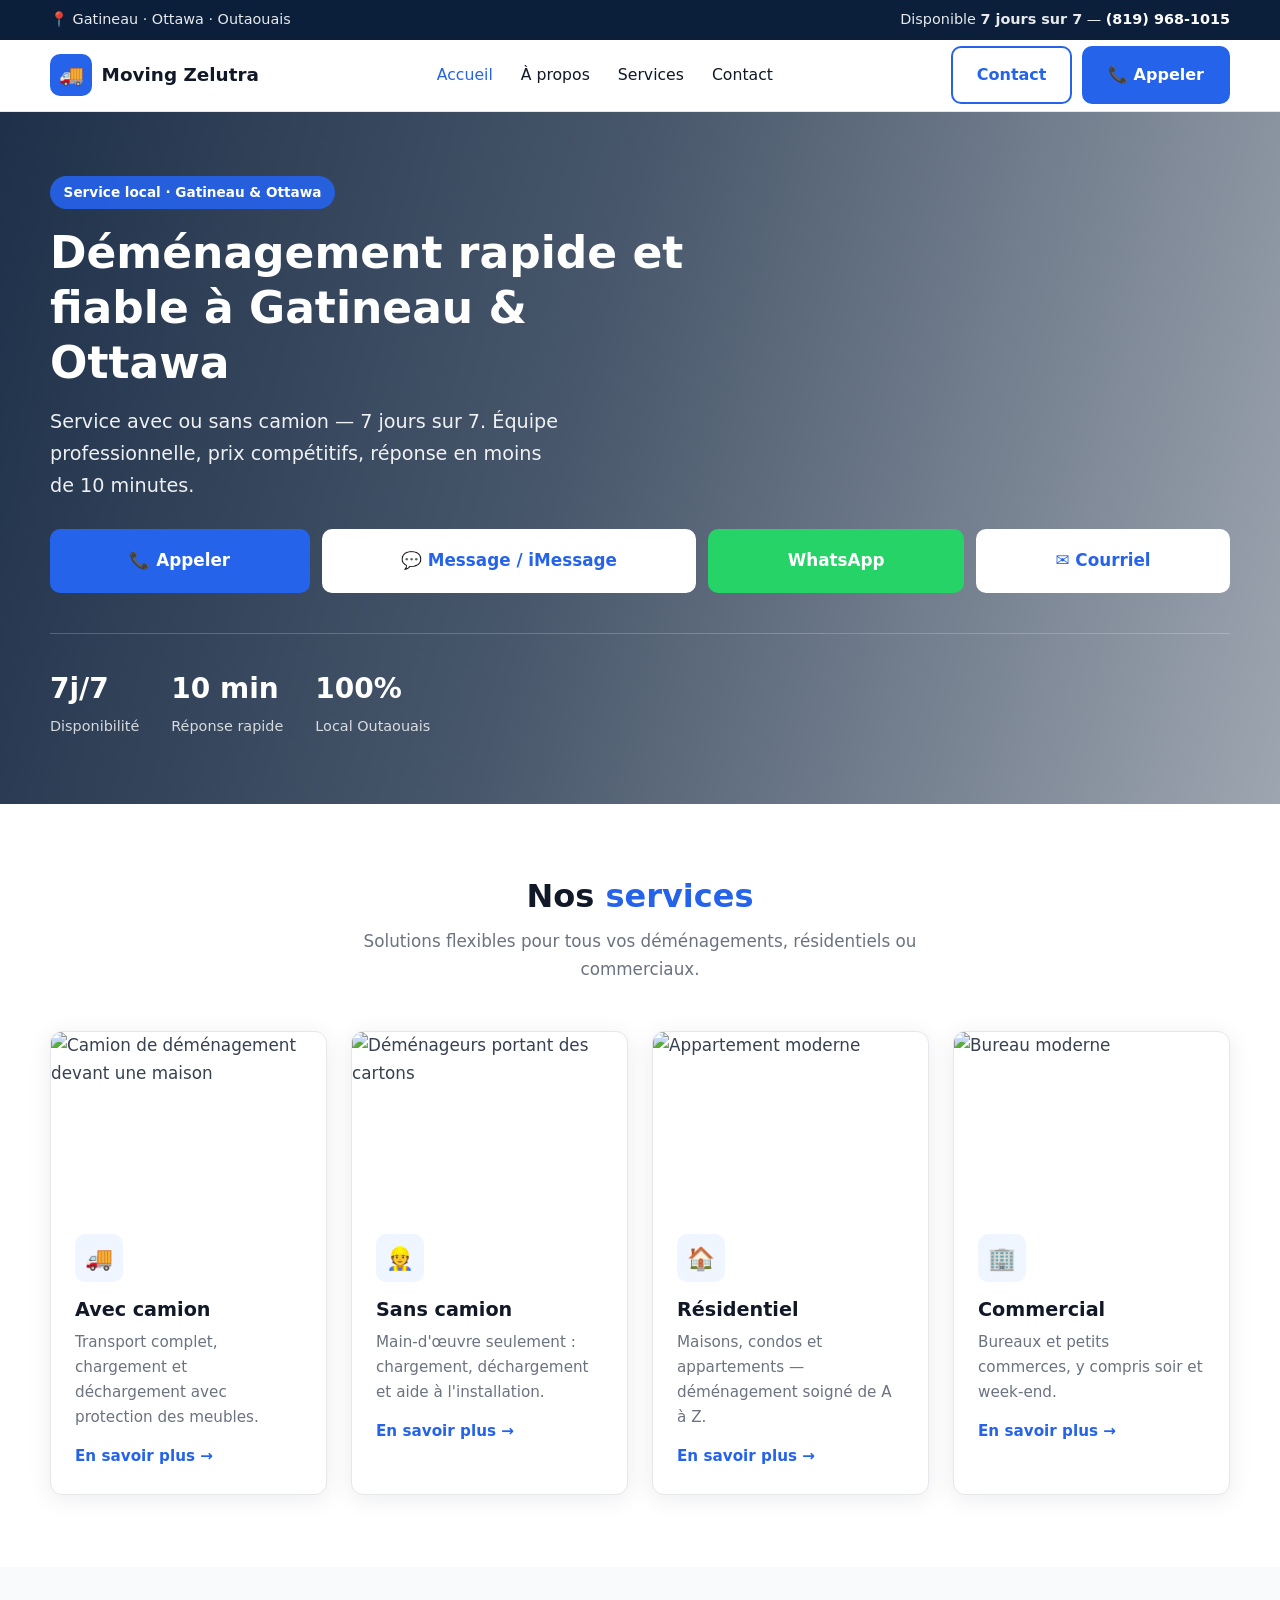
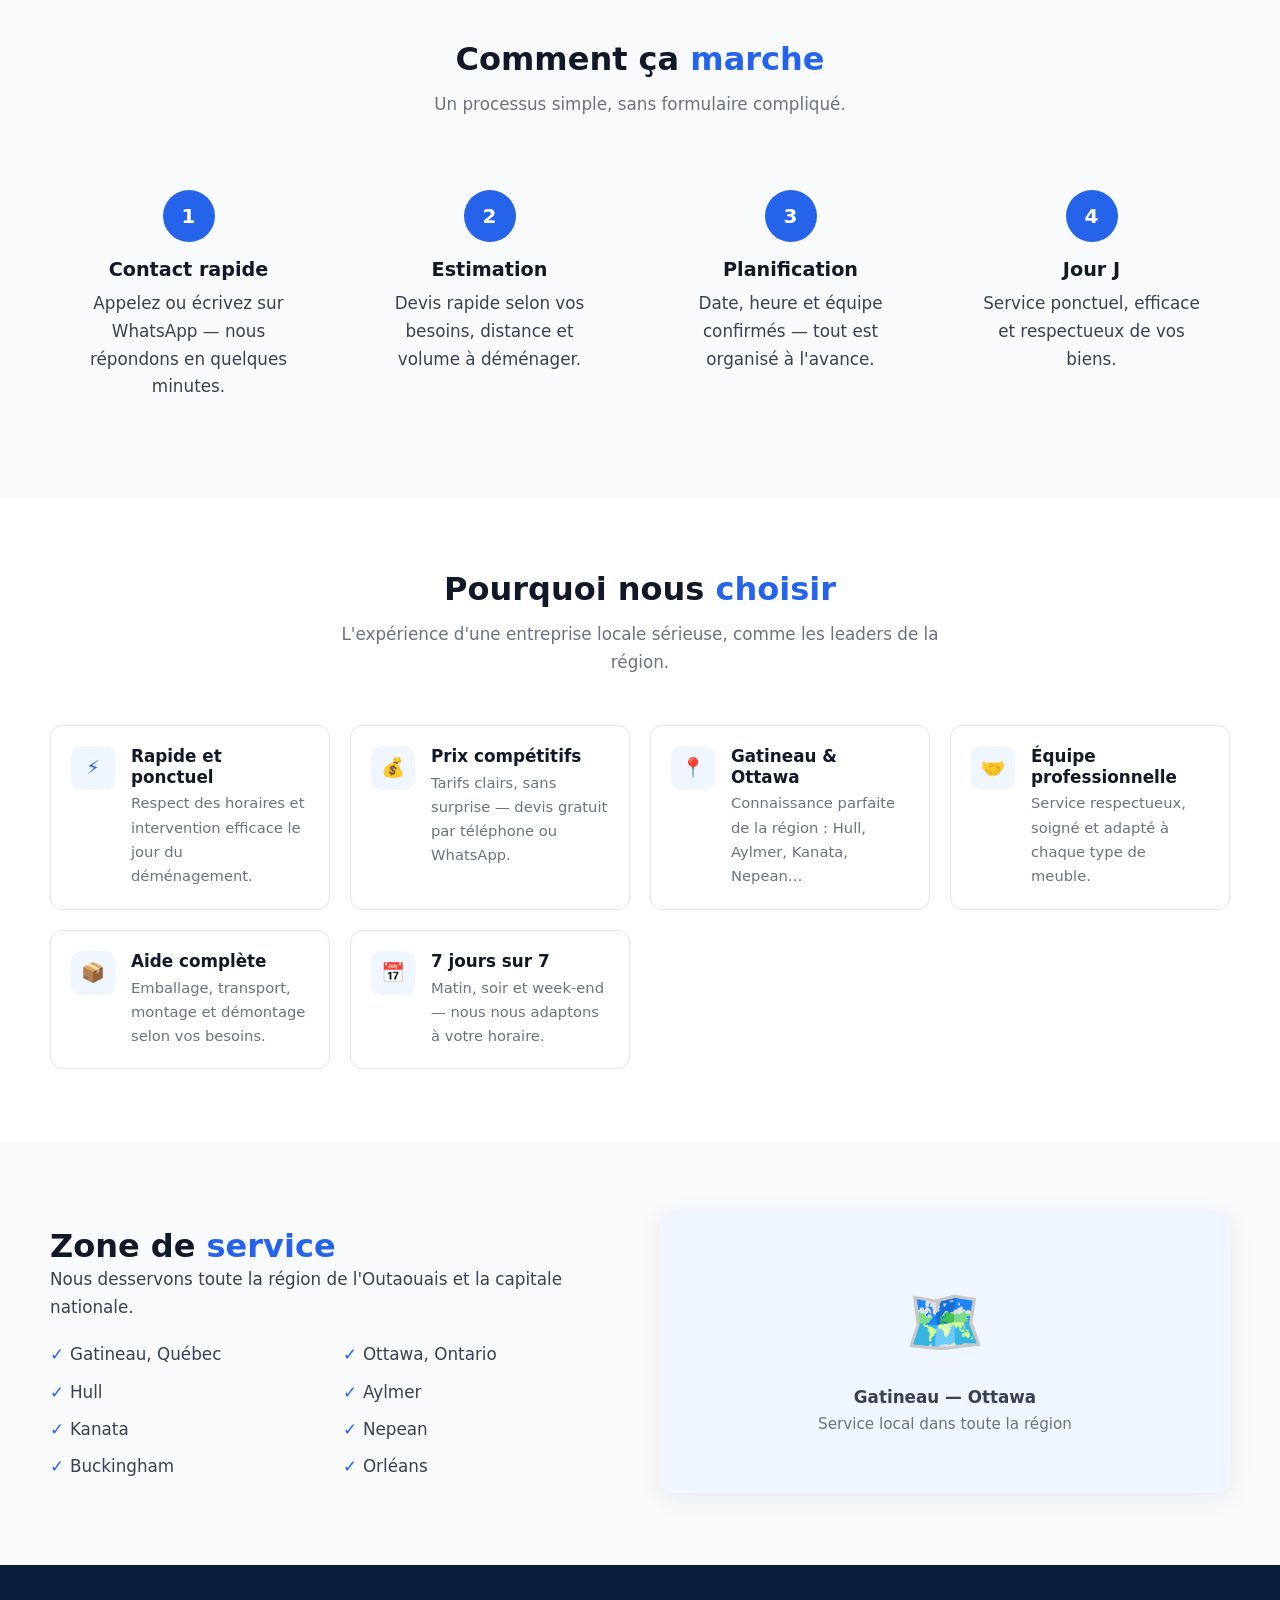
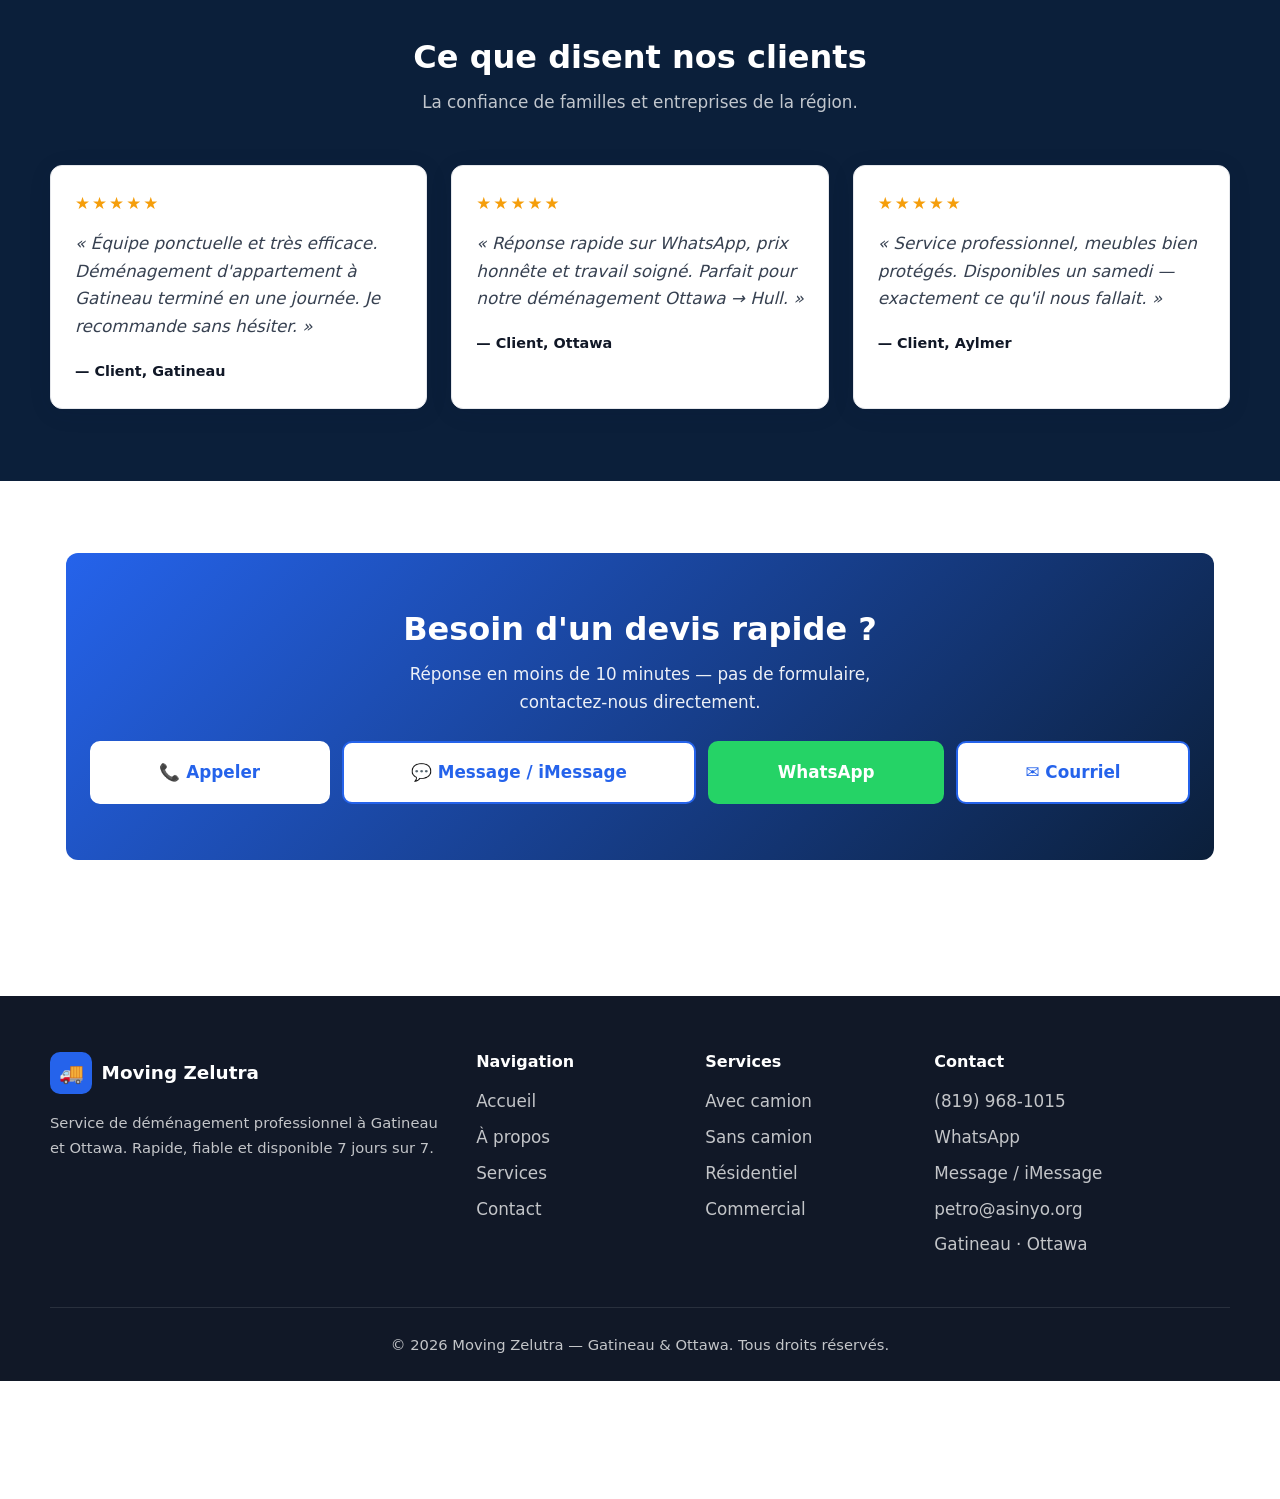
==== index.html @ 8a9fe86c "Add files via upload" ====
<!DOCTYPE html>
<html lang="fr">
<head>
  <meta charset="UTF-8">
  <meta name="viewport" content="width=device-width, initial-scale=1.0">
  <meta name="description" content="Déménagement rapide et fiable à Gatineau et Ottawa. Avec ou sans camion, 7 jours sur 7. Devis rapide par téléphone ou WhatsApp.">
  <title>Moving Zelutra | Déménagement Gatineau & Ottawa</title>
  <link rel="stylesheet" href="css/style.css">
</head>
<body>
  <div class="top-bar">
    <div class="container">
      <span>📍 Gatineau · Ottawa · Outaouais</span>
      <span>Disponible <strong>7 jours sur 7</strong> — <a data-phone href="tel:+18199681015">(819) 968-1015</a></span>
    </div>
  </div>

  <header class="header">
    <div class="container">
      <a href="index.html" class="logo">
        <span class="logo-icon">🚚</span>
        Moving Zelutra
      </a>
      <nav class="nav" aria-label="Navigation principale">
        <a href="index.html" class="active">Accueil</a>
        <a href="a-propos.html">À propos</a>
        <a href="services.html">Services</a>
        <a href="contact.html">Contact</a>
      </nav>
      <div class="header-cta">
        <a href="contact.html" class="btn btn-outline">Contact</a>
        <a data-phone class="btn btn-primary" href="tel:+18199681015">📞 Appeler</a>
      </div>
      <button class="nav-toggle" type="button" aria-label="Menu" aria-expanded="false">
        <span></span><span></span><span></span>
      </button>
    </div>
  </header>

  <section class="hero">
    <div class="hero-bg" style="background-image: url('https://images.unsplash.com/photo-1600518464441-9154a4dea21b?w=1600&q=80');"></div>
    <div class="container">
      <span class="hero-badge">Service local · Gatineau & Ottawa</span>
      <h1>Déménagement rapide et fiable à Gatineau & Ottawa</h1>
      <p class="hero-lead">Service avec ou sans camion — 7 jours sur 7. Équipe professionnelle, prix compétitifs, réponse en moins de 10 minutes.</p>
      <div class="contact-actions hero-actions">
        <a data-phone class="btn btn-primary btn-lg" href="tel:+18199681015">📞 Appeler</a>
        <a data-sms class="btn btn-white btn-lg" href="sms:+18199681015">💬 Message / iMessage</a>
        <a data-whatsapp class="btn btn-wa btn-lg" href="https://wa.me/18199681015">WhatsApp</a>
        <a data-mail class="btn btn-white btn-lg" href="mailto:petro@asinyo.org">✉️ Courriel</a>
      </div>
      <div class="hero-stats">
        <div class="hero-stat">
          <strong>7j/7</strong>
          <span>Disponibilité</span>
        </div>
        <div class="hero-stat">
          <strong>10 min</strong>
          <span>Réponse rapide</span>
        </div>
        <div class="hero-stat">
          <strong>100%</strong>
          <span>Local Outaouais</span>
        </div>
      </div>
    </div>
  </section>

  <section class="section" id="services">
    <div class="container">
      <div class="section-header">
        <h2>Nos <span>services</span></h2>
        <p>Solutions flexibles pour tous vos déménagements, résidentiels ou commerciaux.</p>
      </div>
      <div class="cards-grid">
        <article class="card">
          <img class="card-img" src="https://images.unsplash.com/photo-1600585154340-be6161a56a0c?w=600&q=80" alt="Camion de déménagement devant une maison" width="600" height="400" loading="lazy">
          <div class="card-body">
            <div class="card-icon">🚚</div>
            <h3>Avec camion</h3>
            <p>Transport complet, chargement et déchargement avec protection des meubles.</p>
            <a href="services.html#camion" class="card-link">En savoir plus →</a>
          </div>
        </article>
        <article class="card">
          <img class="card-img" src="https://images.unsplash.com/photo-1600861194942-f883de0dfe01?w=600&q=80" alt="Déménageurs portant des cartons" width="600" height="400" loading="lazy">
          <div class="card-body">
            <div class="card-icon">👷</div>
            <h3>Sans camion</h3>
            <p>Main-d'œuvre seulement : chargement, déchargement et aide à l'installation.</p>
            <a href="services.html#main-oeuvre" class="card-link">En savoir plus →</a>
          </div>
        </article>
        <article class="card">
          <img class="card-img" src="https://images.unsplash.com/photo-1560448204-e02f11c3d0e2?w=600&q=80" alt="Appartement moderne" width="600" height="400" loading="lazy">
          <div class="card-body">
            <div class="card-icon">🏠</div>
            <h3>Résidentiel</h3>
            <p>Maisons, condos et appartements — déménagement soigné de A à Z.</p>
            <a href="services.html#residentiel" class="card-link">En savoir plus →</a>
          </div>
        </article>
        <article class="card">
          <img class="card-img" src="https://images.unsplash.com/photo-1497366216548-37526070297c?w=600&q=80" alt="Bureau moderne" width="600" height="400" loading="lazy">
          <div class="card-body">
            <div class="card-icon">🏢</div>
            <h3>Commercial</h3>
            <p>Bureaux et petits commerces, y compris soir et week-end.</p>
            <a href="services.html#commercial" class="card-link">En savoir plus →</a>
          </div>
        </article>
      </div>
    </div>
  </section>

  <section class="section section-alt">
    <div class="container">
      <div class="section-header">
        <h2>Comment ça <span>marche</span></h2>
        <p>Un processus simple, sans formulaire compliqué.</p>
      </div>
      <div class="steps">
        <div class="step">
          <div class="step-num">1</div>
          <h3>Contact rapide</h3>
          <p>Appelez ou écrivez sur WhatsApp — nous répondons en quelques minutes.</p>
        </div>
        <div class="step">
          <div class="step-num">2</div>
          <h3>Estimation</h3>
          <p>Devis rapide selon vos besoins, distance et volume à déménager.</p>
        </div>
        <div class="step">
          <div class="step-num">3</div>
          <h3>Planification</h3>
          <p>Date, heure et équipe confirmés — tout est organisé à l'avance.</p>
        </div>
        <div class="step">
          <div class="step-num">4</div>
          <h3>Jour J</h3>
          <p>Service ponctuel, efficace et respectueux de vos biens.</p>
        </div>
      </div>
    </div>
  </section>

  <section class="section">
    <div class="container">
      <div class="section-header">
        <h2>Pourquoi nous <span>choisir</span></h2>
        <p>L'expérience d'une entreprise locale sérieuse, comme les leaders de la région.</p>
      </div>
      <div class="features-grid">
        <div class="feature">
          <span class="feature-icon">⚡</span>
          <div>
            <h3>Rapide et ponctuel</h3>
            <p>Respect des horaires et intervention efficace le jour du déménagement.</p>
          </div>
        </div>
        <div class="feature">
          <span class="feature-icon">💰</span>
          <div>
            <h3>Prix compétitifs</h3>
            <p>Tarifs clairs, sans surprise — devis gratuit par téléphone ou WhatsApp.</p>
          </div>
        </div>
        <div class="feature">
          <span class="feature-icon">📍</span>
          <div>
            <h3>Gatineau & Ottawa</h3>
            <p>Connaissance parfaite de la région : Hull, Aylmer, Kanata, Nepean…</p>
          </div>
        </div>
        <div class="feature">
          <span class="feature-icon">🤝</span>
          <div>
            <h3>Équipe professionnelle</h3>
            <p>Service respectueux, soigné et adapté à chaque type de meuble.</p>
          </div>
        </div>
        <div class="feature">
          <span class="feature-icon">📦</span>
          <div>
            <h3>Aide complète</h3>
            <p>Emballage, transport, montage et démontage selon vos besoins.</p>
          </div>
        </div>
        <div class="feature">
          <span class="feature-icon">📅</span>
          <div>
            <h3>7 jours sur 7</h3>
            <p>Matin, soir et week-end — nous nous adaptons à votre horaire.</p>
          </div>
        </div>
      </div>
    </div>
  </section>

  <section class="section section-alt">
    <div class="container zone-wrap">
      <div>
        <h2>Zone de <span style="color: var(--blue);">service</span></h2>
        <p>Nous desservons toute la région de l'Outaouais et la capitale nationale.</p>
        <ul class="zone-list">
          <li>Gatineau, Québec</li>
          <li>Ottawa, Ontario</li>
          <li>Hull</li>
          <li>Aylmer</li>
          <li>Kanata</li>
          <li>Nepean</li>
          <li>Buckingham</li>
          <li>Orléans</li>
        </ul>
      </div>
      <div class="zone-map">
        <div>
          <div class="zone-map-placeholder">🗺️</div>
          <p><strong>Gatineau — Ottawa</strong></p>
          <p style="color: var(--gray-light); font-size: 0.95rem;">Service local dans toute la région</p>
        </div>
      </div>
    </div>
  </section>

  <section class="section section-dark">
    <div class="container">
      <div class="section-header">
        <h2>Ce que disent nos clients</h2>
        <p>La confiance de familles et entreprises de la région.</p>
      </div>
      <div class="testimonials">
        <blockquote class="testimonial">
          <div class="testimonial-stars">★★★★★</div>
          <p>« Équipe ponctuelle et très efficace. Déménagement d'appartement à Gatineau terminé en une journée. Je recommande sans hésiter. »</p>
          <cite>— Client, Gatineau</cite>
        </blockquote>
        <blockquote class="testimonial">
          <div class="testimonial-stars">★★★★★</div>
          <p>« Réponse rapide sur WhatsApp, prix honnête et travail soigné. Parfait pour notre déménagement Ottawa → Hull. »</p>
          <cite>— Client, Ottawa</cite>
        </blockquote>
        <blockquote class="testimonial">
          <div class="testimonial-stars">★★★★★</div>
          <p>« Service professionnel, meubles bien protégés. Disponibles un samedi — exactement ce qu'il nous fallait. »</p>
          <cite>— Client, Aylmer</cite>
        </blockquote>
      </div>
    </div>
  </section>

  <section class="section">
    <div class="container">
      <div class="cta-band">
        <h2>Besoin d'un devis rapide ?</h2>
        <p>Réponse en moins de 10 minutes — pas de formulaire, contactez-nous directement.</p>
        <div class="contact-actions hero-actions">
          <a data-phone class="btn btn-white btn-lg" href="tel:+18199681015">📞 Appeler</a>
          <a data-sms class="btn btn-outline btn-lg" href="sms:+18199681015" style="background:#fff;">💬 Message / iMessage</a>
          <a data-whatsapp class="btn btn-wa btn-lg" href="https://wa.me/18199681015">WhatsApp</a>
          <a data-mail class="btn btn-outline btn-lg" href="mailto:petro@asinyo.org" style="background:#fff;">✉️ Courriel</a>
        </div>
      </div>
    </div>
  </section>

  <footer class="footer">
    <div class="container">
      <div class="footer-grid">
        <div>
          <a href="index.html" class="logo">
            <span class="logo-icon">🚚</span>
            Moving Zelutra
          </a>
          <p>Service de déménagement professionnel à Gatineau et Ottawa. Rapide, fiable et disponible 7 jours sur 7.</p>
        </div>
        <div>
          <h4>Navigation</h4>
          <ul>
            <li><a href="index.html">Accueil</a></li>
            <li><a href="a-propos.html">À propos</a></li>
            <li><a href="services.html">Services</a></li>
            <li><a href="contact.html">Contact</a></li>
          </ul>
        </div>
        <div>
          <h4>Services</h4>
          <ul>
            <li><a href="services.html#camion">Avec camion</a></li>
            <li><a href="services.html#main-oeuvre">Sans camion</a></li>
            <li><a href="services.html#residentiel">Résidentiel</a></li>
            <li><a href="services.html#commercial">Commercial</a></li>
          </ul>
        </div>
        <div>
          <h4>Contact</h4>
          <ul>
            <li><a data-phone href="tel:+18199681015">(819) 968-1015</a></li>
            <li><a data-whatsapp href="https://wa.me/18199681015">WhatsApp</a></li>
            <li><a data-sms href="sms:+18199681015">Message / iMessage</a></li>
            <li><a data-mail href="mailto:petro@asinyo.org">petro@asinyo.org</a></li>
            <li>Gatineau · Ottawa</li>
          </ul>
        </div>
      </div>
      <div class="footer-bottom">
        <p>© 2026 Moving Zelutra — Gatineau & Ottawa. Tous droits réservés.</p>
      </div>
    </div>
  </footer>

  <div class="sticky-contact" aria-label="Contact rapide">
    <a data-phone class="sticky-call" href="tel:+18199681015">📞 Appeler</a>
    <a data-sms class="sticky-sms" href="sms:+18199681015">💬 Message</a>
    <a data-whatsapp class="sticky-wa" href="https://wa.me/18199681015">WhatsApp</a>
    <a data-mail class="sticky-mail" href="mailto:petro@asinyo.org">✉️ Courriel</a>
  </div>

  <script src="js/main.js"></script>
</body>
</html>
---- css/style.css ----
/* ===== Variables ===== */
:root {
  --blue: #2563eb;
  --blue-dark: #1e5eff;
  --blue-section: #0b1f3a;
  --blue-light: #eff6ff;
  --blue-hover: #dbeafe;
  --white: #ffffff;
  --black: #111827;
  --gray: #374151;
  --gray-light: #6b7280;
  --gray-bg: #f9fafb;
  --border: #e5e7eb;
  --shadow: 0 4px 24px rgba(11, 31, 58, 0.08);
  --shadow-lg: 0 12px 40px rgba(11, 31, 58, 0.12);
  --radius: 12px;
  --radius-btn: 10px;
  --header-h: 72px;
  --sticky-bar-h: 118px;
  --font: "Segoe UI", system-ui, -apple-system, BlinkMacSystemFont, sans-serif;
  --max: 1180px;
  --transition: 0.2s ease;
}

*,
*::before,
*::after {
  box-sizing: border-box;
  margin: 0;
  padding: 0;
}

html {
  scroll-behavior: smooth;
}

body {
  font-family: var(--font);
  color: var(--gray);
  background: var(--white);
  line-height: 1.65;
  font-size: 1.05rem;
  padding-bottom: var(--sticky-bar-h);
}

body.no-sticky-bar {
  padding-bottom: 0;
}

img {
  max-width: 100%;
  height: auto;
  display: block;
}

a {
  color: var(--blue);
  text-decoration: none;
  transition: color var(--transition);
}

a:hover {
  color: var(--blue-dark);
}

h1, h2, h3, h4 {
  color: var(--black);
  line-height: 1.25;
  font-weight: 700;
}

h1 { font-size: clamp(2rem, 5vw, 2.75rem); }
h2 { font-size: clamp(1.6rem, 3.5vw, 2rem); }
h3 { font-size: 1.2rem; }

.container {
  width: min(100% - 2rem, var(--max));
  margin-inline: auto;
}

/* ===== Top bar ===== */
.top-bar {
  background: var(--blue-section);
  color: rgba(255, 255, 255, 0.9);
  font-size: 0.9rem;
  padding: 0.5rem 0;
}

.top-bar .container {
  display: flex;
  flex-wrap: wrap;
  justify-content: space-between;
  align-items: center;
  gap: 0.5rem 1rem;
}

.top-bar a {
  color: #fff;
  font-weight: 600;
}

.top-bar a:hover {
  color: #93c5fd;
}

/* ===== Header ===== */
.header {
  position: sticky;
  top: 0;
  z-index: 100;
  background: var(--white);
  border-bottom: 1px solid var(--border);
  height: var(--header-h);
  transition: box-shadow var(--transition);
}

.header.scrolled {
  box-shadow: 0 2px 16px rgba(11, 31, 58, 0.08);
}

.header .container {
  display: flex;
  align-items: center;
  justify-content: space-between;
  height: 100%;
  gap: 1rem;
}

.logo {
  display: flex;
  align-items: center;
  gap: 0.6rem;
  font-weight: 800;
  font-size: 1.15rem;
  color: var(--black);
}

.logo:hover {
  color: var(--blue);
}

.logo-icon {
  width: 42px;
  height: 42px;
  background: var(--blue);
  border-radius: 10px;
  display: grid;
  place-items: center;
  color: #fff;
  font-size: 1.25rem;
}

.nav {
  display: flex;
  align-items: center;
  gap: 1.75rem;
}

.nav a {
  color: var(--black);
  font-weight: 500;
  font-size: 0.98rem;
}

.nav a:hover,
.nav a.active {
  color: var(--blue);
}

.header-cta {
  display: flex;
  gap: 0.6rem;
}

.nav-toggle {
  display: none;
  flex-direction: column;
  gap: 5px;
  background: none;
  border: none;
  cursor: pointer;
  padding: 4px;
}

.nav-toggle span {
  width: 26px;
  height: 3px;
  background: var(--black);
  border-radius: 2px;
  transition: var(--transition);
}

/* ===== Buttons ===== */
.btn {
  display: inline-flex;
  align-items: center;
  justify-content: center;
  gap: 0.45rem;
  padding: 0.85rem 1.5rem;
  font-size: 1rem;
  font-weight: 600;
  border-radius: var(--radius-btn);
  border: 2px solid transparent;
  cursor: pointer;
  transition: all var(--transition);
  white-space: nowrap;
}

.btn-primary {
  background: var(--blue);
  color: #fff;
  border-color: var(--blue);
}

.btn-primary:hover {
  background: var(--blue-dark);
  border-color: var(--blue-dark);
  color: #fff;
  transform: translateY(-1px);
  box-shadow: 0 6px 20px rgba(37, 99, 235, 0.35);
}

.btn-outline {
  background: var(--white);
  color: var(--blue);
  border-color: var(--blue);
}

.btn-outline:hover {
  background: var(--blue-light);
  color: var(--blue-dark);
}

.btn-white {
  background: #fff;
  color: var(--blue);
  border-color: #fff;
}

.btn-white:hover {
  background: var(--blue-light);
  color: var(--blue-dark);
}

.btn-lg {
  padding: 1rem 1.75rem;
  font-size: 1.05rem;
}

/* ===== Hero ===== */
.hero {
  position: relative;
  min-height: 520px;
  display: flex;
  align-items: center;
  color: #fff;
  overflow: hidden;
}

.hero-bg {
  position: absolute;
  inset: 0;
  background: center / cover no-repeat;
  z-index: 0;
}

.hero-bg::after {
  content: "";
  position: absolute;
  inset: 0;
  background: linear-gradient(105deg, rgba(11, 31, 58, 0.92) 0%, rgba(11, 31, 58, 0.75) 45%, rgba(11, 31, 58, 0.4) 100%);
}

.hero .container {
  position: relative;
  z-index: 1;
  padding: 4rem 0;
}

.hero-badge {
  display: inline-block;
  background: rgba(37, 99, 235, 0.9);
  padding: 0.35rem 0.85rem;
  border-radius: 50px;
  font-size: 0.85rem;
  font-weight: 600;
  margin-bottom: 1rem;
}

.hero h1 {
  color: #fff;
  max-width: 640px;
  margin-bottom: 1rem;
}

.hero-lead {
  font-size: 1.2rem;
  max-width: 520px;
  margin-bottom: 1.75rem;
  color: rgba(255, 255, 255, 0.92);
}

.hero-actions {
  display: flex;
  flex-wrap: wrap;
  gap: 0.85rem;
}

.hero-stats {
  display: flex;
  flex-wrap: wrap;
  gap: 2rem;
  margin-top: 2.5rem;
  padding-top: 2rem;
  border-top: 1px solid rgba(255, 255, 255, 0.2);
}

.hero-stat strong {
  display: block;
  font-size: 1.75rem;
  color: #fff;
}

.hero-stat span {
  font-size: 0.9rem;
  color: rgba(255, 255, 255, 0.8);
}

/* ===== Sections ===== */
.section {
  padding: 4.5rem 0;
}

.section-alt {
  background: var(--gray-bg);
}

.section-dark {
  background: var(--blue-section);
  color: rgba(255, 255, 255, 0.88);
}

.section-dark h2,
.section-dark h3 {
  color: #fff;
}

.section-header {
  text-align: center;
  max-width: 640px;
  margin: 0 auto 3rem;
}

.section-header h2 {
  margin-bottom: 0.75rem;
}

.section-header h2 span {
  color: var(--blue);
}

.section-header p {
  color: var(--gray-light);
}

.section-dark .section-header p {
  color: rgba(255, 255, 255, 0.75);
}

/* ===== Cards ===== */
.cards-grid {
  display: grid;
  grid-template-columns: repeat(auto-fit, minmax(260px, 1fr));
  gap: 1.5rem;
}

.card {
  background: var(--white);
  border-radius: var(--radius);
  overflow: hidden;
  box-shadow: var(--shadow);
  border: 1px solid var(--border);
  transition: transform var(--transition), box-shadow var(--transition);
}

.card:hover {
  transform: translateY(-4px);
  box-shadow: var(--shadow-lg);
  border-color: var(--blue-hover);
}

.card-img {
  height: 180px;
  object-fit: cover;
  width: 100%;
}

.card-body {
  padding: 1.35rem 1.5rem 1.5rem;
}

.card-icon {
  width: 48px;
  height: 48px;
  background: var(--blue-light);
  color: var(--blue);
  border-radius: 10px;
  display: grid;
  place-items: center;
  font-size: 1.4rem;
  margin-bottom: 1rem;
}

.card h3 {
  margin-bottom: 0.5rem;
}

.card p {
  font-size: 0.95rem;
  color: var(--gray-light);
}

.card-link {
  display: inline-flex;
  align-items: center;
  gap: 0.3rem;
  margin-top: 0.85rem;
  font-weight: 600;
  font-size: 0.95rem;
}

/* ===== Steps ===== */
.steps {
  display: grid;
  grid-template-columns: repeat(auto-fit, minmax(220px, 1fr));
  gap: 1.5rem;
  counter-reset: step;
}

.step {
  text-align: center;
  padding: 1.5rem;
}

.step-num {
  width: 52px;
  height: 52px;
  background: var(--blue);
  color: #fff;
  border-radius: 50%;
  display: grid;
  place-items: center;
  font-weight: 800;
  font-size: 1.25rem;
  margin: 0 auto 1rem;
}

.step h3 {
  margin-bottom: 0.5rem;
}

/* ===== Features ===== */
.features-grid {
  display: grid;
  grid-template-columns: repeat(auto-fit, minmax(280px, 1fr));
  gap: 1.25rem;
}

.feature {
  display: flex;
  gap: 1rem;
  padding: 1.25rem;
  background: var(--white);
  border-radius: var(--radius);
  border: 1px solid var(--border);
}

.feature-icon {
  flex-shrink: 0;
  width: 44px;
  height: 44px;
  background: var(--blue-light);
  color: var(--blue);
  border-radius: 10px;
  display: grid;
  place-items: center;
  font-size: 1.2rem;
}

.feature h3 {
  font-size: 1.05rem;
  margin-bottom: 0.25rem;
}

.feature p {
  font-size: 0.92rem;
  color: var(--gray-light);
}

/* ===== Zone ===== */
.zone-wrap {
  display: grid;
  grid-template-columns: 1fr 1fr;
  gap: 2.5rem;
  align-items: center;
}

.zone-list {
  list-style: none;
  display: grid;
  grid-template-columns: 1fr 1fr;
  gap: 0.6rem 1rem;
  margin-top: 1.25rem;
}

.zone-list li::before {
  content: "✓ ";
  color: var(--blue);
  font-weight: 700;
}

.zone-map {
  border-radius: var(--radius);
  overflow: hidden;
  box-shadow: var(--shadow);
  min-height: 280px;
  background: var(--blue-light);
  display: grid;
  place-items: center;
  padding: 2rem;
  text-align: center;
}

.zone-map-placeholder {
  font-size: 4rem;
  margin-bottom: 0.5rem;
}

/* ===== Testimonials ===== */
.testimonials {
  display: grid;
  grid-template-columns: repeat(auto-fit, minmax(300px, 1fr));
  gap: 1.5rem;
}

.testimonial {
  background: var(--white);
  padding: 1.5rem;
  border-radius: var(--radius);
  border: 1px solid var(--border);
  box-shadow: var(--shadow);
}

.testimonial-stars {
  color: #f59e0b;
  margin-bottom: 0.75rem;
  letter-spacing: 2px;
}

.testimonial p {
  font-style: italic;
  margin-bottom: 1rem;
  color: var(--gray);
}

.testimonial cite {
  font-style: normal;
  font-weight: 600;
  color: var(--black);
  font-size: 0.9rem;
}

/* ===== CTA band ===== */
.cta-band {
  background: linear-gradient(135deg, var(--blue) 0%, var(--blue-section) 100%);
  color: #fff;
  text-align: center;
  padding: 3.5rem 1.5rem;
  border-radius: var(--radius);
  margin: 0 auto;
  max-width: var(--max);
  width: calc(100% - 2rem);
}

.cta-band h2 {
  color: #fff;
  margin-bottom: 0.75rem;
}

.cta-band p {
  margin-bottom: 1.5rem;
  opacity: 0.92;
  max-width: 520px;
  margin-inline: auto;
}

.cta-band .hero-actions,
.cta-band .contact-actions {
  justify-content: center;
}

/* ===== Contact actions (4 boutons) ===== */
.contact-actions {
  display: flex;
  flex-wrap: wrap;
  gap: 0.75rem;
}

.contact-actions .btn {
  flex: 1 1 auto;
  min-width: 140px;
}

.btn-wa {
  background: #25d366;
  color: #fff;
  border-color: #25d366;
}

.btn-wa:hover {
  background: #1da851;
  border-color: #1da851;
  color: #fff;
}

.btn-mail {
  background: var(--white);
  color: var(--blue-section);
  border-color: var(--blue-section);
}

.btn-mail:hover {
  background: var(--gray-bg);
  color: var(--black);
}

/* ===== Page hero (inner) ===== */
.page-hero {
  background: var(--blue-section);
  color: #fff;
  padding: 3rem 0;
  text-align: center;
}

.page-hero h1 {
  color: #fff;
  margin-bottom: 0.5rem;
}

.page-hero p {
  color: rgba(255, 255, 255, 0.85);
  max-width: 560px;
  margin: 0 auto;
}

/* ===== About / content blocks ===== */
.content-block {
  display: grid;
  grid-template-columns: 1fr 1fr;
  gap: 3rem;
  align-items: center;
  margin-bottom: 4rem;
}

.content-block.reverse {
  direction: rtl;
}

.content-block.reverse > * {
  direction: ltr;
}

.content-block h2 {
  margin-bottom: 1rem;
  color: var(--blue);
}

.content-block ul {
  margin-top: 1rem;
  padding-left: 1.25rem;
}

.content-block li {
  margin-bottom: 0.5rem;
}

.content-img {
  border-radius: var(--radius);
  overflow: hidden;
  box-shadow: var(--shadow-lg);
}

.values-grid {
  display: grid;
  grid-template-columns: repeat(auto-fit, minmax(200px, 1fr));
  gap: 1rem;
}

.value-card {
  text-align: center;
  padding: 1.5rem;
  background: var(--white);
  border-radius: var(--radius);
  border: 1px solid var(--border);
}

.value-card .card-icon {
  margin: 0 auto 0.75rem;
}

/* ===== Services detail ===== */
.service-detail {
  padding: 2rem;
  background: var(--white);
  border-radius: var(--radius);
  border: 1px solid var(--border);
  margin-bottom: 1.5rem;
  box-shadow: var(--shadow);
}

.service-detail h3 {
  color: var(--blue);
  margin-bottom: 0.75rem;
  display: flex;
  align-items: center;
  gap: 0.5rem;
}

.service-detail ul {
  padding-left: 1.25rem;
  color: var(--gray);
}

.service-detail li {
  margin-bottom: 0.35rem;
}

.options-tags {
  display: flex;
  flex-wrap: wrap;
  gap: 0.6rem;
  margin-top: 1rem;
}

.tag {
  background: var(--blue-light);
  color: var(--blue);
  padding: 0.4rem 0.9rem;
  border-radius: 50px;
  font-size: 0.88rem;
  font-weight: 600;
}

/* ===== Contact page ===== */
.contact-page {
  background: #f0f6ff;
  min-height: 60vh;
}

.contact-cards {
  display: grid;
  grid-template-columns: repeat(auto-fit, minmax(280px, 1fr));
  gap: 1.5rem;
  margin-bottom: 3rem;
}

.contact-card {
  background: var(--white);
  padding: 2rem;
  border-radius: var(--radius);
  text-align: center;
  box-shadow: var(--shadow);
  border: 1px solid var(--border);
  transition: border-color var(--transition);
}

.contact-card:hover {
  border-color: var(--blue);
}

.contact-card .card-icon {
  margin: 0 auto 1rem;
  width: 64px;
  height: 64px;
  font-size: 1.75rem;
}

.contact-card h3 {
  margin-bottom: 0.5rem;
}

.contact-card .btn {
  width: 100%;
  margin-top: 1rem;
}

.info-box {
  background: var(--white);
  padding: 2rem;
  border-radius: var(--radius);
  border-left: 4px solid var(--blue);
  box-shadow: var(--shadow);
  margin-bottom: 2rem;
}

.info-box h3 {
  margin-bottom: 0.75rem;
}

.availability {
  display: flex;
  flex-wrap: wrap;
  gap: 1rem;
  margin-top: 1rem;
}

.availability span {
  background: var(--blue-light);
  color: var(--blue);
  padding: 0.5rem 1rem;
  border-radius: 8px;
  font-weight: 600;
  font-size: 0.9rem;
}

/* ===== Footer ===== */
.footer {
  background: var(--black);
  color: rgba(255, 255, 255, 0.75);
  padding: 3.5rem 0 1.5rem;
  margin-top: 4rem;
}

body.has-sticky-only .footer {
  margin-bottom: var(--sticky-bar-h);
}

.footer-grid {
  display: grid;
  grid-template-columns: 2fr 1fr 1fr 1.5fr;
  gap: 2rem;
  margin-bottom: 2.5rem;
}

.footer .logo {
  color: #fff;
  margin-bottom: 1rem;
}

.footer p {
  font-size: 0.92rem;
  line-height: 1.7;
}

.footer h4 {
  color: #fff;
  font-size: 1rem;
  margin-bottom: 1rem;
}

.footer ul {
  list-style: none;
}

.footer li {
  margin-bottom: 0.5rem;
}

.footer a {
  color: rgba(255, 255, 255, 0.75);
}

.footer a:hover {
  color: #93c5fd;
}

.footer-bottom {
  border-top: 1px solid rgba(255, 255, 255, 0.1);
  padding-top: 1.5rem;
  text-align: center;
  font-size: 0.88rem;
}

/* ===== Sticky mobile bar ===== */
.sticky-contact {
  display: none;
  position: fixed;
  bottom: 0;
  left: 0;
  right: 0;
  z-index: 200;
  background: var(--white);
  border-top: 1px solid var(--border);
  box-shadow: 0 -4px 20px rgba(0, 0, 0, 0.08);
  padding: 0.45rem;
  gap: 0.4rem;
  grid-template-columns: 1fr 1fr;
}

.sticky-contact a {
  display: flex;
  align-items: center;
  justify-content: center;
  gap: 0.35rem;
  padding: 0.7rem 0.4rem;
  font-weight: 700;
  font-size: 0.8rem;
  border-radius: var(--radius-btn);
  color: #fff;
  text-align: center;
  line-height: 1.2;
}

.sticky-call {
  background: var(--blue);
}

.sticky-call:hover {
  background: var(--blue-dark);
  color: #fff;
}

.sticky-sms {
  background: var(--blue-section);
}

.sticky-sms:hover {
  background: #152a47;
  color: #fff;
}

.sticky-wa {
  background: #25d366;
}

.sticky-wa:hover {
  background: #1da851;
  color: #fff;
}

.sticky-mail {
  background: var(--gray);
}

.sticky-mail:hover {
  background: var(--black);
  color: #fff;
}

/* ===== Responsive ===== */
@media (max-width: 900px) {
  .footer-grid {
    grid-template-columns: 1fr 1fr;
  }

  .content-block,
  .zone-wrap {
    grid-template-columns: 1fr;
  }

  .content-block.reverse {
    direction: ltr;
  }
}

@media (max-width: 768px) {
  body {
    padding-bottom: calc(var(--sticky-bar-h) + 0.5rem);
    font-size: 1.08rem;
  }

  .nav {
    position: fixed;
    top: var(--header-h);
    left: 0;
    right: 0;
    background: var(--white);
    flex-direction: column;
    padding: 1.5rem;
    gap: 1rem;
    border-bottom: 1px solid var(--border);
    box-shadow: var(--shadow);
    transform: translateY(-120%);
    opacity: 0;
    visibility: hidden;
    transition: all 0.3s ease;
  }

  .nav.open {
    transform: translateY(0);
    opacity: 1;
    visibility: visible;
  }

  .nav-toggle {
    display: flex;
  }

  .header-cta {
    display: none;
  }

  .sticky-contact {
    display: grid;
  }

  .contact-actions .btn {
    width: 100%;
    min-width: 0;
  }

  .hero {
    min-height: auto;
  }

  .hero-actions .btn {
    width: 100%;
  }

  .zone-list {
    grid-template-columns: 1fr;
  }

  .footer-grid {
    grid-template-columns: 1fr;
  }
}

@media (min-width: 769px) {
  .sticky-contact {
    display: none !important;
  }
}
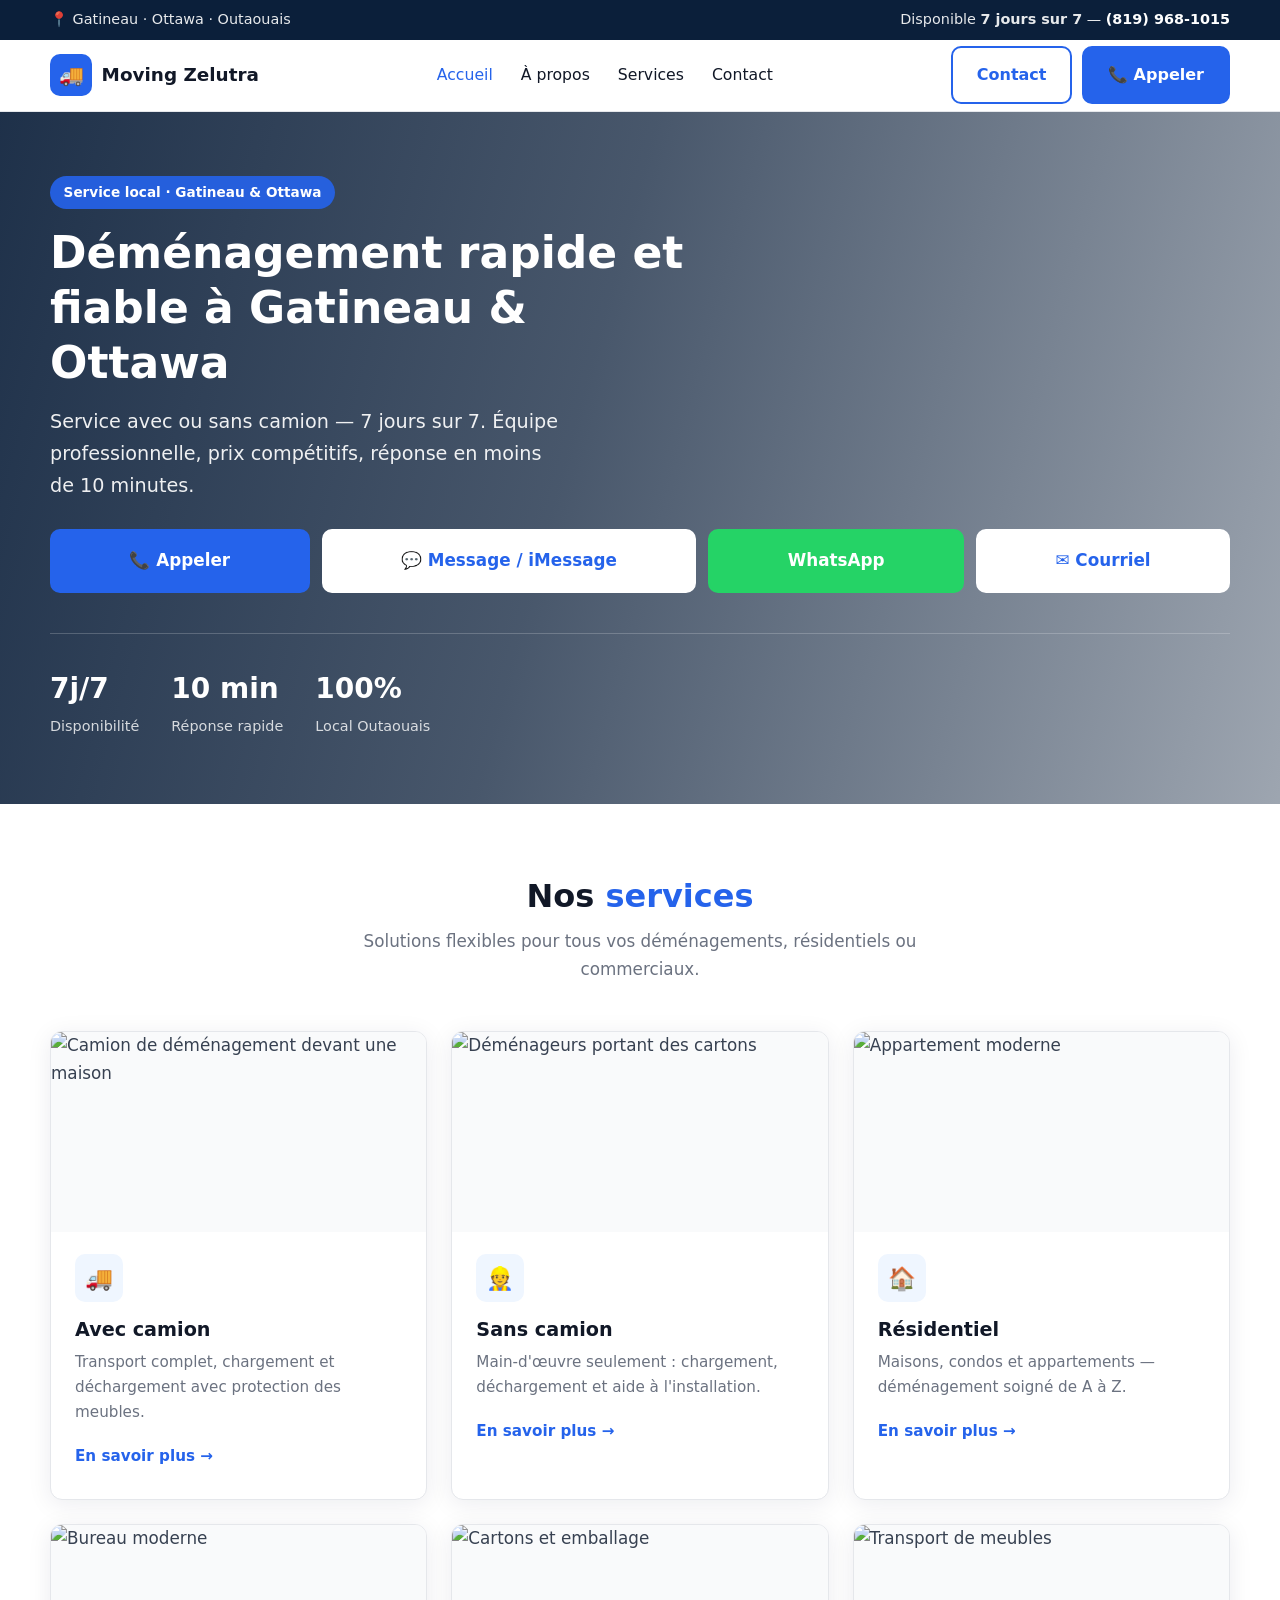
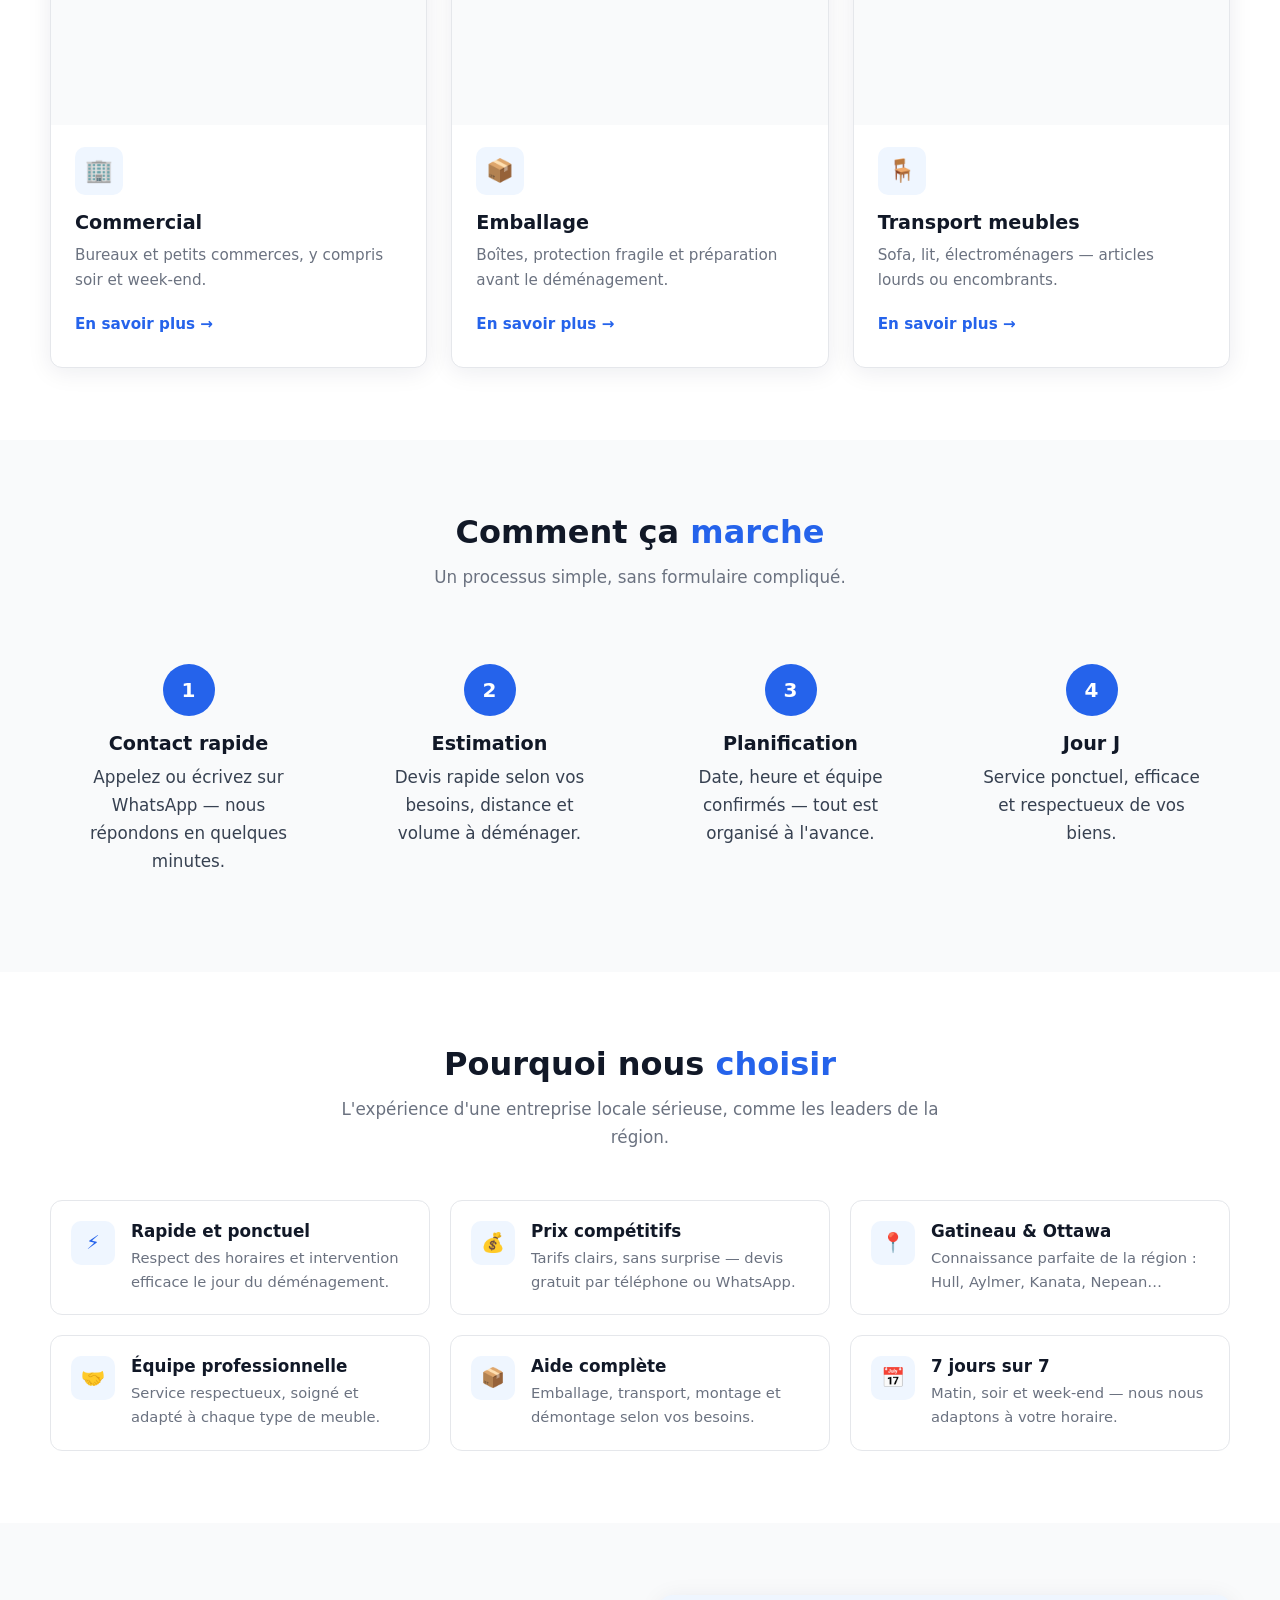
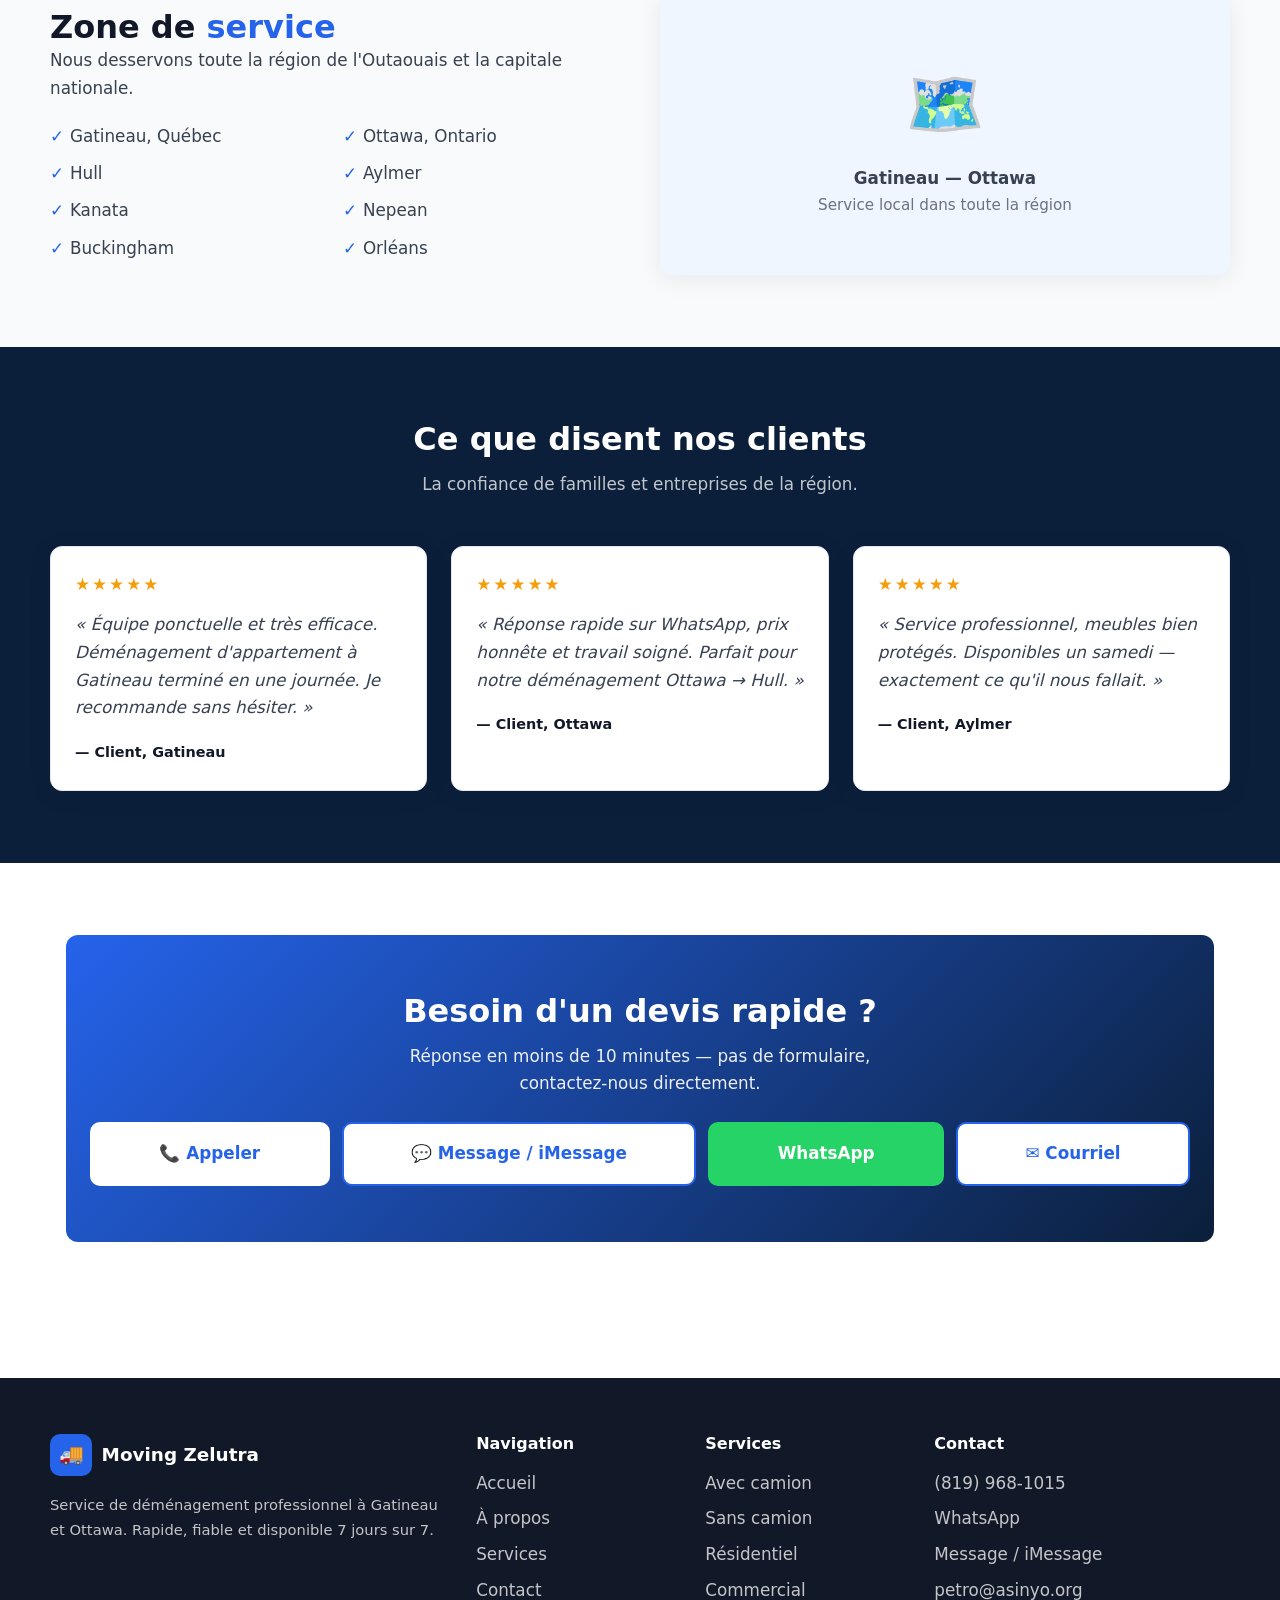
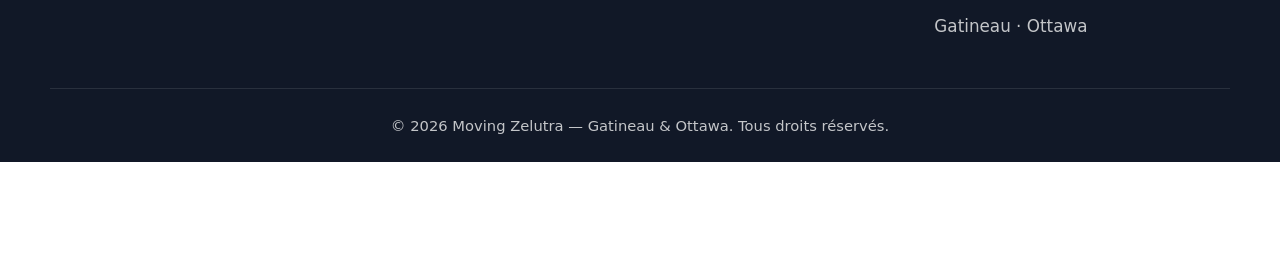
==== commit 9216d109: "Add files via upload" ====
--- a/index.html
+++ b/index.html
@@ -83,7 +83,7 @@
           </div>
         </article>
         <article class="card">
-          <img class="card-img" src="https://images.unsplash.com/photo-1600861194942-f883de0dfe01?w=600&q=80" alt="Déménageurs portant des cartons" width="600" height="400" loading="lazy">
+          <img class="card-img" src="https://images.unsplash.com/photo-1603796846099-562692e86e65?auto=format&fit=crop&w=800&q=80" alt="Déménageurs portant des cartons" width="600" height="400" loading="lazy">
           <div class="card-body">
             <div class="card-icon">👷</div>
             <h3>Sans camion</h3>
@@ -107,6 +107,24 @@
             <h3>Commercial</h3>
             <p>Bureaux et petits commerces, y compris soir et week-end.</p>
             <a href="services.html#commercial" class="card-link">En savoir plus →</a>
+          </div>
+        </article>
+        <article class="card">
+          <img class="card-img" src="https://images.unsplash.com/photo-1558618666-fcd25c85cd64?auto=format&fit=crop&w=800&q=80" alt="Cartons et emballage" width="600" height="400" loading="lazy">
+          <div class="card-body">
+            <div class="card-icon">📦</div>
+            <h3>Emballage</h3>
+            <p>Boîtes, protection fragile et préparation avant le déménagement.</p>
+            <a href="services.html" class="card-link">En savoir plus →</a>
+          </div>
+        </article>
+        <article class="card">
+          <img class="card-img" src="https://images.unsplash.com/photo-1600880292203-757bb62b4baf?auto=format&fit=crop&w=800&q=80" alt="Transport de meubles" width="600" height="400" loading="lazy">
+          <div class="card-body">
+            <div class="card-icon">🪑</div>
+            <h3>Transport meubles</h3>
+            <p>Sofa, lit, électroménagers — articles lourds ou encombrants.</p>
+            <a href="services.html" class="card-link">En savoir plus →</a>
           </div>
         </article>
       </div>
--- a/css/style.css
+++ b/css/style.css
@@ -19,7 +19,8 @@
   --sticky-bar-h: 118px;
   --font: "Segoe UI", system-ui, -apple-system, BlinkMacSystemFont, sans-serif;
   --max: 1180px;
-  --transition: 0.2s ease;
+  --transition: 0.25s ease;
+  --transition-slow: 0.45s cubic-bezier(0.22, 1, 0.36, 1);
 }
 
 *,
@@ -162,9 +163,18 @@
   font-size: 0.98rem;
 }
 
+.nav a {
+  transition: color 0.25s ease;
+}
+
 .nav a:hover,
 .nav a.active {
   color: var(--blue);
+}
+
+.footer a,
+.top-bar a {
+  transition: color 0.25s ease, opacity 0.25s ease;
 }
 
 .header-cta {
@@ -188,6 +198,112 @@
   background: var(--black);
   border-radius: 2px;
   transition: var(--transition);
+}
+
+/* ===== Animations ===== */
+@keyframes fadeInUp {
+  from {
+    opacity: 0;
+    transform: translateY(32px);
+  }
+  to {
+    opacity: 1;
+    transform: translateY(0);
+  }
+}
+
+@keyframes fadeIn {
+  from { opacity: 0; }
+  to { opacity: 1; }
+}
+
+@keyframes heroZoom {
+  from { transform: scale(1.06); }
+  to { transform: scale(1); }
+}
+
+.reveal {
+  opacity: 0;
+  transform: translateY(28px);
+  transition: opacity 0.65s var(--transition-slow), transform 0.65s var(--transition-slow);
+}
+
+.reveal.is-visible {
+  opacity: 1;
+  transform: translateY(0);
+}
+
+.hero .container > .reveal,
+.hero .container > .hero-badge,
+.hero .container > h1,
+.hero .container > .hero-lead,
+.hero .container > .contact-actions,
+.hero .container > .hero-stats {
+  animation: fadeInUp 0.85s var(--transition-slow) backwards;
+}
+
+.hero .hero-badge { animation-delay: 0.05s; }
+.hero h1 { animation-delay: 0.12s; }
+.hero .hero-lead { animation-delay: 0.2s; }
+.hero .contact-actions { animation-delay: 0.28s; }
+.hero .hero-stats { animation-delay: 0.38s; }
+
+.page-hero .container > * {
+  animation: fadeInUp 0.7s var(--transition-slow) backwards;
+}
+
+.page-hero h1 { animation-delay: 0.08s; }
+.page-hero p { animation-delay: 0.16s; }
+
+@media (prefers-reduced-motion: reduce) {
+  .reveal,
+  .hero .container > *,
+  .hero-bg,
+  .page-hero .container > * {
+    animation: none !important;
+    transition: none !important;
+    opacity: 1 !important;
+    transform: none !important;
+  }
+}
+
+/* ===== Grille 3 colonnes ===== */
+.grid-3 {
+  display: grid;
+  grid-template-columns: repeat(3, 1fr);
+  gap: 1.5rem;
+}
+
+.grid-3 > .card,
+.grid-3 > .feature,
+.grid-3 > .contact-card,
+.grid-3 > .value-card,
+.grid-3 > .content-img {
+  min-width: 0;
+}
+
+/* Centrer le dernier élément seul sur une ligne (ex. 4 cartes en grille 3) */
+@media (min-width: 901px) {
+  .cards-grid > :last-child:nth-child(3n + 1):not(:only-child),
+  .values-grid > :last-child:nth-child(3n + 1):not(:only-child),
+  .grid-3 > :last-child:nth-child(3n + 1):not(:only-child) {
+    grid-column: 2;
+  }
+}
+
+/* Contact : 2×2 puis 4 colonnes sur grand écran */
+.contact-cards {
+  grid-template-columns: repeat(2, 1fr);
+}
+
+@media (min-width: 1024px) {
+  .contact-cards {
+    grid-template-columns: repeat(4, 1fr);
+  }
+
+  .contact-cards > :last-child:nth-child(3n + 1) {
+    grid-column: auto;
+  }
 }
 
 /* ===== Buttons ===== */
@@ -202,8 +318,17 @@
   border-radius: var(--radius-btn);
   border: 2px solid transparent;
   cursor: pointer;
-  transition: all var(--transition);
+  transition:
+    background 0.3s ease,
+    color 0.3s ease,
+    border-color 0.3s ease,
+    transform 0.3s ease,
+    box-shadow 0.3s ease;
   white-space: nowrap;
+}
+
+.btn:active {
+  transform: scale(0.97);
 }
 
 .btn-primary {
@@ -213,11 +338,11 @@
 }
 
 .btn-primary:hover {
-  background: var(--blue-dark);
-  border-color: var(--blue-dark);
-  color: #fff;
-  transform: translateY(-1px);
-  box-shadow: 0 6px 20px rgba(37, 99, 235, 0.35);
+  background: var(--blue-section);
+  border-color: var(--blue-section);
+  color: #fff;
+  transform: translateY(-3px);
+  box-shadow: 0 10px 28px rgba(37, 99, 235, 0.4);
 }
 
 .btn-outline {
@@ -227,8 +352,11 @@
 }
 
 .btn-outline:hover {
-  background: var(--blue-light);
-  color: var(--blue-dark);
+  background: var(--blue);
+  color: #fff;
+  border-color: var(--blue);
+  transform: translateY(-3px);
+  box-shadow: 0 8px 24px rgba(37, 99, 235, 0.3);
 }
 
 .btn-white {
@@ -238,8 +366,11 @@
 }
 
 .btn-white:hover {
-  background: var(--blue-light);
-  color: var(--blue-dark);
+  background: var(--blue);
+  color: #fff;
+  border-color: var(--blue);
+  transform: translateY(-3px);
+  box-shadow: 0 8px 24px rgba(37, 99, 235, 0.25);
 }
 
 .btn-lg {
@@ -262,6 +393,7 @@
   inset: 0;
   background: center / cover no-repeat;
   z-index: 0;
+  animation: heroZoom 1.4s ease-out;
 }
 
 .hero-bg::after {
@@ -370,7 +502,7 @@
 /* ===== Cards ===== */
 .cards-grid {
   display: grid;
-  grid-template-columns: repeat(auto-fit, minmax(260px, 1fr));
+  grid-template-columns: repeat(3, 1fr);
   gap: 1.5rem;
 }
 
@@ -380,19 +512,28 @@
   overflow: hidden;
   box-shadow: var(--shadow);
   border: 1px solid var(--border);
-  transition: transform var(--transition), box-shadow var(--transition);
+  transition:
+    transform 0.35s var(--transition-slow),
+    box-shadow 0.35s ease,
+    border-color 0.35s ease;
 }
 
 .card:hover {
-  transform: translateY(-4px);
+  transform: translateY(-8px);
   box-shadow: var(--shadow-lg);
-  border-color: var(--blue-hover);
+  border-color: var(--blue);
+}
+
+.card:hover .card-img {
+  transform: scale(1.06);
 }
 
 .card-img {
-  height: 180px;
+  height: 200px;
   object-fit: cover;
   width: 100%;
+  transition: transform 0.5s ease;
+  background: var(--gray-bg);
 }
 
 .card-body {
@@ -427,6 +568,13 @@
   margin-top: 0.85rem;
   font-weight: 600;
   font-size: 0.95rem;
+  padding: 0.35rem 0;
+  transition: color 0.25s ease, gap 0.25s ease;
+}
+
+.card-link:hover {
+  color: var(--blue-section);
+  gap: 0.55rem;
 }
 
 /* ===== Steps ===== */
@@ -440,6 +588,23 @@
 .step {
   text-align: center;
   padding: 1.5rem;
+  border-radius: var(--radius);
+  border: 1px solid transparent;
+  transition:
+    transform 0.35s ease,
+    border-color 0.35s ease,
+    background 0.35s ease;
+}
+
+.step:hover {
+  transform: translateY(-4px);
+  border-color: var(--blue-hover);
+  background: var(--white);
+}
+
+.step:hover .step-num {
+  background: var(--blue-section);
+  transform: scale(1.08);
 }
 
 .step-num {
@@ -453,6 +618,7 @@
   font-weight: 800;
   font-size: 1.25rem;
   margin: 0 auto 1rem;
+  transition: background 0.3s ease, transform 0.3s ease;
 }
 
 .step h3 {
@@ -462,7 +628,7 @@
 /* ===== Features ===== */
 .features-grid {
   display: grid;
-  grid-template-columns: repeat(auto-fit, minmax(280px, 1fr));
+  grid-template-columns: repeat(3, 1fr);
   gap: 1.25rem;
 }
 
@@ -473,6 +639,22 @@
   background: var(--white);
   border-radius: var(--radius);
   border: 1px solid var(--border);
+  transition:
+    transform 0.35s var(--transition-slow),
+    box-shadow 0.35s ease,
+    border-color 0.35s ease;
+}
+
+.feature:hover {
+  transform: translateY(-6px);
+  border-color: var(--blue);
+  box-shadow: var(--shadow-lg);
+}
+
+.feature:hover .feature-icon {
+  background: var(--blue);
+  color: #fff;
+  transform: scale(1.08);
 }
 
 .feature-icon {
@@ -485,6 +667,7 @@
   display: grid;
   place-items: center;
   font-size: 1.2rem;
+  transition: background 0.3s ease, color 0.3s ease, transform 0.3s ease;
 }
 
 .feature h3 {
@@ -549,6 +732,13 @@
   border-radius: var(--radius);
   border: 1px solid var(--border);
   box-shadow: var(--shadow);
+  transition: transform 0.35s ease, border-color 0.35s ease, box-shadow 0.35s ease;
+}
+
+.testimonial:hover {
+  transform: translateY(-6px);
+  border-color: var(--blue);
+  box-shadow: var(--shadow-lg);
 }
 
 .testimonial-stars {
@@ -618,9 +808,11 @@
 }
 
 .btn-wa:hover {
-  background: #1da851;
-  border-color: #1da851;
-  color: #fff;
+  background: #128c7e;
+  border-color: #128c7e;
+  color: #fff;
+  transform: translateY(-3px);
+  box-shadow: 0 10px 28px rgba(37, 211, 102, 0.45);
 }
 
 .btn-mail {
@@ -630,8 +822,11 @@
 }
 
 .btn-mail:hover {
-  background: var(--gray-bg);
-  color: var(--black);
+  background: var(--blue-section);
+  color: #fff;
+  border-color: var(--blue-section);
+  transform: translateY(-3px);
+  box-shadow: 0 8px 24px rgba(11, 31, 58, 0.25);
 }
 
 /* ===== Page hero (inner) ===== */
@@ -688,12 +883,36 @@
   border-radius: var(--radius);
   overflow: hidden;
   box-shadow: var(--shadow-lg);
+  min-height: 280px;
+  background: var(--gray-bg);
+}
+
+.content-img img {
+  width: 100%;
+  height: 100%;
+  min-height: 280px;
+  object-fit: cover;
+  transition: transform 0.55s ease;
+}
+
+.content-img:hover img {
+  transform: scale(1.04);
 }
 
 .values-grid {
   display: grid;
-  grid-template-columns: repeat(auto-fit, minmax(200px, 1fr));
+  grid-template-columns: repeat(2, 1fr);
   gap: 1rem;
+}
+
+@media (min-width: 901px) {
+  .values-grid {
+    grid-template-columns: repeat(4, 1fr);
+  }
+
+  .values-grid > :last-child:nth-child(3n + 1) {
+    grid-column: auto;
+  }
 }
 
 .value-card {
@@ -702,6 +921,16 @@
   background: var(--white);
   border-radius: var(--radius);
   border: 1px solid var(--border);
+  transition:
+    transform 0.35s ease,
+    border-color 0.35s ease,
+    box-shadow 0.35s ease;
+}
+
+.value-card:hover {
+  transform: translateY(-6px);
+  border-color: var(--blue);
+  box-shadow: var(--shadow);
 }
 
 .value-card .card-icon {
@@ -716,6 +945,13 @@
   border: 1px solid var(--border);
   margin-bottom: 1.5rem;
   box-shadow: var(--shadow);
+  transition: transform 0.35s ease, border-color 0.35s ease, box-shadow 0.35s ease;
+}
+
+.service-detail:hover {
+  transform: translateX(6px);
+  border-color: var(--blue);
+  box-shadow: var(--shadow-lg);
 }
 
 .service-detail h3 {
@@ -749,6 +985,14 @@
   border-radius: 50px;
   font-size: 0.88rem;
   font-weight: 600;
+  transition: background 0.3s ease, color 0.3s ease, transform 0.3s ease;
+  cursor: default;
+}
+
+.tag:hover {
+  background: var(--blue);
+  color: #fff;
+  transform: translateY(-2px);
 }
 
 /* ===== Contact page ===== */
@@ -759,7 +1003,6 @@
 
 .contact-cards {
   display: grid;
-  grid-template-columns: repeat(auto-fit, minmax(280px, 1fr));
   gap: 1.5rem;
   margin-bottom: 3rem;
 }
@@ -771,11 +1014,20 @@
   text-align: center;
   box-shadow: var(--shadow);
   border: 1px solid var(--border);
-  transition: border-color var(--transition);
+  transition:
+    border-color 0.3s ease,
+    transform 0.35s ease,
+    box-shadow 0.35s ease;
 }
 
 .contact-card:hover {
   border-color: var(--blue);
+  transform: translateY(-8px);
+  box-shadow: var(--shadow-lg);
+}
+
+.contact-card .btn {
+  width: 100%;
 }
 
 .contact-card .card-icon {
@@ -916,8 +1168,9 @@
 }
 
 .sticky-call:hover {
-  background: var(--blue-dark);
-  color: #fff;
+  background: var(--blue-section);
+  color: #fff;
+  transform: scale(1.03);
 }
 
 .sticky-sms {
@@ -925,8 +1178,9 @@
 }
 
 .sticky-sms:hover {
-  background: #152a47;
-  color: #fff;
+  background: var(--blue);
+  color: #fff;
+  transform: scale(1.03);
 }
 
 .sticky-wa {
@@ -934,8 +1188,9 @@
 }
 
 .sticky-wa:hover {
-  background: #1da851;
-  color: #fff;
+  background: #128c7e;
+  color: #fff;
+  transform: scale(1.03);
 }
 
 .sticky-mail {
@@ -943,8 +1198,13 @@
 }
 
 .sticky-mail:hover {
-  background: var(--black);
-  color: #fff;
+  background: var(--blue-section);
+  color: #fff;
+  transform: scale(1.03);
+}
+
+.sticky-contact a {
+  transition: background 0.3s ease, transform 0.3s ease, color 0.3s ease;
 }
 
 /* ===== Responsive ===== */
@@ -960,6 +1220,29 @@
 
   .content-block.reverse {
     direction: ltr;
+  }
+
+  .cards-grid,
+  .features-grid,
+  .contact-cards,
+  .values-grid,
+  .grid-3 {
+    grid-template-columns: repeat(2, 1fr);
+  }
+
+  .grid-3 > :last-child:nth-child(3n + 1):not(:only-child),
+  .cards-grid > :last-child:nth-child(3n + 1):not(:only-child),
+  .contact-cards > :last-child:nth-child(3n + 1):not(:only-child) {
+    grid-column: auto;
+  }
+
+  .values-grid {
+    grid-template-columns: repeat(2, 1fr);
+  }
+
+  .grid-3 > :last-child:nth-child(3n + 2):not(:only-child) {
+    grid-column: auto;
+    display: block;
   }
 }
 
@@ -1024,6 +1307,14 @@
   .footer-grid {
     grid-template-columns: 1fr;
   }
+
+  .cards-grid,
+  .features-grid,
+  .contact-cards,
+  .values-grid,
+  .grid-3 {
+    grid-template-columns: 1fr;
+  }
 }
 
 @media (min-width: 769px) {
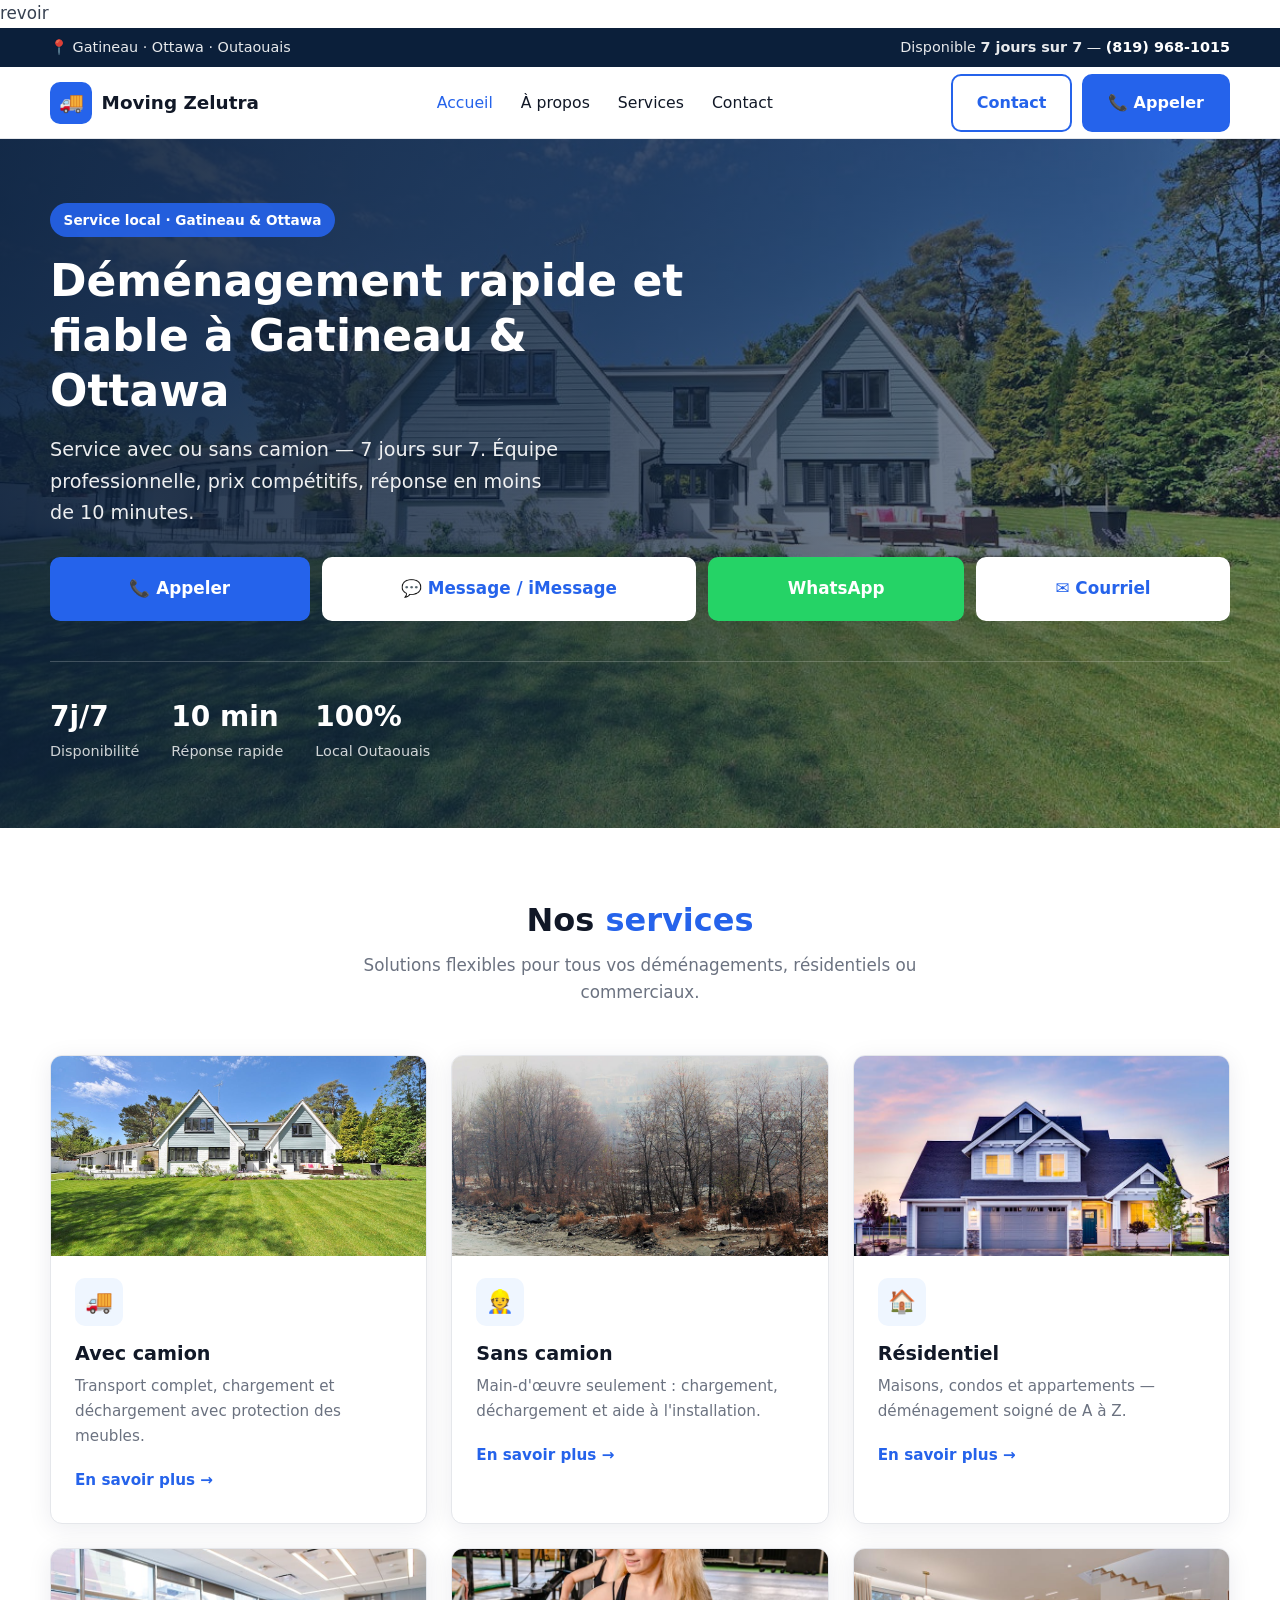
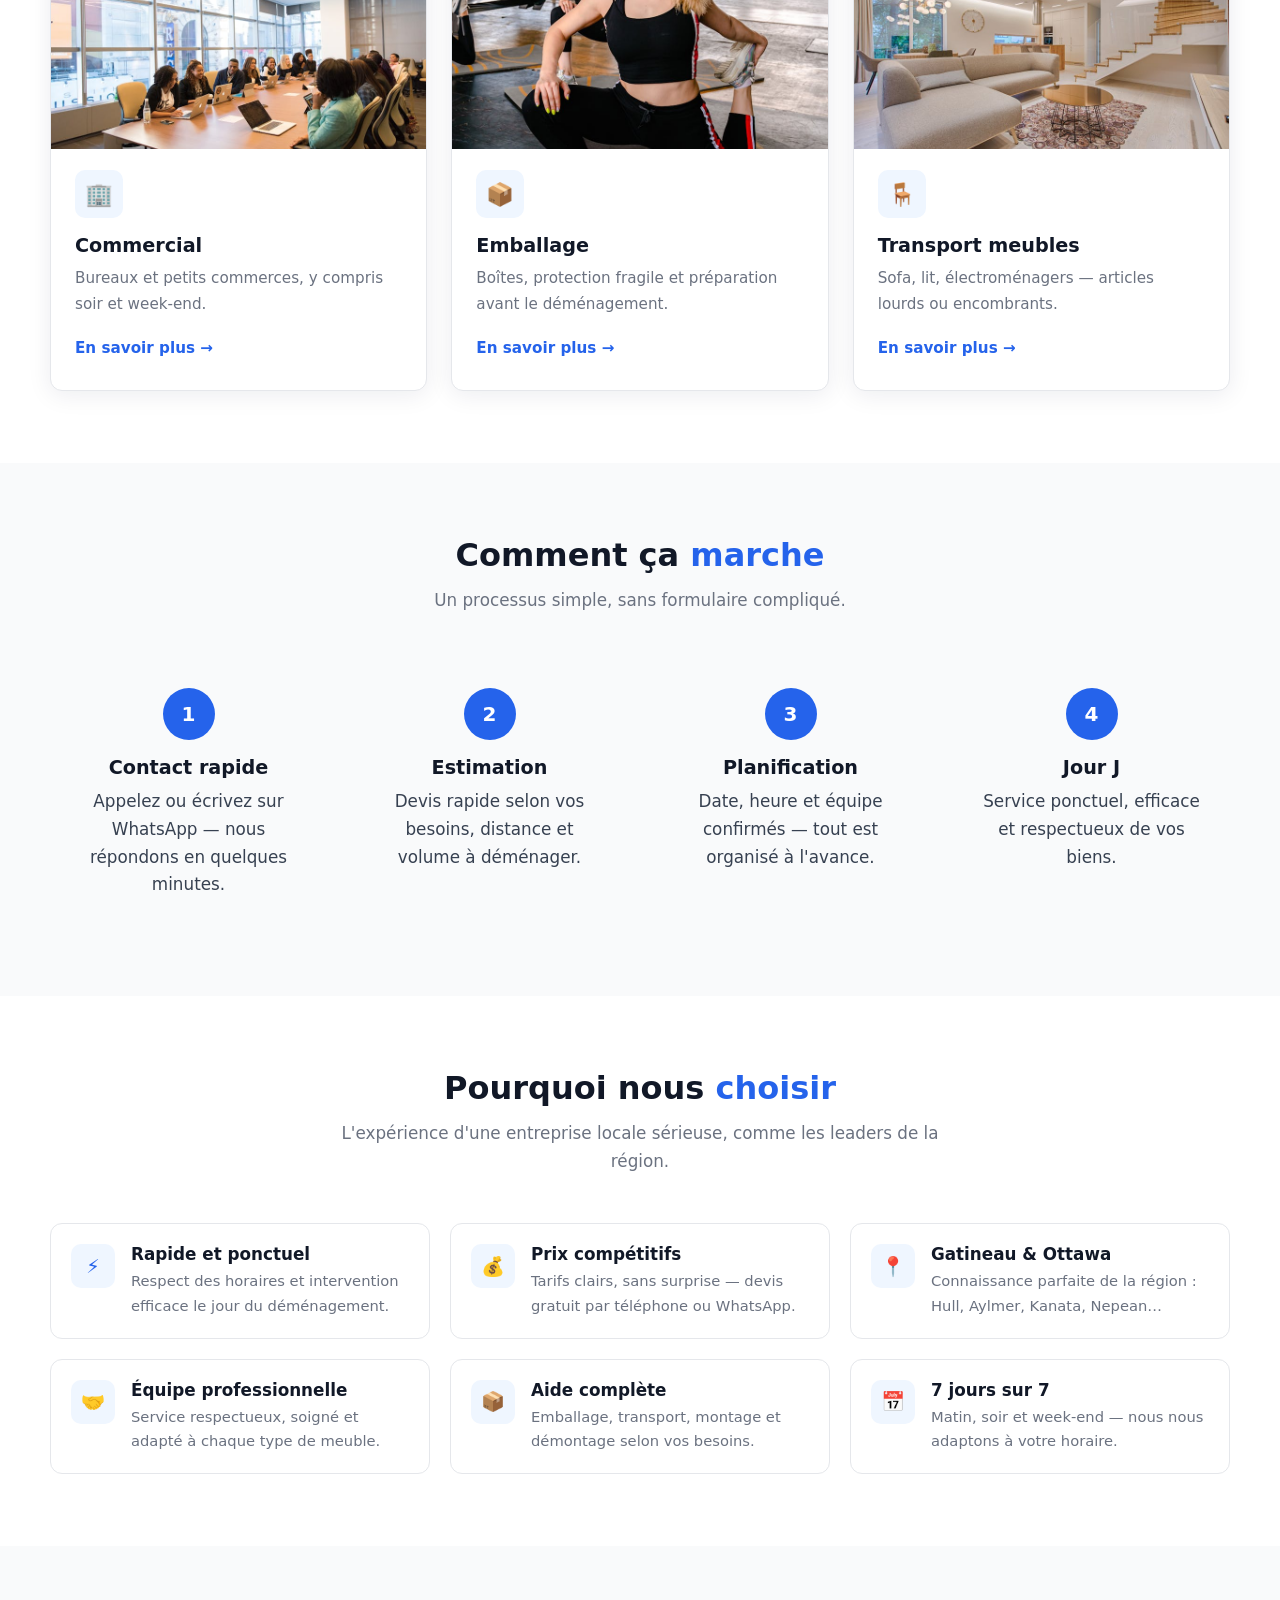
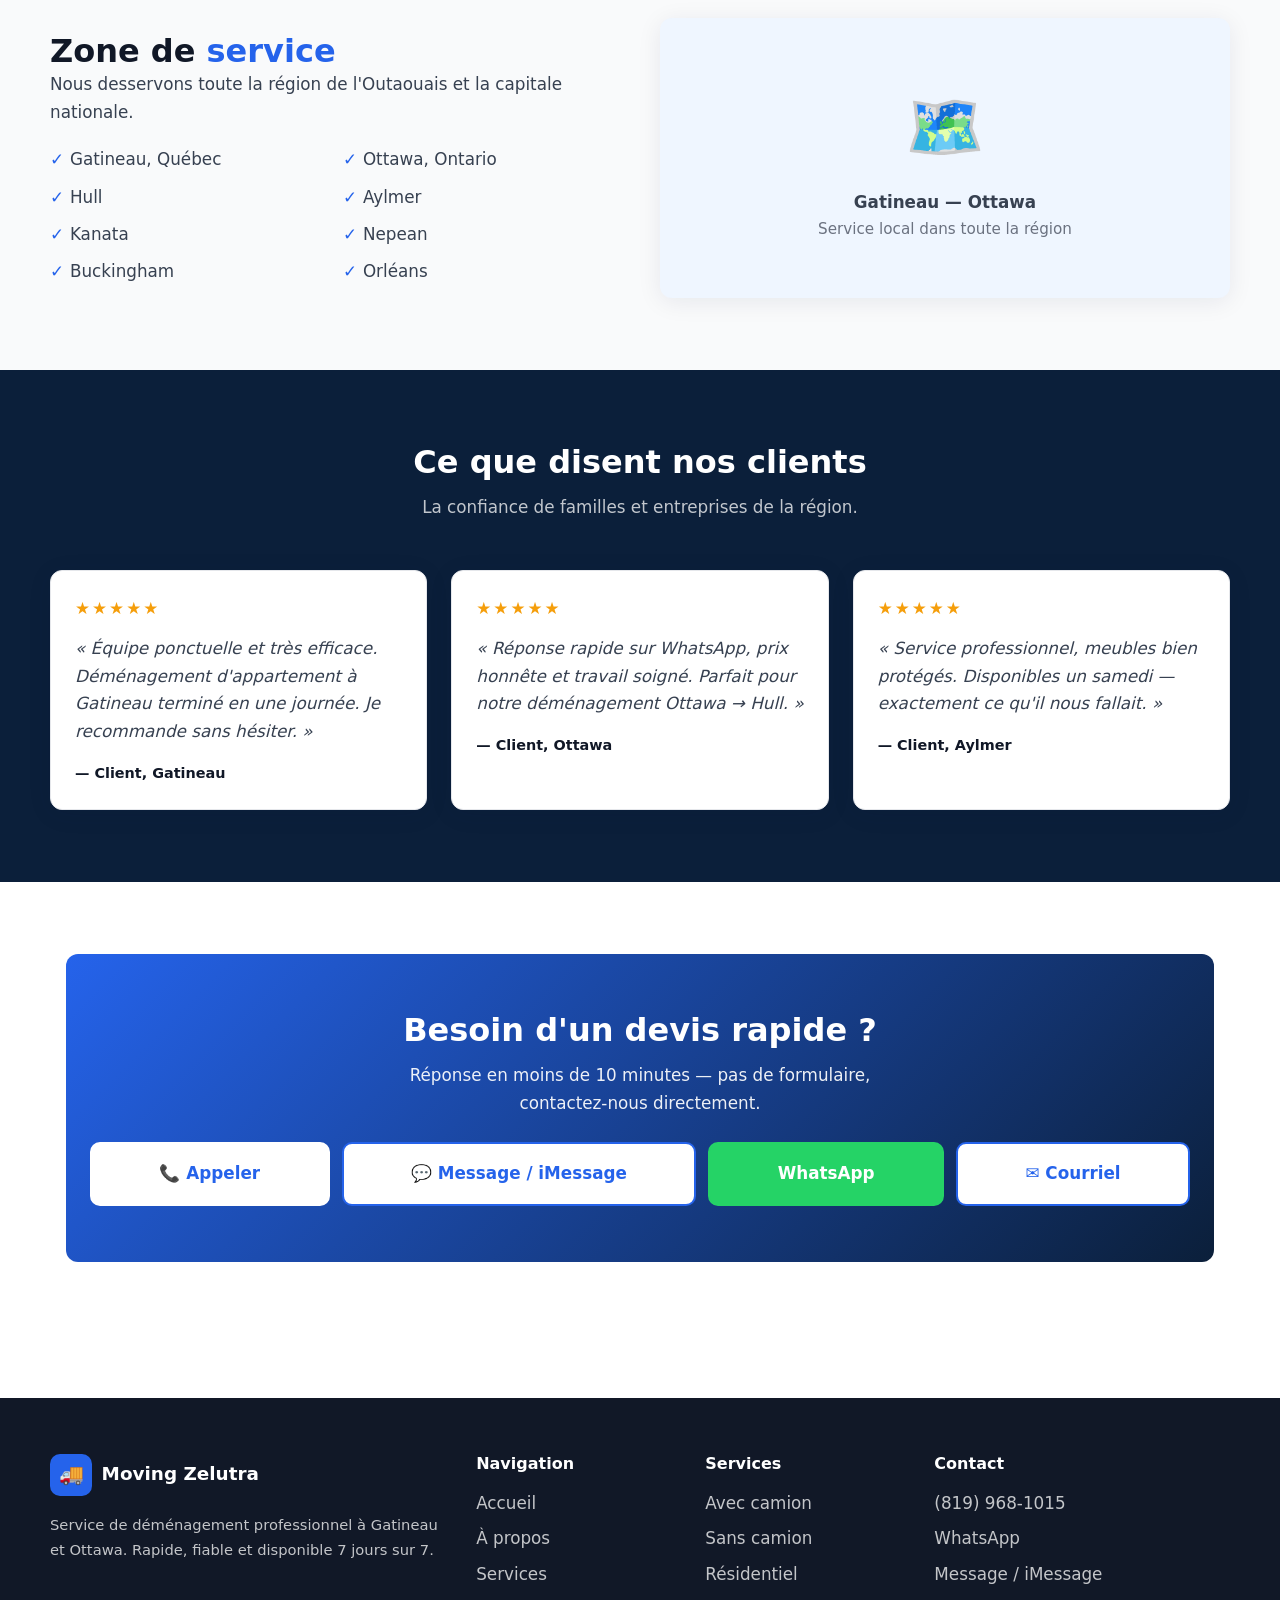
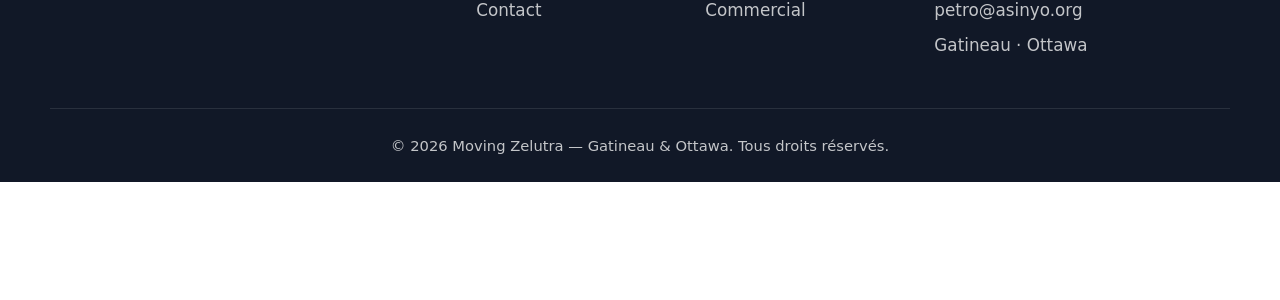
==== commit 659f6a8f: "Add files via upload" ====
--- a/index.html
+++ b/index.html
@@ -1,4 +1,4 @@
-<!DOCTYPE html>
+revoir <!DOCTYPE html>
 <html lang="fr">
 <head>
   <meta charset="UTF-8">
@@ -38,7 +38,7 @@
   </header>
 
   <section class="hero">
-    <div class="hero-bg" style="background-image: url('https://images.unsplash.com/photo-1600518464441-9154a4dea21b?w=1600&q=80');"></div>
+    <div class="hero-bg" style="background-image: url('images/camion.jpg');"></div>
     <div class="container">
       <span class="hero-badge">Service local · Gatineau & Ottawa</span>
       <h1>Déménagement rapide et fiable à Gatineau & Ottawa</h1>
@@ -72,9 +72,9 @@
         <h2>Nos <span>services</span></h2>
         <p>Solutions flexibles pour tous vos déménagements, résidentiels ou commerciaux.</p>
       </div>
-      <div class="cards-grid">
-        <article class="card">
-          <img class="card-img" src="https://images.unsplash.com/photo-1600585154340-be6161a56a0c?w=600&q=80" alt="Camion de déménagement devant une maison" width="600" height="400" loading="lazy">
+      <div class="cards-grid services-grid">
+        <article class="card">
+          <div class="card-img-wrap"><img class="card-img" src="images/camion.jpg" alt="Camion de déménagement devant une maison" width="800" height="500" loading="lazy" decoding="async"></div>
           <div class="card-body">
             <div class="card-icon">🚚</div>
             <h3>Avec camion</h3>
@@ -83,7 +83,7 @@
           </div>
         </article>
         <article class="card">
-          <img class="card-img" src="https://images.unsplash.com/photo-1603796846099-562692e86e65?auto=format&fit=crop&w=800&q=80" alt="Déménageurs portant des cartons" width="600" height="400" loading="lazy">
+          <div class="card-img-wrap"><img class="card-img" src="images/demenageurs.jpg" alt="Déménageurs portant des cartons" width="800" height="500" loading="lazy" decoding="async"></div>
           <div class="card-body">
             <div class="card-icon">👷</div>
             <h3>Sans camion</h3>
@@ -92,7 +92,7 @@
           </div>
         </article>
         <article class="card">
-          <img class="card-img" src="https://images.unsplash.com/photo-1560448204-e02f11c3d0e2?w=600&q=80" alt="Appartement moderne" width="600" height="400" loading="lazy">
+          <div class="card-img-wrap"><img class="card-img" src="images/residentiel.jpg" alt="Maison et appartement" width="800" height="500" loading="lazy" decoding="async"></div>
           <div class="card-body">
             <div class="card-icon">🏠</div>
             <h3>Résidentiel</h3>
@@ -101,7 +101,7 @@
           </div>
         </article>
         <article class="card">
-          <img class="card-img" src="https://images.unsplash.com/photo-1497366216548-37526070297c?w=600&q=80" alt="Bureau moderne" width="600" height="400" loading="lazy">
+          <div class="card-img-wrap"><img class="card-img" src="images/commercial.jpg" alt="Bureau moderne" width="800" height="500" loading="lazy" decoding="async"></div>
           <div class="card-body">
             <div class="card-icon">🏢</div>
             <h3>Commercial</h3>
@@ -110,7 +110,7 @@
           </div>
         </article>
         <article class="card">
-          <img class="card-img" src="https://images.unsplash.com/photo-1558618666-fcd25c85cd64?auto=format&fit=crop&w=800&q=80" alt="Cartons et emballage" width="600" height="400" loading="lazy">
+          <div class="card-img-wrap"><img class="card-img" src="images/emballage.jpg" alt="Cartons et emballage" width="800" height="500" loading="lazy" decoding="async"></div>
           <div class="card-body">
             <div class="card-icon">📦</div>
             <h3>Emballage</h3>
@@ -119,7 +119,7 @@
           </div>
         </article>
         <article class="card">
-          <img class="card-img" src="https://images.unsplash.com/photo-1600880292203-757bb62b4baf?auto=format&fit=crop&w=800&q=80" alt="Transport de meubles" width="600" height="400" loading="lazy">
+          <div class="card-img-wrap"><img class="card-img" src="images/meubles.jpg" alt="Transport de meubles" width="800" height="500" loading="lazy" decoding="async"></div>
           <div class="card-body">
             <div class="card-icon">🪑</div>
             <h3>Transport meubles</h3>
--- a/css/style.css
+++ b/css/style.css
@@ -282,9 +282,9 @@
   min-width: 0;
 }
 
-/* Centrer le dernier élément seul sur une ligne (ex. 4 cartes en grille 3) */
+/* Centrer le dernier élément seul (4 cartes seulement — pas la grille services) */
 @media (min-width: 901px) {
-  .cards-grid > :last-child:nth-child(3n + 1):not(:only-child),
+  .cards-grid:not(.services-grid) > :last-child:nth-child(3n + 1):not(:only-child),
   .values-grid > :last-child:nth-child(3n + 1):not(:only-child),
   .grid-3 > :last-child:nth-child(3n + 1):not(:only-child) {
     grid-column: 2;
@@ -506,6 +506,29 @@
   gap: 1.5rem;
 }
 
+/* Grille services : toujours 3 colonnes × 2 lignes (6 cartes) */
+.services-grid {
+  grid-template-columns: repeat(3, minmax(0, 1fr));
+}
+
+.services-grid .card {
+  grid-column: auto !important;
+  display: flex;
+  flex-direction: column;
+}
+
+.card-img-wrap {
+  overflow: hidden;
+  height: 200px;
+  background: linear-gradient(135deg, var(--blue-light) 0%, #e5e7eb 100%);
+  flex-shrink: 0;
+}
+
+.services-grid .card-img {
+  height: 100%;
+  min-height: 200px;
+}
+
 .card {
   background: var(--white);
   border-radius: var(--radius);
@@ -879,6 +902,31 @@
   margin-bottom: 0.5rem;
 }
 
+.content-block__text p {
+  color: var(--gray);
+  line-height: 1.7;
+  margin-bottom: 1rem;
+}
+
+.content-block__text ul {
+  color: var(--gray);
+}
+
+.zigzag-blocks {
+  margin-top: 2.5rem;
+}
+
+.zigzag-blocks .content-block {
+  margin-bottom: 0;
+  padding-bottom: 4rem;
+  border-bottom: 1px solid var(--border);
+}
+
+.zigzag-blocks .content-block:last-child {
+  padding-bottom: 0;
+  border-bottom: none;
+}
+
 .content-img {
   border-radius: var(--radius);
   overflow: hidden;
@@ -1005,11 +1053,17 @@
   display: grid;
   gap: 1.5rem;
   margin-bottom: 3rem;
+  align-items: stretch;
 }
 
 .contact-card {
+  display: flex;
+  flex-direction: column;
+  align-items: center;
+  height: 100%;
+  min-height: 100%;
   background: var(--white);
-  padding: 2rem;
+  padding: 2rem 1.5rem;
   border-radius: var(--radius);
   text-align: center;
   box-shadow: var(--shadow);
@@ -1026,24 +1080,61 @@
   box-shadow: var(--shadow-lg);
 }
 
-.contact-card .btn {
-  width: 100%;
-}
-
 .contact-card .card-icon {
   margin: 0 auto 1rem;
   width: 64px;
   height: 64px;
+  min-width: 64px;
+  min-height: 64px;
   font-size: 1.75rem;
+  flex-shrink: 0;
 }
 
 .contact-card h3 {
-  margin-bottom: 0.5rem;
-}
-
-.contact-card .btn {
+  margin-bottom: 0.75rem;
+  font-size: 1.15rem;
+  line-height: 1.3;
+  min-height: 2.6rem;
+  display: flex;
+  align-items: center;
+  justify-content: center;
+}
+
+.contact-card__body {
+  flex: 1 1 auto;
+  display: flex;
+  flex-direction: column;
   width: 100%;
-  margin-top: 1rem;
+  margin-bottom: 1.25rem;
+}
+
+.contact-card__desc {
+  color: var(--gray-light);
+  font-size: 0.95rem;
+  line-height: 1.55;
+  min-height: 4.65rem;
+  margin: 0;
+  display: flex;
+  align-items: flex-start;
+  justify-content: center;
+}
+
+.contact-card__meta {
+  margin: 0.75rem 0 0;
+  min-height: 1.75rem;
+  display: flex;
+  align-items: center;
+  justify-content: center;
+  color: var(--black);
+  font-size: 0.95rem;
+  word-break: break-word;
+}
+
+.contact-card__btn {
+  width: 100%;
+  min-height: 3rem;
+  margin-top: auto;
+  flex-shrink: 0;
 }
 
 .info-box {
@@ -1222,12 +1313,29 @@
     direction: ltr;
   }
 
+  .content-block.reverse .content-img {
+    order: 2;
+  }
+
+  .content-block.reverse .content-block__text {
+    order: 1;
+  }
+
+  .zigzag-blocks .content-block {
+    padding-bottom: 3rem;
+    gap: 2rem;
+  }
+
   .cards-grid,
   .features-grid,
   .contact-cards,
   .values-grid,
   .grid-3 {
     grid-template-columns: repeat(2, 1fr);
+  }
+
+  .services-grid {
+    grid-template-columns: repeat(2, minmax(0, 1fr));
   }
 
   .grid-3 > :last-child:nth-child(3n + 1):not(:only-child),
@@ -1315,6 +1423,16 @@
   .grid-3 {
     grid-template-columns: 1fr;
   }
+
+  .services-grid {
+    grid-template-columns: 1fr;
+  }
+}
+
+@media (min-width: 901px) {
+  .services-grid {
+    grid-template-columns: repeat(3, minmax(0, 1fr));
+  }
 }
 
 @media (min-width: 769px) {
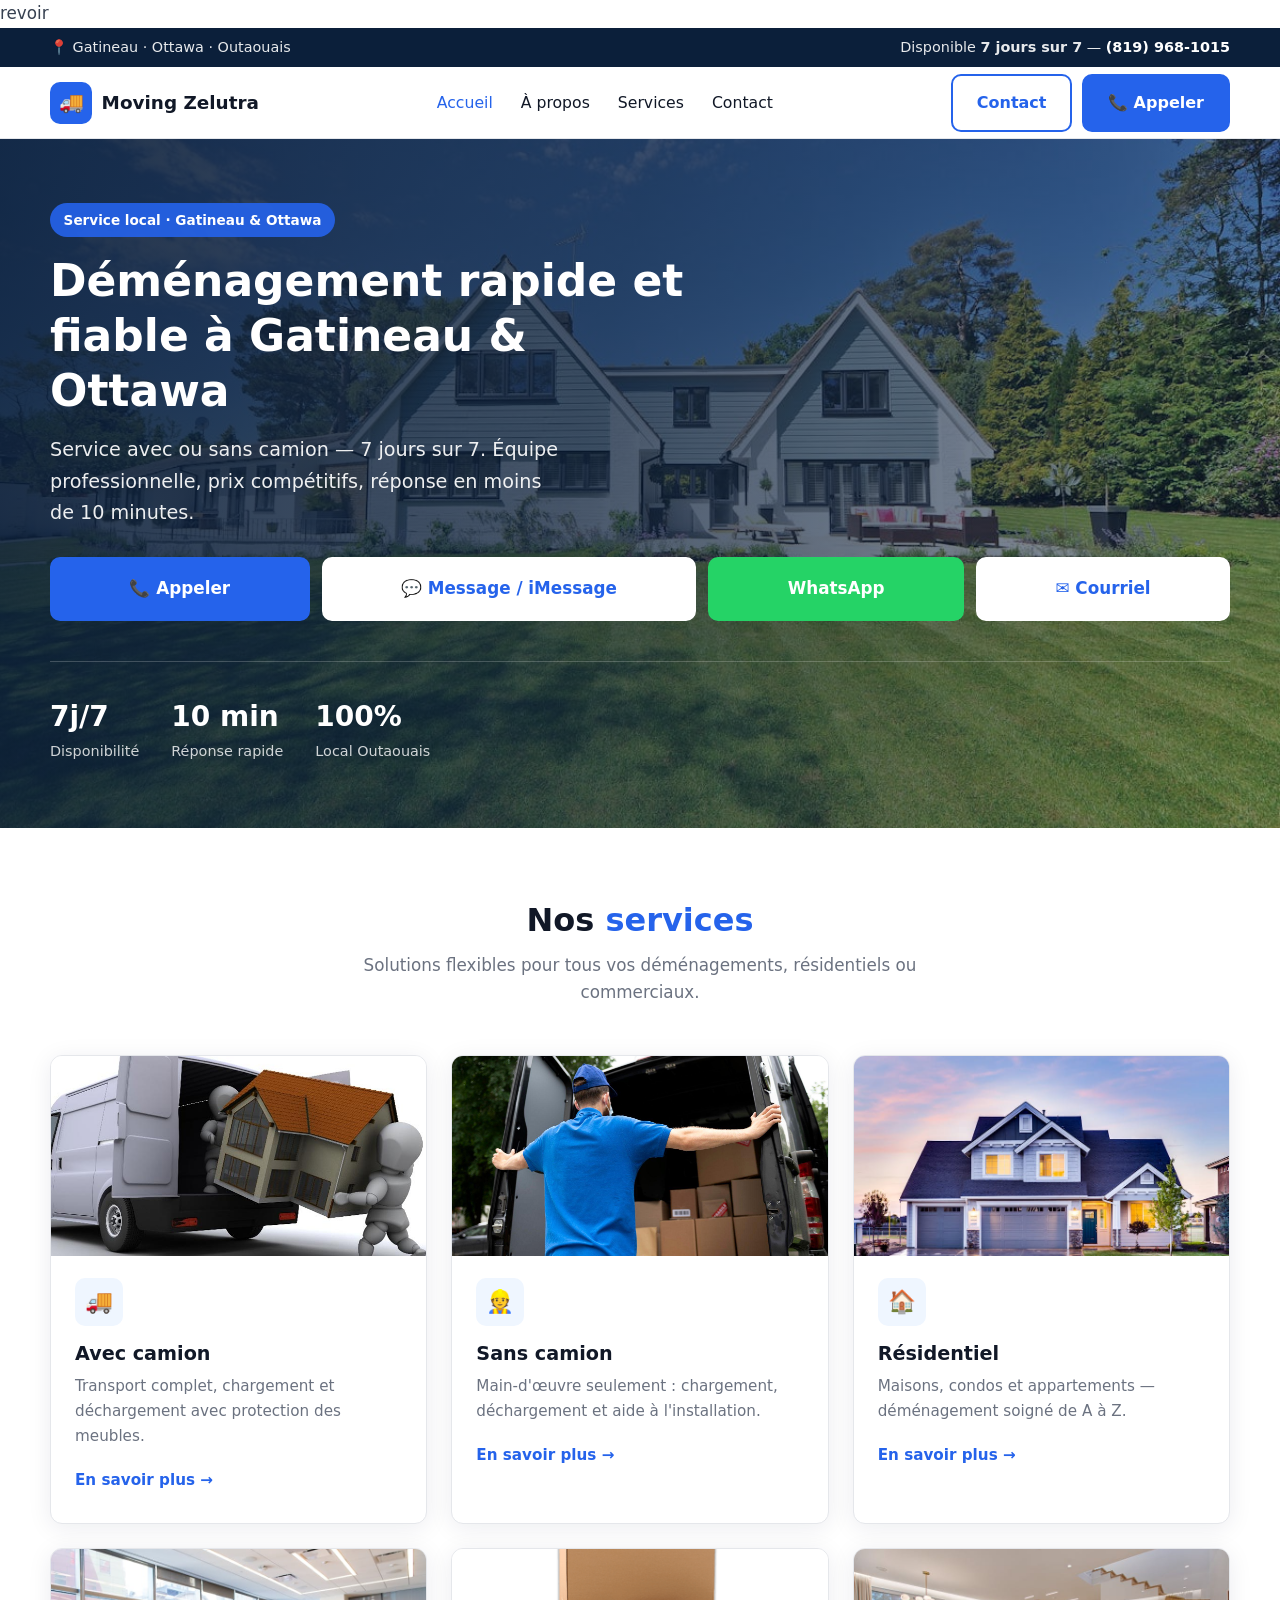
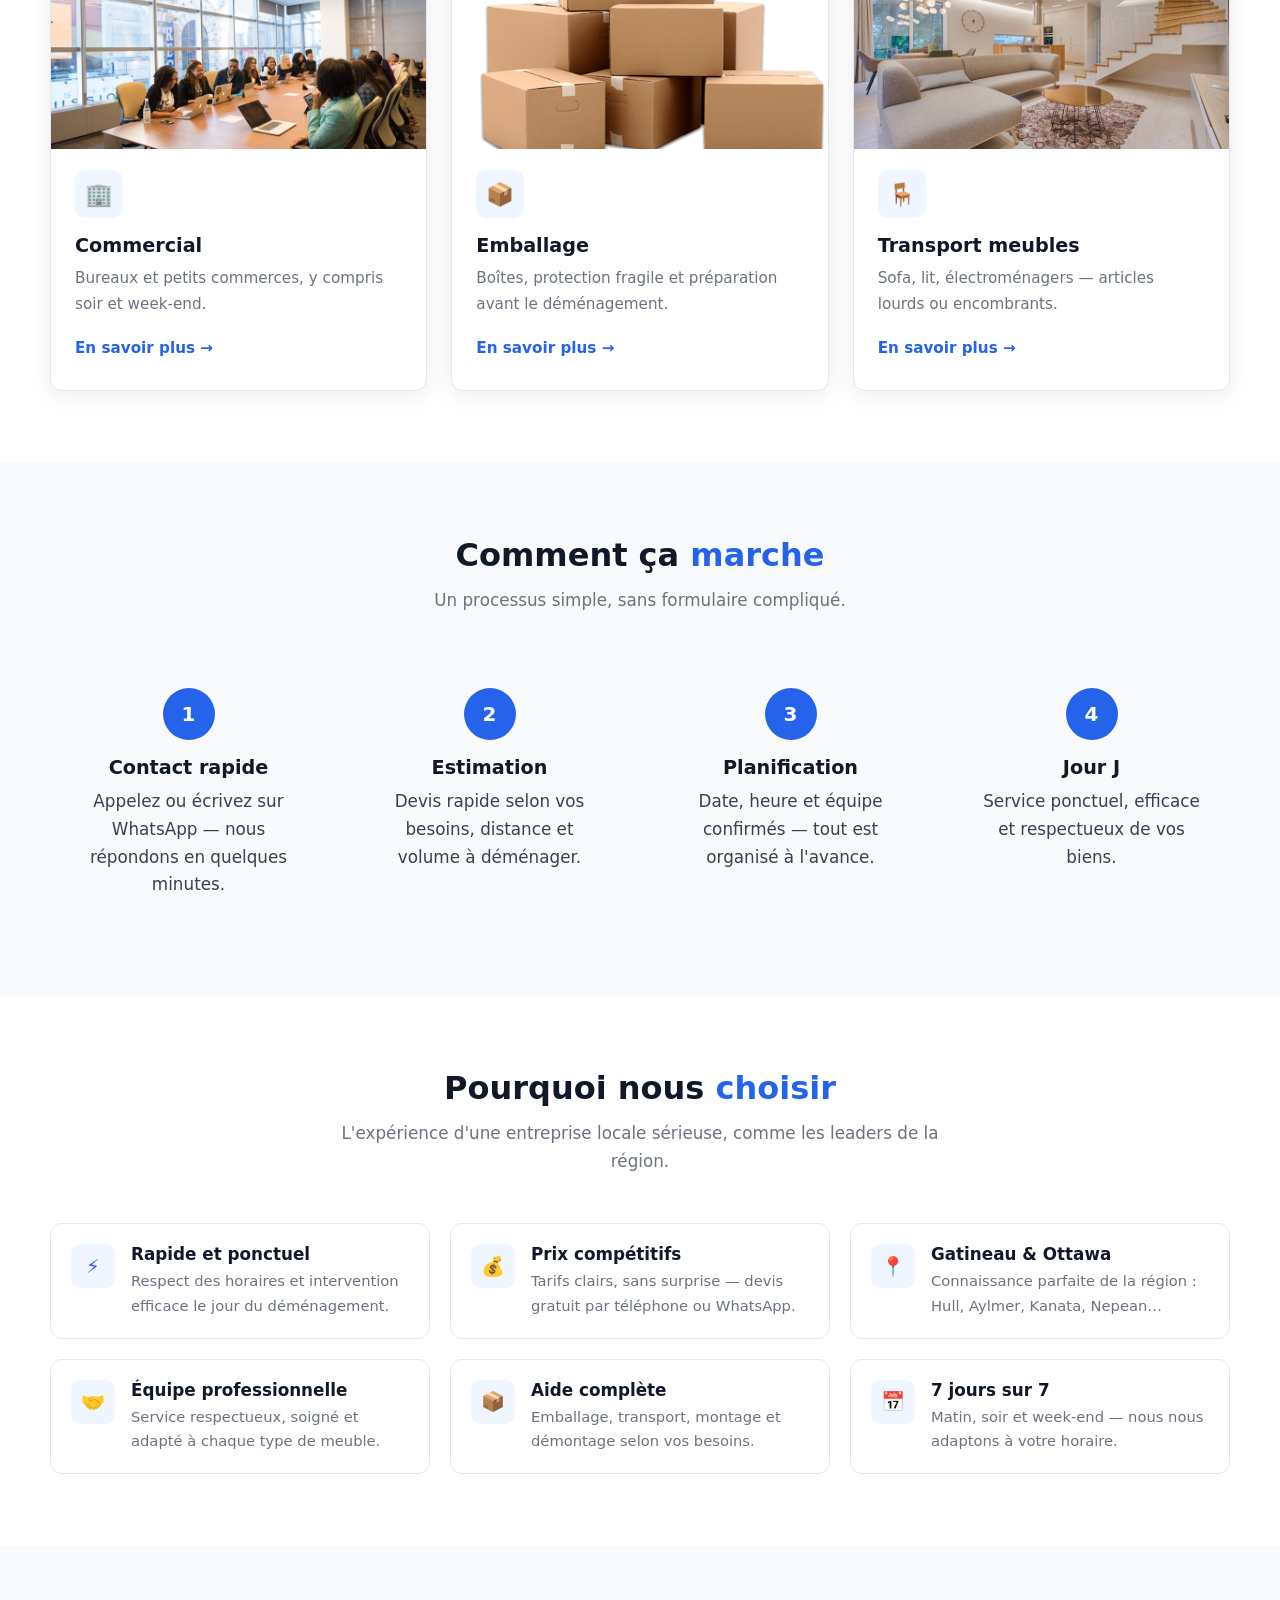
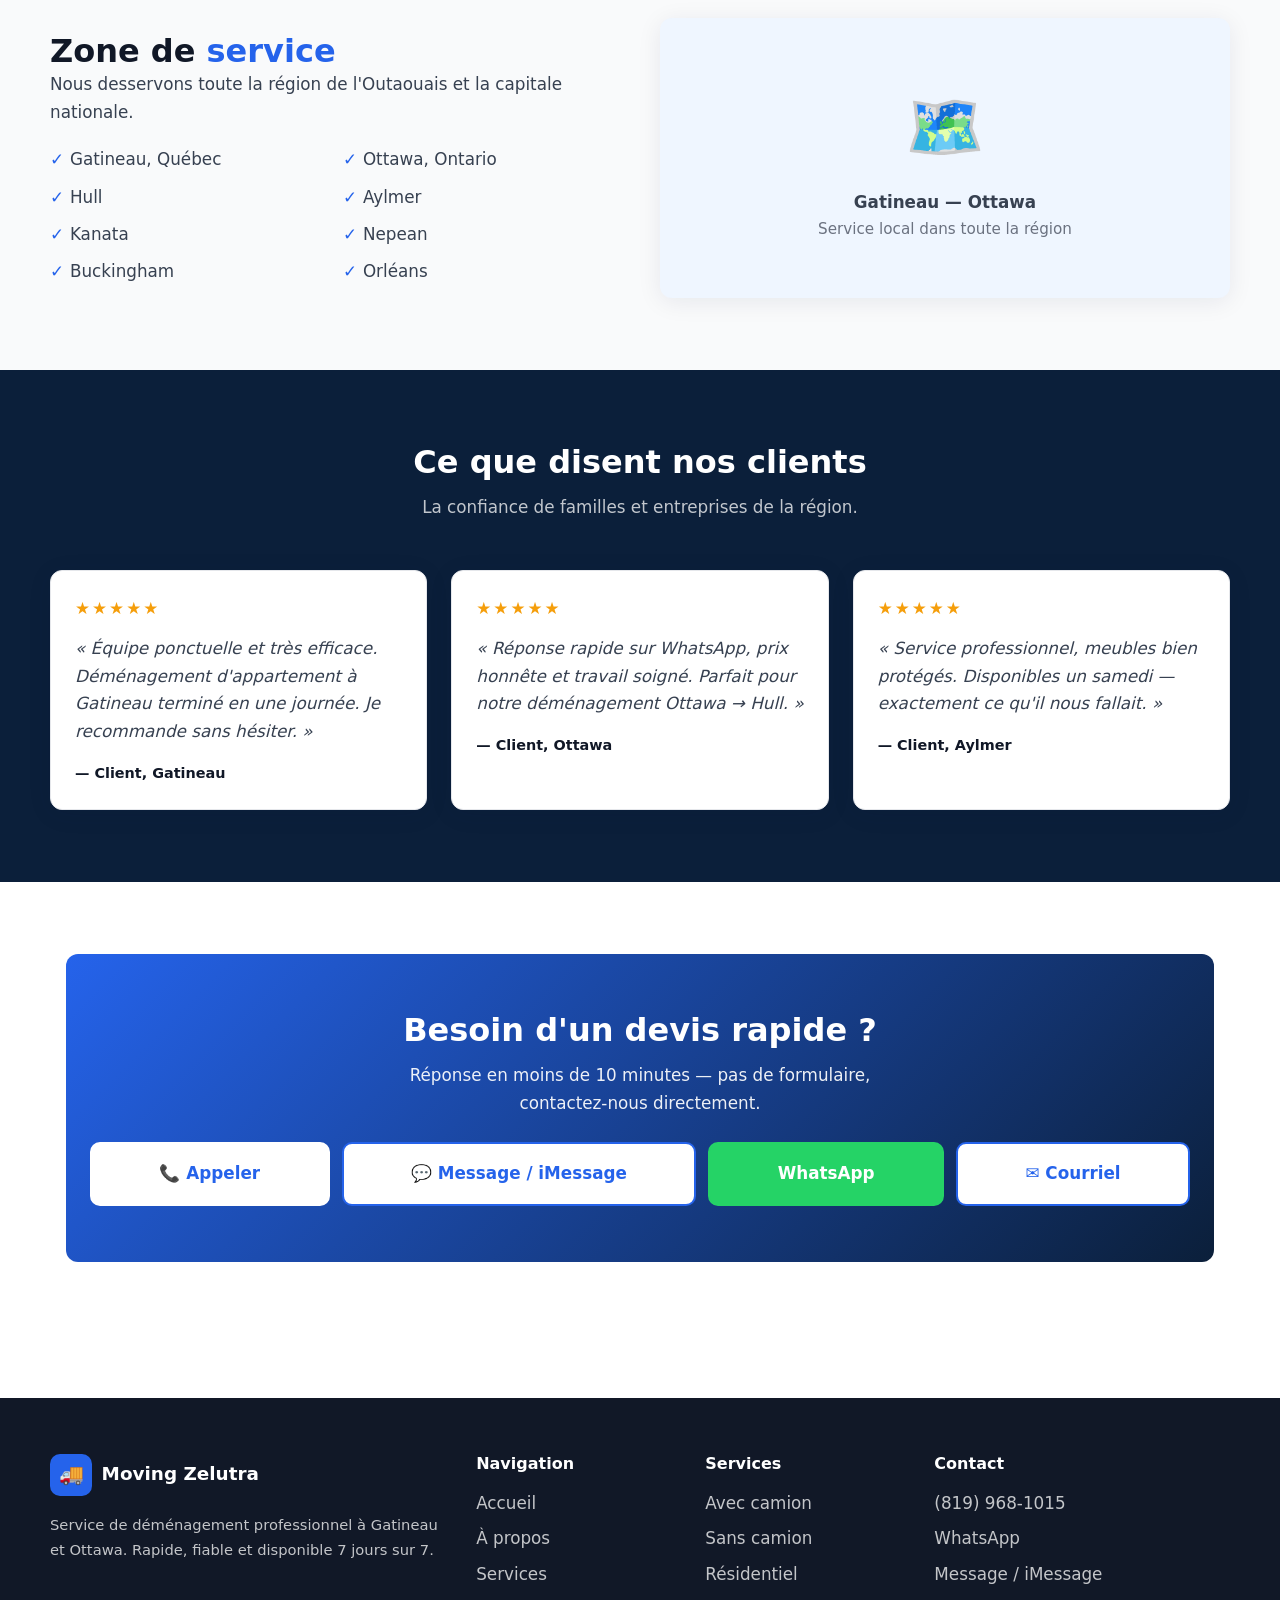
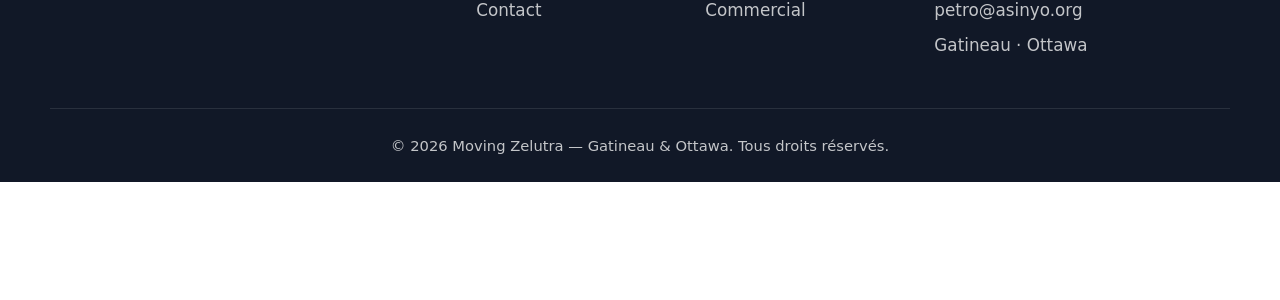
==== commit 84480947: "Add files via upload" ====
--- a/index.html
+++ b/index.html
@@ -74,7 +74,7 @@
       </div>
       <div class="cards-grid services-grid">
         <article class="card">
-          <div class="card-img-wrap"><img class="card-img" src="images/camion.jpg" alt="Camion de déménagement devant une maison" width="800" height="500" loading="lazy" decoding="async"></div>
+          <div class="card-img-wrap"><img class="card-img" src="images/chargement-camion-demenagement.jpg" alt="Camion de déménagement devant une maison" width="800" height="500" loading="lazy" decoding="async"></div>
           <div class="card-body">
             <div class="card-icon">🚚</div>
             <h3>Avec camion</h3>
@@ -83,7 +83,7 @@
           </div>
         </article>
         <article class="card">
-          <div class="card-img-wrap"><img class="card-img" src="images/demenageurs.jpg" alt="Déménageurs portant des cartons" width="800" height="500" loading="lazy" decoding="async"></div>
+          <div class="card-img-wrap"><img class="card-img" src="images/sans-camion-demenagement.png" alt="Déménageurs portant des cartons" width="800" height="500" loading="lazy" decoding="async"></div>
           <div class="card-body">
             <div class="card-icon">👷</div>
             <h3>Sans camion</h3>
@@ -110,7 +110,7 @@
           </div>
         </article>
         <article class="card">
-          <div class="card-img-wrap"><img class="card-img" src="images/emballage.jpg" alt="Cartons et emballage" width="800" height="500" loading="lazy" decoding="async"></div>
+          <div class="card-img-wrap"><img class="card-img" src="images/boite.png" alt="Cartons et emballage" width="800" height="500" loading="lazy" decoding="async"></div>
           <div class="card-body">
             <div class="card-icon">📦</div>
             <h3>Emballage</h3>
--- a/css/style.css
+++ b/css/style.css
@@ -284,8 +284,7 @@
 
 /* Centrer le dernier élément seul (4 cartes seulement — pas la grille services) */
 @media (min-width: 901px) {
-  .cards-grid:not(.services-grid) > :last-child:nth-child(3n + 1):not(:only-child),
-  .values-grid > :last-child:nth-child(3n + 1):not(:only-child),
+  .cards-grid:not(.services-grid):not(.cards-grid-4) > :last-child:nth-child(3n + 1):not(:only-child),
   .grid-3 > :last-child:nth-child(3n + 1):not(:only-child) {
     grid-column: 2;
   }
@@ -506,6 +505,28 @@
   gap: 1.5rem;
 }
 
+/* Grille 4 cartes sur une ligne (page À propos) */
+.cards-grid-4 {
+  grid-template-columns: repeat(4, minmax(0, 1fr));
+}
+
+.cards-grid-4 > .card {
+  grid-column: auto !important;
+  display: flex;
+  flex-direction: column;
+  height: 100%;
+}
+
+.cards-grid-4 .card-body {
+  flex: 1;
+  display: flex;
+  flex-direction: column;
+}
+
+.cards-grid-4 .card-body p {
+  flex: 1;
+}
+
 /* Grille services : toujours 3 colonnes × 2 lignes (6 cartes) */
 .services-grid {
   grid-template-columns: repeat(3, minmax(0, 1fr));
@@ -949,30 +970,47 @@
 
 .values-grid {
   display: grid;
-  grid-template-columns: repeat(2, 1fr);
-  gap: 1rem;
-}
-
-@media (min-width: 901px) {
-  .values-grid {
-    grid-template-columns: repeat(4, 1fr);
-  }
-
-  .values-grid > :last-child:nth-child(3n + 1) {
-    grid-column: auto;
-  }
+  gap: 1.25rem;
+  margin: 0 auto;
+}
+
+/* 4 valeurs : une ligne, centrée */
+.values-grid-4 {
+  grid-template-columns: repeat(4, minmax(0, 1fr));
+  max-width: 1100px;
+  width: 100%;
+}
+
+.values-grid-4 > .value-card {
+  grid-column: auto !important;
+  height: 100%;
+  min-height: 100%;
 }
 
 .value-card {
   text-align: center;
-  padding: 1.5rem;
+  padding: 1.5rem 1rem;
   background: var(--white);
   border-radius: var(--radius);
   border: 1px solid var(--border);
+  display: flex;
+  flex-direction: column;
+  align-items: center;
   transition:
     transform 0.35s ease,
     border-color 0.35s ease,
     box-shadow 0.35s ease;
+}
+
+.value-card h3 {
+  font-size: 1.05rem;
+  margin-bottom: 0.35rem;
+}
+
+.value-card p {
+  font-size: 0.92rem;
+  color: var(--gray-light);
+  margin: 0;
 }
 
 .value-card:hover {
@@ -1338,14 +1376,19 @@
     grid-template-columns: repeat(2, minmax(0, 1fr));
   }
 
+  .cards-grid-4 {
+    grid-template-columns: repeat(2, minmax(0, 1fr));
+  }
+
+  .values-grid-4 {
+    grid-template-columns: repeat(2, minmax(0, 1fr));
+    max-width: 640px;
+  }
+
   .grid-3 > :last-child:nth-child(3n + 1):not(:only-child),
   .cards-grid > :last-child:nth-child(3n + 1):not(:only-child),
   .contact-cards > :last-child:nth-child(3n + 1):not(:only-child) {
     grid-column: auto;
-  }
-
-  .values-grid {
-    grid-template-columns: repeat(2, 1fr);
   }
 
   .grid-3 > :last-child:nth-child(3n + 2):not(:only-child) {
@@ -1427,6 +1470,15 @@
   .services-grid {
     grid-template-columns: 1fr;
   }
+
+  .cards-grid-4 {
+    grid-template-columns: 1fr;
+  }
+
+  .values-grid-4 {
+    grid-template-columns: 1fr;
+    max-width: 360px;
+  }
 }
 
 @media (min-width: 901px) {
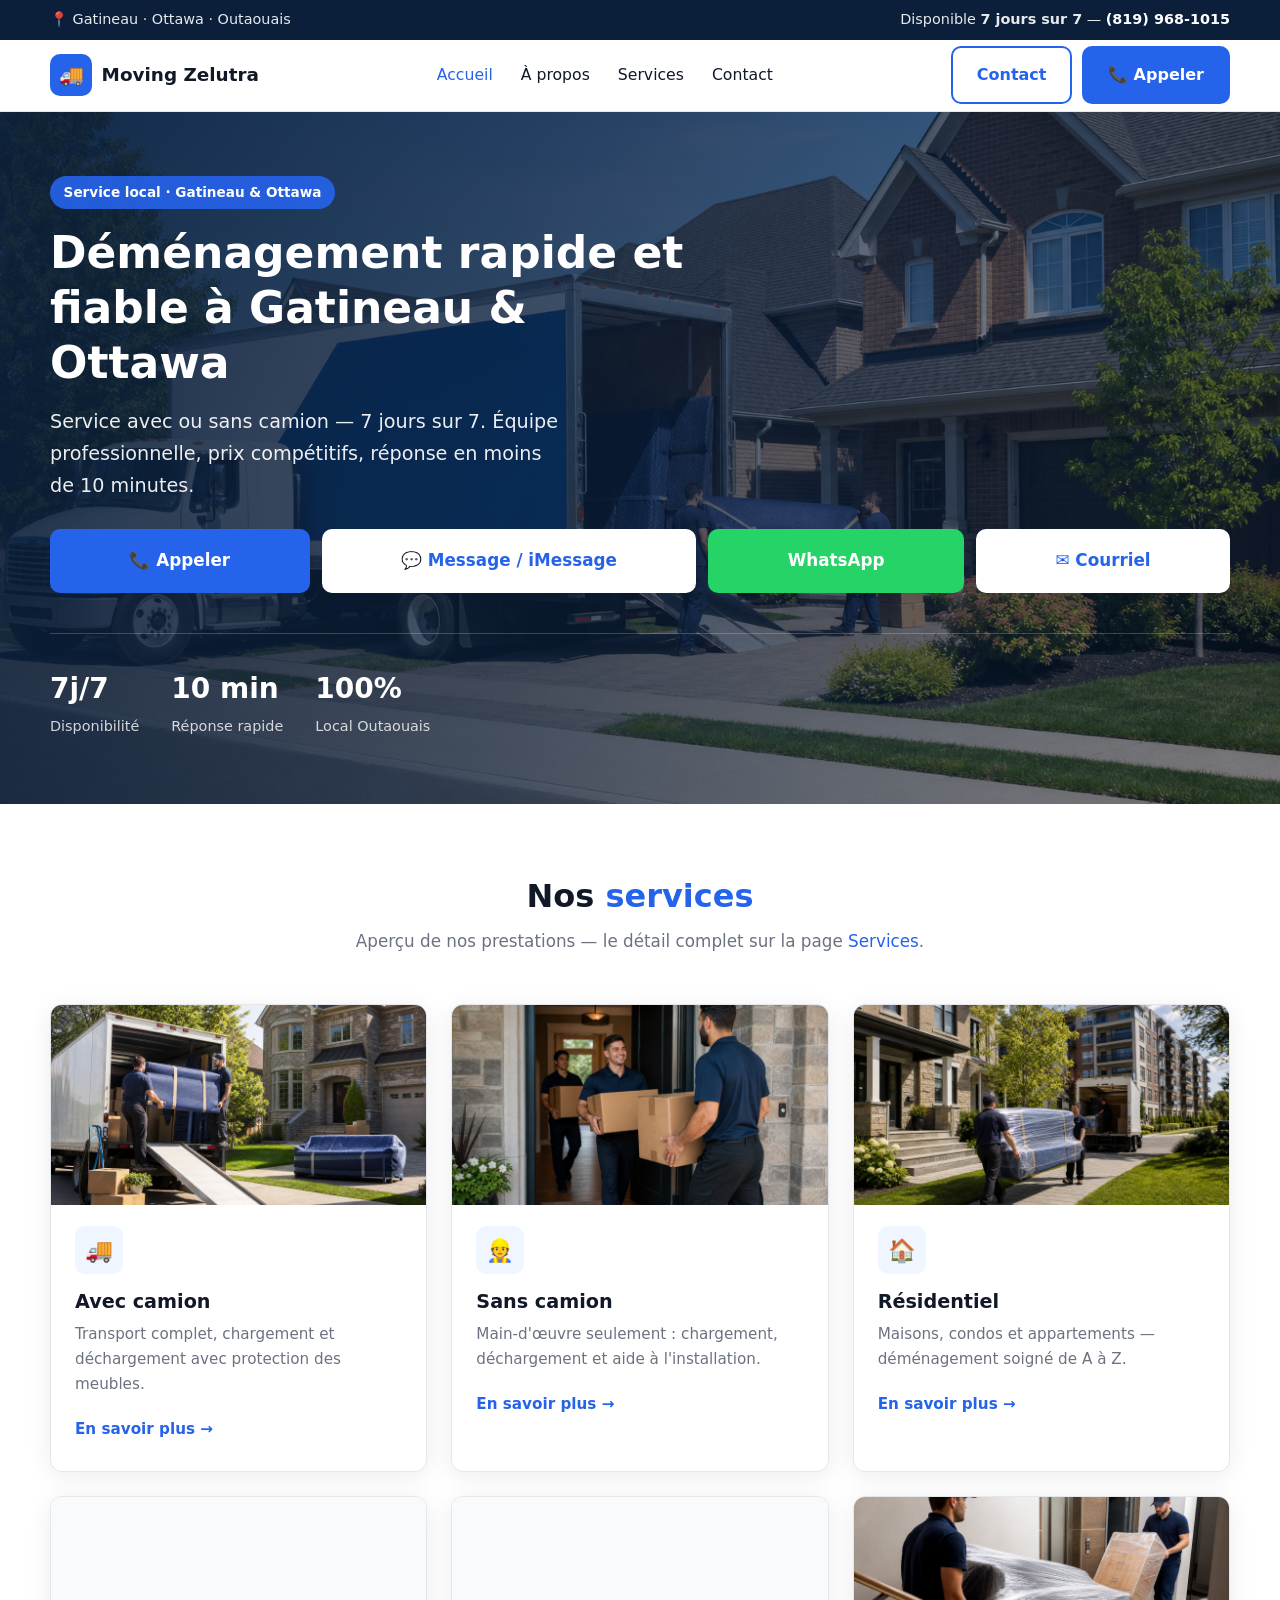
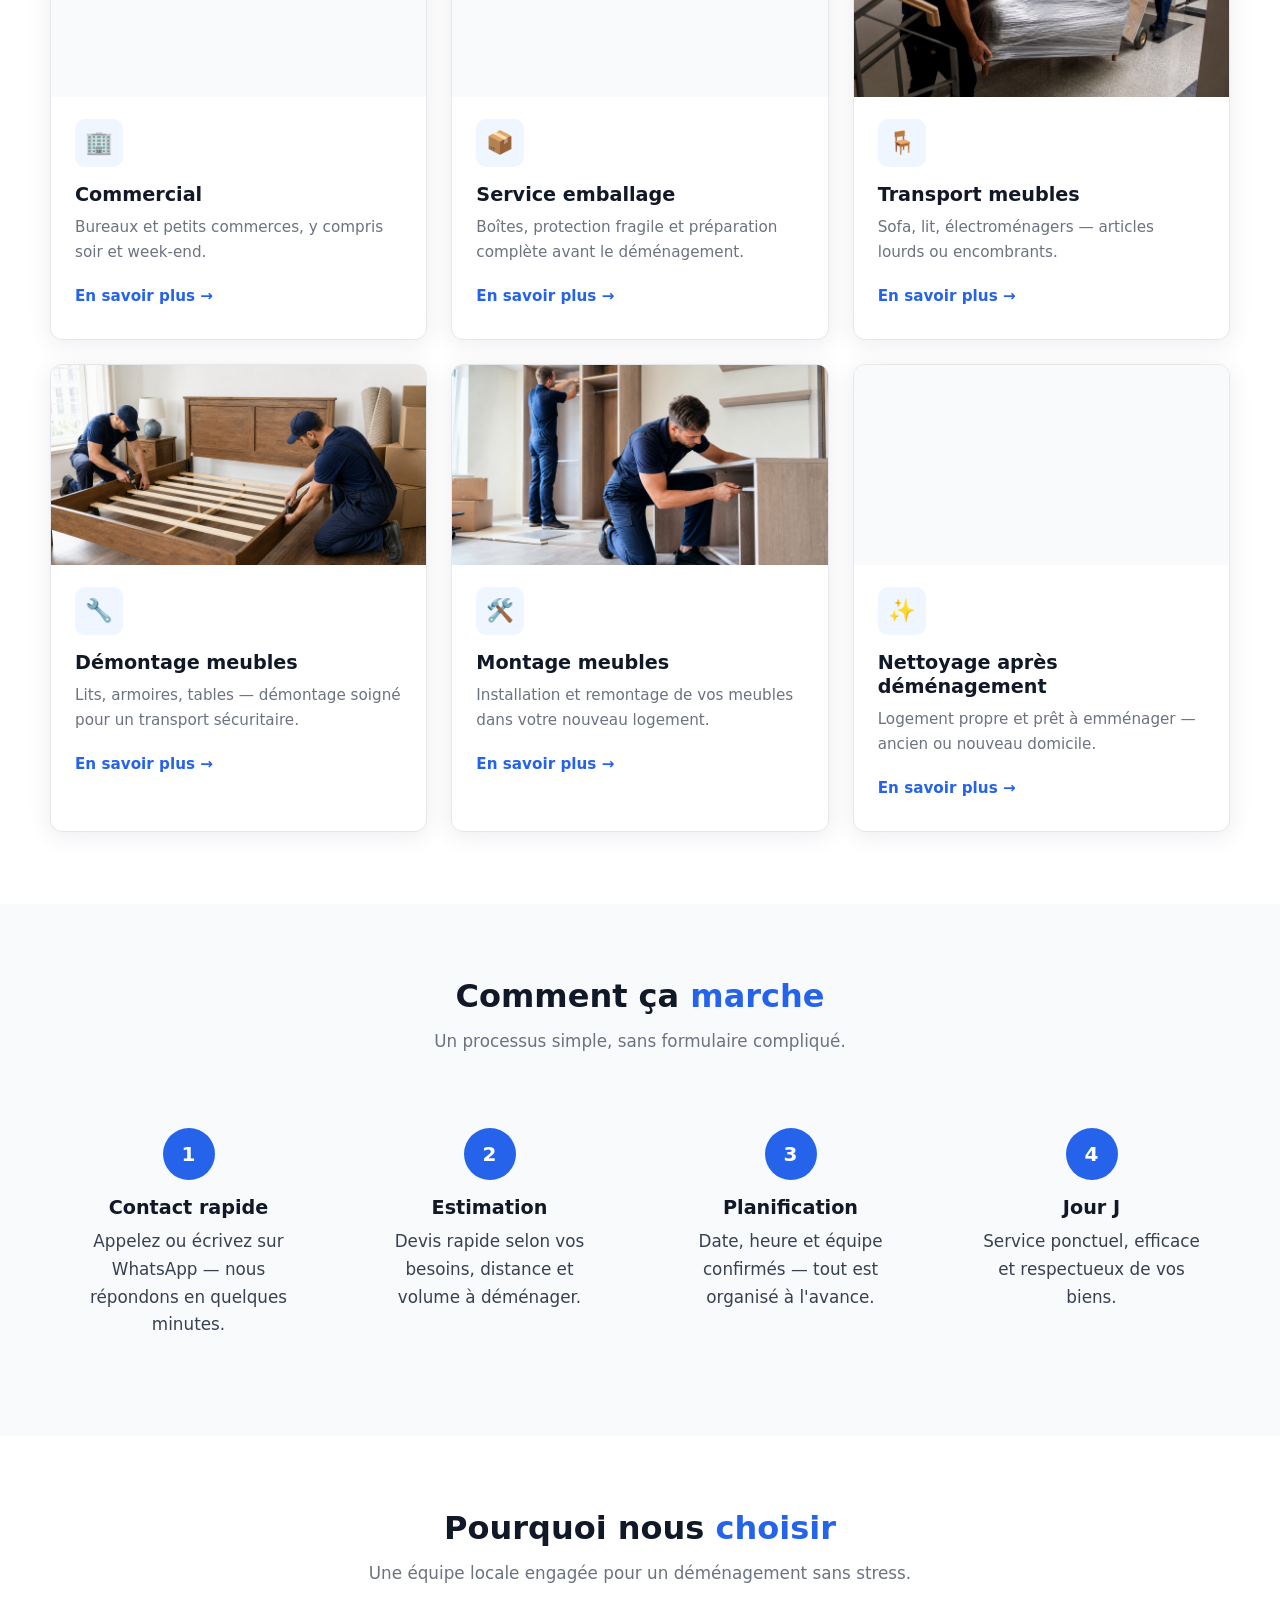
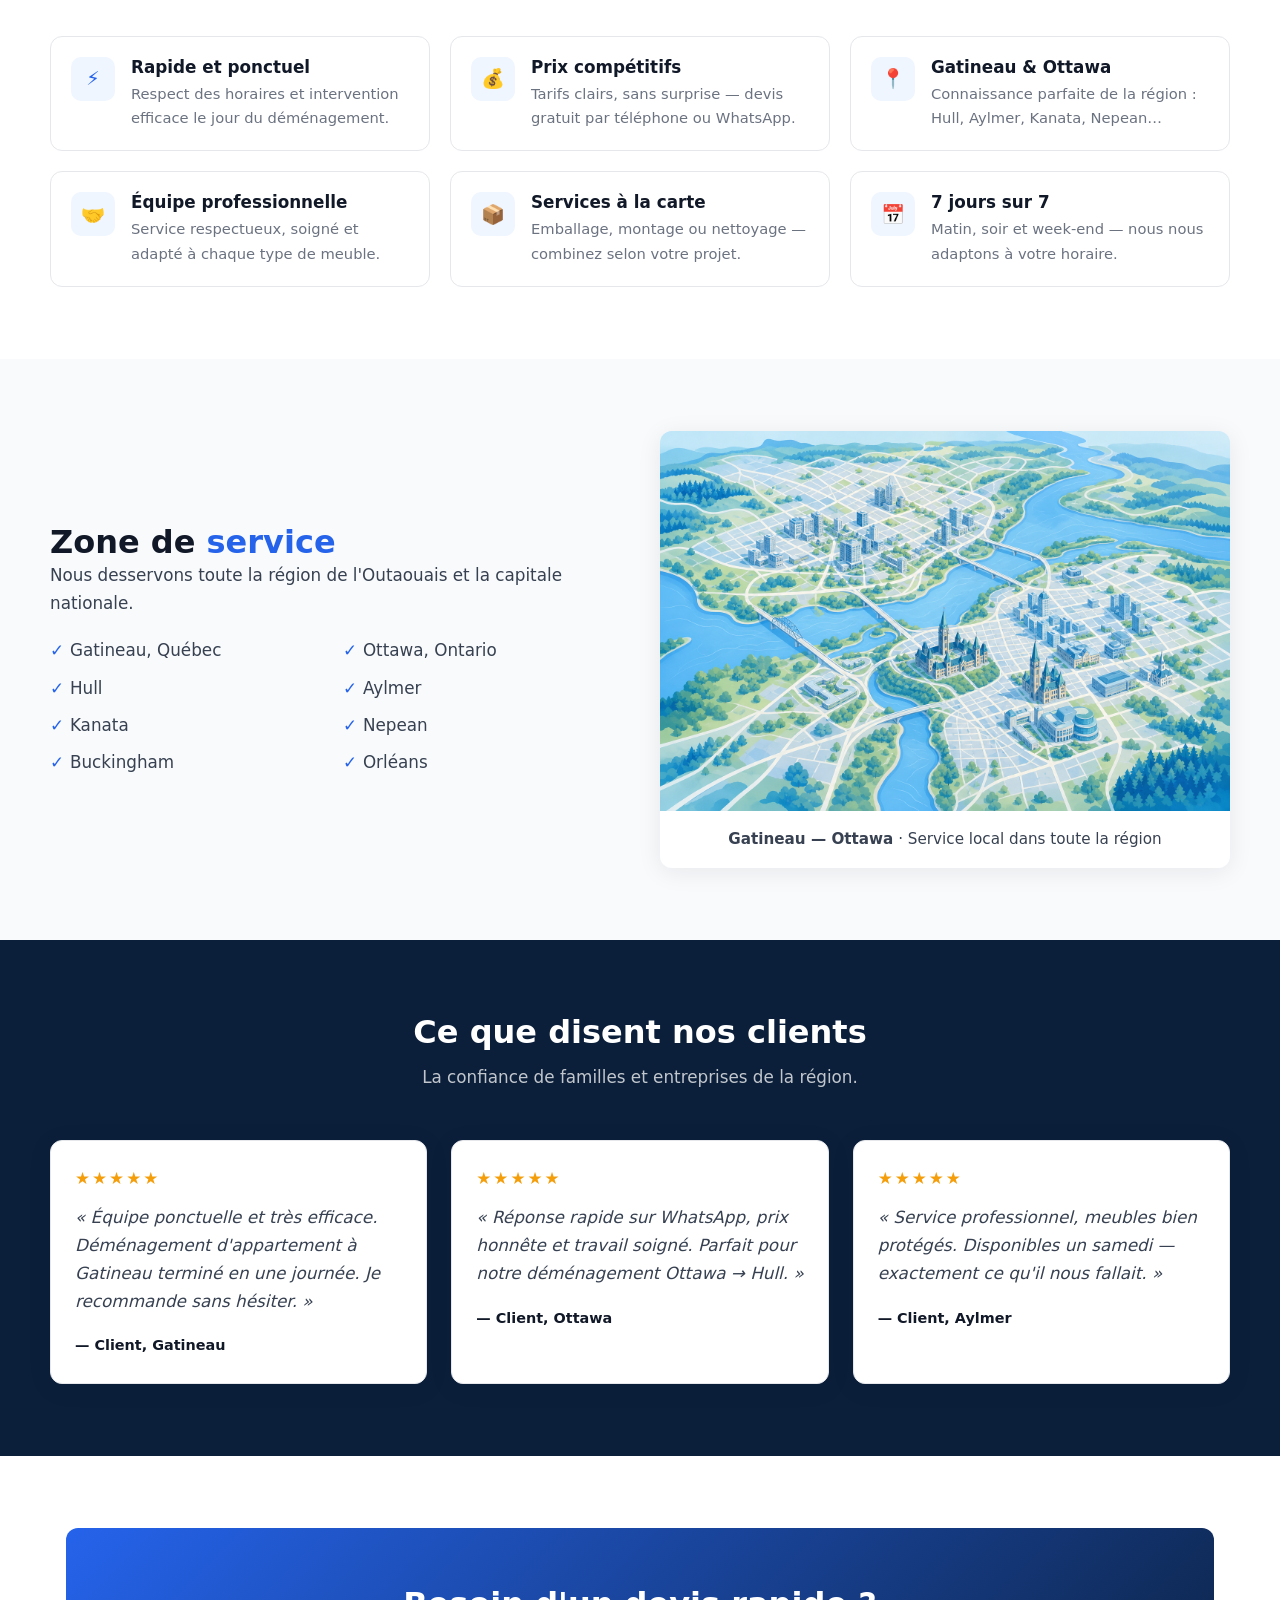
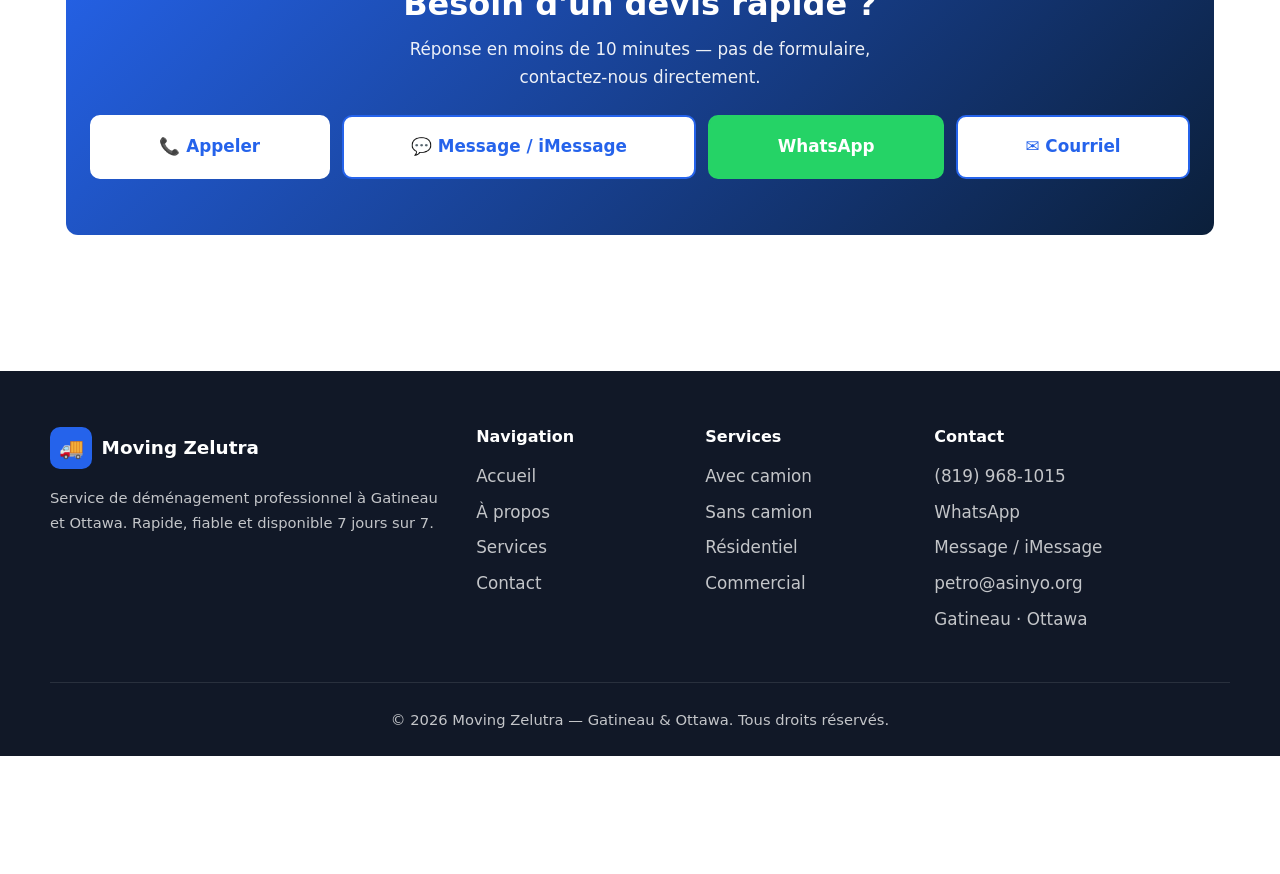
==== commit ab29a3ca: "Add files via upload" ====
--- a/index.html
+++ b/index.html
@@ -1,339 +1,364 @@
-revoir <!DOCTYPE html>
-<html lang="fr">
-<head>
-  <meta charset="UTF-8">
-  <meta name="viewport" content="width=device-width, initial-scale=1.0">
-  <meta name="description" content="Déménagement rapide et fiable à Gatineau et Ottawa. Avec ou sans camion, 7 jours sur 7. Devis rapide par téléphone ou WhatsApp.">
-  <title>Moving Zelutra | Déménagement Gatineau & Ottawa</title>
-  <link rel="stylesheet" href="css/style.css">
-</head>
-<body>
-  <div class="top-bar">
-    <div class="container">
-      <span>📍 Gatineau · Ottawa · Outaouais</span>
-      <span>Disponible <strong>7 jours sur 7</strong> — <a data-phone href="tel:+18199681015">(819) 968-1015</a></span>
-    </div>
-  </div>
-
-  <header class="header">
-    <div class="container">
-      <a href="index.html" class="logo">
-        <span class="logo-icon">🚚</span>
-        Moving Zelutra
-      </a>
-      <nav class="nav" aria-label="Navigation principale">
-        <a href="index.html" class="active">Accueil</a>
-        <a href="a-propos.html">À propos</a>
-        <a href="services.html">Services</a>
-        <a href="contact.html">Contact</a>
-      </nav>
-      <div class="header-cta">
-        <a href="contact.html" class="btn btn-outline">Contact</a>
-        <a data-phone class="btn btn-primary" href="tel:+18199681015">📞 Appeler</a>
-      </div>
-      <button class="nav-toggle" type="button" aria-label="Menu" aria-expanded="false">
-        <span></span><span></span><span></span>
-      </button>
-    </div>
-  </header>
-
-  <section class="hero">
-    <div class="hero-bg" style="background-image: url('images/camion.jpg');"></div>
-    <div class="container">
-      <span class="hero-badge">Service local · Gatineau & Ottawa</span>
-      <h1>Déménagement rapide et fiable à Gatineau & Ottawa</h1>
-      <p class="hero-lead">Service avec ou sans camion — 7 jours sur 7. Équipe professionnelle, prix compétitifs, réponse en moins de 10 minutes.</p>
-      <div class="contact-actions hero-actions">
-        <a data-phone class="btn btn-primary btn-lg" href="tel:+18199681015">📞 Appeler</a>
-        <a data-sms class="btn btn-white btn-lg" href="sms:+18199681015">💬 Message / iMessage</a>
-        <a data-whatsapp class="btn btn-wa btn-lg" href="https://wa.me/18199681015">WhatsApp</a>
-        <a data-mail class="btn btn-white btn-lg" href="mailto:petro@asinyo.org">✉️ Courriel</a>
-      </div>
-      <div class="hero-stats">
-        <div class="hero-stat">
-          <strong>7j/7</strong>
-          <span>Disponibilité</span>
-        </div>
-        <div class="hero-stat">
-          <strong>10 min</strong>
-          <span>Réponse rapide</span>
-        </div>
-        <div class="hero-stat">
-          <strong>100%</strong>
-          <span>Local Outaouais</span>
-        </div>
-      </div>
-    </div>
-  </section>
-
-  <section class="section" id="services">
-    <div class="container">
-      <div class="section-header">
-        <h2>Nos <span>services</span></h2>
-        <p>Solutions flexibles pour tous vos déménagements, résidentiels ou commerciaux.</p>
-      </div>
-      <div class="cards-grid services-grid">
-        <article class="card">
-          <div class="card-img-wrap"><img class="card-img" src="images/chargement-camion-demenagement.jpg" alt="Camion de déménagement devant une maison" width="800" height="500" loading="lazy" decoding="async"></div>
-          <div class="card-body">
-            <div class="card-icon">🚚</div>
-            <h3>Avec camion</h3>
-            <p>Transport complet, chargement et déchargement avec protection des meubles.</p>
-            <a href="services.html#camion" class="card-link">En savoir plus →</a>
-          </div>
-        </article>
-        <article class="card">
-          <div class="card-img-wrap"><img class="card-img" src="images/sans-camion-demenagement.png" alt="Déménageurs portant des cartons" width="800" height="500" loading="lazy" decoding="async"></div>
-          <div class="card-body">
-            <div class="card-icon">👷</div>
-            <h3>Sans camion</h3>
-            <p>Main-d'œuvre seulement : chargement, déchargement et aide à l'installation.</p>
-            <a href="services.html#main-oeuvre" class="card-link">En savoir plus →</a>
-          </div>
-        </article>
-        <article class="card">
-          <div class="card-img-wrap"><img class="card-img" src="images/residentiel.jpg" alt="Maison et appartement" width="800" height="500" loading="lazy" decoding="async"></div>
-          <div class="card-body">
-            <div class="card-icon">🏠</div>
-            <h3>Résidentiel</h3>
-            <p>Maisons, condos et appartements — déménagement soigné de A à Z.</p>
-            <a href="services.html#residentiel" class="card-link">En savoir plus →</a>
-          </div>
-        </article>
-        <article class="card">
-          <div class="card-img-wrap"><img class="card-img" src="images/commercial.jpg" alt="Bureau moderne" width="800" height="500" loading="lazy" decoding="async"></div>
-          <div class="card-body">
-            <div class="card-icon">🏢</div>
-            <h3>Commercial</h3>
-            <p>Bureaux et petits commerces, y compris soir et week-end.</p>
-            <a href="services.html#commercial" class="card-link">En savoir plus →</a>
-          </div>
-        </article>
-        <article class="card">
-          <div class="card-img-wrap"><img class="card-img" src="images/boite.png" alt="Cartons et emballage" width="800" height="500" loading="lazy" decoding="async"></div>
-          <div class="card-body">
-            <div class="card-icon">📦</div>
-            <h3>Emballage</h3>
-            <p>Boîtes, protection fragile et préparation avant le déménagement.</p>
-            <a href="services.html" class="card-link">En savoir plus →</a>
-          </div>
-        </article>
-        <article class="card">
-          <div class="card-img-wrap"><img class="card-img" src="images/meubles.jpg" alt="Transport de meubles" width="800" height="500" loading="lazy" decoding="async"></div>
-          <div class="card-body">
-            <div class="card-icon">🪑</div>
-            <h3>Transport meubles</h3>
-            <p>Sofa, lit, électroménagers — articles lourds ou encombrants.</p>
-            <a href="services.html" class="card-link">En savoir plus →</a>
-          </div>
-        </article>
-      </div>
-    </div>
-  </section>
-
-  <section class="section section-alt">
-    <div class="container">
-      <div class="section-header">
-        <h2>Comment ça <span>marche</span></h2>
-        <p>Un processus simple, sans formulaire compliqué.</p>
-      </div>
-      <div class="steps">
-        <div class="step">
-          <div class="step-num">1</div>
-          <h3>Contact rapide</h3>
-          <p>Appelez ou écrivez sur WhatsApp — nous répondons en quelques minutes.</p>
-        </div>
-        <div class="step">
-          <div class="step-num">2</div>
-          <h3>Estimation</h3>
-          <p>Devis rapide selon vos besoins, distance et volume à déménager.</p>
-        </div>
-        <div class="step">
-          <div class="step-num">3</div>
-          <h3>Planification</h3>
-          <p>Date, heure et équipe confirmés — tout est organisé à l'avance.</p>
-        </div>
-        <div class="step">
-          <div class="step-num">4</div>
-          <h3>Jour J</h3>
-          <p>Service ponctuel, efficace et respectueux de vos biens.</p>
-        </div>
-      </div>
-    </div>
-  </section>
-
-  <section class="section">
-    <div class="container">
-      <div class="section-header">
-        <h2>Pourquoi nous <span>choisir</span></h2>
-        <p>L'expérience d'une entreprise locale sérieuse, comme les leaders de la région.</p>
-      </div>
-      <div class="features-grid">
-        <div class="feature">
-          <span class="feature-icon">⚡</span>
-          <div>
-            <h3>Rapide et ponctuel</h3>
-            <p>Respect des horaires et intervention efficace le jour du déménagement.</p>
-          </div>
-        </div>
-        <div class="feature">
-          <span class="feature-icon">💰</span>
-          <div>
-            <h3>Prix compétitifs</h3>
-            <p>Tarifs clairs, sans surprise — devis gratuit par téléphone ou WhatsApp.</p>
-          </div>
-        </div>
-        <div class="feature">
-          <span class="feature-icon">📍</span>
-          <div>
-            <h3>Gatineau & Ottawa</h3>
-            <p>Connaissance parfaite de la région : Hull, Aylmer, Kanata, Nepean…</p>
-          </div>
-        </div>
-        <div class="feature">
-          <span class="feature-icon">🤝</span>
-          <div>
-            <h3>Équipe professionnelle</h3>
-            <p>Service respectueux, soigné et adapté à chaque type de meuble.</p>
-          </div>
-        </div>
-        <div class="feature">
-          <span class="feature-icon">📦</span>
-          <div>
-            <h3>Aide complète</h3>
-            <p>Emballage, transport, montage et démontage selon vos besoins.</p>
-          </div>
-        </div>
-        <div class="feature">
-          <span class="feature-icon">📅</span>
-          <div>
-            <h3>7 jours sur 7</h3>
-            <p>Matin, soir et week-end — nous nous adaptons à votre horaire.</p>
-          </div>
-        </div>
-      </div>
-    </div>
-  </section>
-
-  <section class="section section-alt">
-    <div class="container zone-wrap">
-      <div>
-        <h2>Zone de <span style="color: var(--blue);">service</span></h2>
-        <p>Nous desservons toute la région de l'Outaouais et la capitale nationale.</p>
-        <ul class="zone-list">
-          <li>Gatineau, Québec</li>
-          <li>Ottawa, Ontario</li>
-          <li>Hull</li>
-          <li>Aylmer</li>
-          <li>Kanata</li>
-          <li>Nepean</li>
-          <li>Buckingham</li>
-          <li>Orléans</li>
-        </ul>
-      </div>
-      <div class="zone-map">
-        <div>
-          <div class="zone-map-placeholder">🗺️</div>
-          <p><strong>Gatineau — Ottawa</strong></p>
-          <p style="color: var(--gray-light); font-size: 0.95rem;">Service local dans toute la région</p>
-        </div>
-      </div>
-    </div>
-  </section>
-
-  <section class="section section-dark">
-    <div class="container">
-      <div class="section-header">
-        <h2>Ce que disent nos clients</h2>
-        <p>La confiance de familles et entreprises de la région.</p>
-      </div>
-      <div class="testimonials">
-        <blockquote class="testimonial">
-          <div class="testimonial-stars">★★★★★</div>
-          <p>« Équipe ponctuelle et très efficace. Déménagement d'appartement à Gatineau terminé en une journée. Je recommande sans hésiter. »</p>
-          <cite>— Client, Gatineau</cite>
-        </blockquote>
-        <blockquote class="testimonial">
-          <div class="testimonial-stars">★★★★★</div>
-          <p>« Réponse rapide sur WhatsApp, prix honnête et travail soigné. Parfait pour notre déménagement Ottawa → Hull. »</p>
-          <cite>— Client, Ottawa</cite>
-        </blockquote>
-        <blockquote class="testimonial">
-          <div class="testimonial-stars">★★★★★</div>
-          <p>« Service professionnel, meubles bien protégés. Disponibles un samedi — exactement ce qu'il nous fallait. »</p>
-          <cite>— Client, Aylmer</cite>
-        </blockquote>
-      </div>
-    </div>
-  </section>
-
-  <section class="section">
-    <div class="container">
-      <div class="cta-band">
-        <h2>Besoin d'un devis rapide ?</h2>
-        <p>Réponse en moins de 10 minutes — pas de formulaire, contactez-nous directement.</p>
-        <div class="contact-actions hero-actions">
-          <a data-phone class="btn btn-white btn-lg" href="tel:+18199681015">📞 Appeler</a>
-          <a data-sms class="btn btn-outline btn-lg" href="sms:+18199681015" style="background:#fff;">💬 Message / iMessage</a>
-          <a data-whatsapp class="btn btn-wa btn-lg" href="https://wa.me/18199681015">WhatsApp</a>
-          <a data-mail class="btn btn-outline btn-lg" href="mailto:petro@asinyo.org" style="background:#fff;">✉️ Courriel</a>
-        </div>
-      </div>
-    </div>
-  </section>
-
-  <footer class="footer">
-    <div class="container">
-      <div class="footer-grid">
-        <div>
-          <a href="index.html" class="logo">
-            <span class="logo-icon">🚚</span>
-            Moving Zelutra
-          </a>
-          <p>Service de déménagement professionnel à Gatineau et Ottawa. Rapide, fiable et disponible 7 jours sur 7.</p>
-        </div>
-        <div>
-          <h4>Navigation</h4>
-          <ul>
-            <li><a href="index.html">Accueil</a></li>
-            <li><a href="a-propos.html">À propos</a></li>
-            <li><a href="services.html">Services</a></li>
-            <li><a href="contact.html">Contact</a></li>
-          </ul>
-        </div>
-        <div>
-          <h4>Services</h4>
-          <ul>
-            <li><a href="services.html#camion">Avec camion</a></li>
-            <li><a href="services.html#main-oeuvre">Sans camion</a></li>
-            <li><a href="services.html#residentiel">Résidentiel</a></li>
-            <li><a href="services.html#commercial">Commercial</a></li>
-          </ul>
-        </div>
-        <div>
-          <h4>Contact</h4>
-          <ul>
-            <li><a data-phone href="tel:+18199681015">(819) 968-1015</a></li>
-            <li><a data-whatsapp href="https://wa.me/18199681015">WhatsApp</a></li>
-            <li><a data-sms href="sms:+18199681015">Message / iMessage</a></li>
-            <li><a data-mail href="mailto:petro@asinyo.org">petro@asinyo.org</a></li>
-            <li>Gatineau · Ottawa</li>
-          </ul>
-        </div>
-      </div>
-      <div class="footer-bottom">
-        <p>© 2026 Moving Zelutra — Gatineau & Ottawa. Tous droits réservés.</p>
-      </div>
-    </div>
-  </footer>
-
-  <div class="sticky-contact" aria-label="Contact rapide">
-    <a data-phone class="sticky-call" href="tel:+18199681015">📞 Appeler</a>
-    <a data-sms class="sticky-sms" href="sms:+18199681015">💬 Message</a>
-    <a data-whatsapp class="sticky-wa" href="https://wa.me/18199681015">WhatsApp</a>
-    <a data-mail class="sticky-mail" href="mailto:petro@asinyo.org">✉️ Courriel</a>
-  </div>
-
-  <script src="js/main.js"></script>
-</body>
-</html>
+<!DOCTYPE html>
+<html lang="fr">
+<head>
+  <meta charset="UTF-8">
+  <meta name="viewport" content="width=device-width, initial-scale=1.0">
+  <meta name="description" content="Déménagement rapide et fiable à Gatineau et Ottawa. Avec ou sans camion, 7 jours sur 7. Devis rapide par téléphone ou WhatsApp.">
+  <title>Moving Zelutra | Déménagement Gatineau & Ottawa</title>
+  <link rel="stylesheet" href="css/style.css">
+</head>
+<body>
+  <div class="top-bar">
+    <div class="container">
+      <span>📍 Gatineau · Ottawa · Outaouais</span>
+      <span>Disponible <strong>7 jours sur 7</strong> — <a data-phone href="tel:+18199681015">(819) 968-1015</a></span>
+    </div>
+  </div>
+
+  <header class="header">
+    <div class="container">
+      <a href="index.html" class="logo">
+        <span class="logo-icon">🚚</span>
+        Moving Zelutra
+      </a>
+      <nav class="nav" aria-label="Navigation principale">
+        <a href="index.html" class="active">Accueil</a>
+        <a href="a-propos.html">À propos</a>
+        <a href="services.html">Services</a>
+        <a href="contact.html">Contact</a>
+      </nav>
+      <div class="header-cta">
+        <a href="contact.html" class="btn btn-outline">Contact</a>
+        <a data-phone class="btn btn-primary" href="tel:+18199681015">📞 Appeler</a>
+      </div>
+      <button class="nav-toggle" type="button" aria-label="Menu" aria-expanded="false">
+        <span></span><span></span><span></span>
+      </button>
+    </div>
+  </header>
+
+  <section class="hero hero--banner">
+    <img class="hero__bg" src="images/hero-camion.png" alt="Camion de déménagement devant une maison à Gatineau" width="1920" height="800" fetchpriority="high" decoding="async">
+    <div class="hero__shade" aria-hidden="true"></div>
+    <div class="container">
+      <span class="hero-badge">Service local · Gatineau & Ottawa</span>
+      <h1>Déménagement rapide et fiable à Gatineau & Ottawa</h1>
+      <p class="hero-lead">Service avec ou sans camion — 7 jours sur 7. Équipe professionnelle, prix compétitifs, réponse en moins de 10 minutes.</p>
+      <div class="contact-actions hero-actions">
+        <a data-phone class="btn btn-primary btn-lg" href="tel:+18199681015">📞 Appeler</a>
+        <a data-sms class="btn btn-white btn-lg" href="sms:+18199681015">💬 Message / iMessage</a>
+        <a data-whatsapp class="btn btn-wa btn-lg" href="https://wa.me/18199681015">WhatsApp</a>
+        <a data-mail class="btn btn-white btn-lg" href="mailto:petro@asinyo.org">✉️ Courriel</a>
+      </div>
+      <div class="hero-stats">
+        <div class="hero-stat">
+          <strong>7j/7</strong>
+          <span>Disponibilité</span>
+        </div>
+        <div class="hero-stat">
+          <strong>10 min</strong>
+          <span>Réponse rapide</span>
+        </div>
+        <div class="hero-stat">
+          <strong>100%</strong>
+          <span>Local Outaouais</span>
+        </div>
+      </div>
+    </div>
+  </section>
+
+  <section class="section" id="services">
+    <div class="container">
+      <div class="section-header">
+        <h2>Nos <span>services</span></h2>
+        <p>Aperçu de nos prestations — le détail complet sur la page <a href="services.html">Services</a>.</p>
+      </div>
+      <div class="cards-grid services-grid">
+        <article class="card">
+          <div class="card-img-wrap"><img class="card-img" src="images/service-avec-camion.png" alt="Camion de déménagement devant une maison" width="800" height="500" loading="lazy" decoding="async"></div>
+          <div class="card-body">
+            <div class="card-icon">🚚</div>
+            <h3>Avec camion</h3>
+            <p>Transport complet, chargement et déchargement avec protection des meubles.</p>
+            <a href="services.html#camion" class="card-link">En savoir plus →</a>
+          </div>
+        </article>
+        <article class="card">
+          <div class="card-img-wrap"><img class="card-img" src="images/service-sans-camion.png" alt="Déménageurs portant des cartons" width="800" height="500" loading="lazy" decoding="async"></div>
+          <div class="card-body">
+            <div class="card-icon">👷</div>
+            <h3>Sans camion</h3>
+            <p>Main-d'œuvre seulement : chargement, déchargement et aide à l'installation.</p>
+            <a href="services.html#main-oeuvre" class="card-link">En savoir plus →</a>
+          </div>
+        </article>
+        <article class="card">
+          <div class="card-img-wrap"><img class="card-img" src="images/service-residentiel.png" alt="Maison et appartement" width="800" height="500" loading="lazy" decoding="async"></div>
+          <div class="card-body">
+            <div class="card-icon">🏠</div>
+            <h3>Résidentiel</h3>
+            <p>Maisons, condos et appartements — déménagement soigné de A à Z.</p>
+            <a href="services.html#residentiel" class="card-link">En savoir plus →</a>
+          </div>
+        </article>
+        <article class="card">
+          <div class="card-img-wrap"><img class="card-img" src="images/service-commercial.png" alt="Bureau moderne" width="800" height="500" loading="lazy" decoding="async"></div>
+          <div class="card-body">
+            <div class="card-icon">🏢</div>
+            <h3>Commercial</h3>
+            <p>Bureaux et petits commerces, y compris soir et week-end.</p>
+            <a href="services.html#commercial" class="card-link">En savoir plus →</a>
+          </div>
+        </article>
+        <article class="card">
+          <div class="card-img-wrap"><img class="card-img" src="images/service-emballage.png" alt="Service d'emballage professionnel" width="800" height="500" loading="lazy" decoding="async"></div>
+          <div class="card-body">
+            <div class="card-icon">📦</div>
+            <h3>Service emballage</h3>
+            <p>Boîtes, protection fragile et préparation complète avant le déménagement.</p>
+            <a href="services.html#emballage" class="card-link">En savoir plus →</a>
+          </div>
+        </article>
+        <article class="card">
+          <div class="card-img-wrap"><img class="card-img" src="images/service-transport-meubles.png" alt="Transport de meubles" width="800" height="500" loading="lazy" decoding="async"></div>
+          <div class="card-body">
+            <div class="card-icon">🪑</div>
+            <h3>Transport meubles</h3>
+            <p>Sofa, lit, électroménagers — articles lourds ou encombrants.</p>
+            <a href="services.html#transport-meubles" class="card-link">En savoir plus →</a>
+          </div>
+        </article>
+        <article class="card">
+          <div class="card-img-wrap"><img class="card-img" src="images/service-demontage.png" alt="Démontage de meubles" width="800" height="500" loading="lazy" decoding="async"></div>
+          <div class="card-body">
+            <div class="card-icon">🔧</div>
+            <h3>Démontage meubles</h3>
+            <p>Lits, armoires, tables — démontage soigné pour un transport sécuritaire.</p>
+            <a href="services.html#demontage" class="card-link">En savoir plus →</a>
+          </div>
+        </article>
+        <article class="card">
+          <div class="card-img-wrap"><img class="card-img" src="images/service-montage.png" alt="Montage de meubles" width="800" height="500" loading="lazy" decoding="async"></div>
+          <div class="card-body">
+            <div class="card-icon">🛠️</div>
+            <h3>Montage meubles</h3>
+            <p>Installation et remontage de vos meubles dans votre nouveau logement.</p>
+            <a href="services.html#montage" class="card-link">En savoir plus →</a>
+          </div>
+        </article>
+        <article class="card">
+          <div class="card-img-wrap"><img class="card-img" src="images/service-nettoyage.png" alt="Nettoyage après déménagement" width="800" height="500" loading="lazy" decoding="async"></div>
+          <div class="card-body">
+            <div class="card-icon">✨</div>
+            <h3>Nettoyage après déménagement</h3>
+            <p>Logement propre et prêt à emménager — ancien ou nouveau domicile.</p>
+            <a href="services.html#nettoyage" class="card-link">En savoir plus →</a>
+          </div>
+        </article>
+      </div>
+    </div>
+  </section>
+
+  <section class="section section-alt">
+    <div class="container">
+      <div class="section-header">
+        <h2>Comment ça <span>marche</span></h2>
+        <p>Un processus simple, sans formulaire compliqué.</p>
+      </div>
+      <div class="steps">
+        <div class="step">
+          <div class="step-num">1</div>
+          <h3>Contact rapide</h3>
+          <p>Appelez ou écrivez sur WhatsApp — nous répondons en quelques minutes.</p>
+        </div>
+        <div class="step">
+          <div class="step-num">2</div>
+          <h3>Estimation</h3>
+          <p>Devis rapide selon vos besoins, distance et volume à déménager.</p>
+        </div>
+        <div class="step">
+          <div class="step-num">3</div>
+          <h3>Planification</h3>
+          <p>Date, heure et équipe confirmés — tout est organisé à l'avance.</p>
+        </div>
+        <div class="step">
+          <div class="step-num">4</div>
+          <h3>Jour J</h3>
+          <p>Service ponctuel, efficace et respectueux de vos biens.</p>
+        </div>
+      </div>
+    </div>
+  </section>
+
+  <section class="section">
+    <div class="container">
+      <div class="section-header">
+        <h2>Pourquoi nous <span>choisir</span></h2>
+        <p>Une équipe locale engagée pour un déménagement sans stress.</p>
+      </div>
+      <div class="features-grid">
+        <div class="feature">
+          <span class="feature-icon">⚡</span>
+          <div>
+            <h3>Rapide et ponctuel</h3>
+            <p>Respect des horaires et intervention efficace le jour du déménagement.</p>
+          </div>
+        </div>
+        <div class="feature">
+          <span class="feature-icon">💰</span>
+          <div>
+            <h3>Prix compétitifs</h3>
+            <p>Tarifs clairs, sans surprise — devis gratuit par téléphone ou WhatsApp.</p>
+          </div>
+        </div>
+        <div class="feature">
+          <span class="feature-icon">📍</span>
+          <div>
+            <h3>Gatineau & Ottawa</h3>
+            <p>Connaissance parfaite de la région : Hull, Aylmer, Kanata, Nepean…</p>
+          </div>
+        </div>
+        <div class="feature">
+          <span class="feature-icon">🤝</span>
+          <div>
+            <h3>Équipe professionnelle</h3>
+            <p>Service respectueux, soigné et adapté à chaque type de meuble.</p>
+          </div>
+        </div>
+        <div class="feature">
+          <span class="feature-icon">📦</span>
+          <div>
+            <h3>Services à la carte</h3>
+            <p>Emballage, montage ou nettoyage — combinez selon votre projet.</p>
+          </div>
+        </div>
+        <div class="feature">
+          <span class="feature-icon">📅</span>
+          <div>
+            <h3>7 jours sur 7</h3>
+            <p>Matin, soir et week-end — nous nous adaptons à votre horaire.</p>
+          </div>
+        </div>
+      </div>
+    </div>
+  </section>
+
+  <section class="section section-alt">
+    <div class="container zone-wrap">
+      <div>
+        <h2>Zone de <span style="color: var(--blue);">service</span></h2>
+        <p>Nous desservons toute la région de l'Outaouais et la capitale nationale.</p>
+        <ul class="zone-list">
+          <li>Gatineau, Québec</li>
+          <li>Ottawa, Ontario</li>
+          <li>Hull</li>
+          <li>Aylmer</li>
+          <li>Kanata</li>
+          <li>Nepean</li>
+          <li>Buckingham</li>
+          <li>Orléans</li>
+        </ul>
+      </div>
+      <div class="zone-map">
+        <img src="images/zone-gatineau-ottawa.png" alt="Zone de service Gatineau et Ottawa" width="800" height="500" loading="lazy" decoding="async">
+        <p class="zone-map-caption"><strong>Gatineau — Ottawa</strong> · Service local dans toute la région</p>
+      </div>
+    </div>
+  </section>
+
+  <section class="section section-dark">
+    <div class="container">
+      <div class="section-header">
+        <h2>Ce que disent nos clients</h2>
+        <p>La confiance de familles et entreprises de la région.</p>
+      </div>
+      <div class="testimonials">
+        <blockquote class="testimonial">
+          <div class="testimonial-stars">★★★★★</div>
+          <p>« Équipe ponctuelle et très efficace. Déménagement d'appartement à Gatineau terminé en une journée. Je recommande sans hésiter. »</p>
+          <cite>— Client, Gatineau</cite>
+        </blockquote>
+        <blockquote class="testimonial">
+          <div class="testimonial-stars">★★★★★</div>
+          <p>« Réponse rapide sur WhatsApp, prix honnête et travail soigné. Parfait pour notre déménagement Ottawa → Hull. »</p>
+          <cite>— Client, Ottawa</cite>
+        </blockquote>
+        <blockquote class="testimonial">
+          <div class="testimonial-stars">★★★★★</div>
+          <p>« Service professionnel, meubles bien protégés. Disponibles un samedi — exactement ce qu'il nous fallait. »</p>
+          <cite>— Client, Aylmer</cite>
+        </blockquote>
+      </div>
+    </div>
+  </section>
+
+  <section class="section">
+    <div class="container">
+      <div class="cta-band">
+        <h2>Besoin d'un devis rapide ?</h2>
+        <p>Réponse en moins de 10 minutes — pas de formulaire, contactez-nous directement.</p>
+        <div class="contact-actions hero-actions">
+          <a data-phone class="btn btn-white btn-lg" href="tel:+18199681015">📞 Appeler</a>
+          <a data-sms class="btn btn-outline btn-lg" href="sms:+18199681015" style="background:#fff;">💬 Message / iMessage</a>
+          <a data-whatsapp class="btn btn-wa btn-lg" href="https://wa.me/18199681015">WhatsApp</a>
+          <a data-mail class="btn btn-outline btn-lg" href="mailto:petro@asinyo.org" style="background:#fff;">✉️ Courriel</a>
+        </div>
+      </div>
+    </div>
+  </section>
+
+  <footer class="footer">
+    <div class="container">
+      <div class="footer-grid">
+        <div>
+          <a href="index.html" class="logo">
+            <span class="logo-icon">🚚</span>
+            Moving Zelutra
+          </a>
+          <p>Service de déménagement professionnel à Gatineau et Ottawa. Rapide, fiable et disponible 7 jours sur 7.</p>
+        </div>
+        <div>
+          <h4>Navigation</h4>
+          <ul>
+            <li><a href="index.html">Accueil</a></li>
+            <li><a href="a-propos.html">À propos</a></li>
+            <li><a href="services.html">Services</a></li>
+            <li><a href="contact.html">Contact</a></li>
+          </ul>
+        </div>
+        <div>
+          <h4>Services</h4>
+          <ul>
+            <li><a href="services.html#camion">Avec camion</a></li>
+            <li><a href="services.html#main-oeuvre">Sans camion</a></li>
+            <li><a href="services.html#residentiel">Résidentiel</a></li>
+            <li><a href="services.html#commercial">Commercial</a></li>
+          </ul>
+        </div>
+        <div>
+          <h4>Contact</h4>
+          <ul>
+            <li><a data-phone href="tel:+18199681015">(819) 968-1015</a></li>
+            <li><a data-whatsapp href="https://wa.me/18199681015">WhatsApp</a></li>
+            <li><a data-sms href="sms:+18199681015">Message / iMessage</a></li>
+            <li><a data-mail href="mailto:petro@asinyo.org">petro@asinyo.org</a></li>
+            <li>Gatineau · Ottawa</li>
+          </ul>
+        </div>
+      </div>
+      <div class="footer-bottom">
+        <p>© 2026 Moving Zelutra — Gatineau & Ottawa. Tous droits réservés.</p>
+      </div>
+    </div>
+  </footer>
+
+  <div class="sticky-contact" aria-label="Contact rapide">
+    <a data-phone class="sticky-call" href="tel:+18199681015">📞 Appeler</a>
+    <a data-sms class="sticky-sms" href="sms:+18199681015">💬 Message</a>
+    <a data-whatsapp class="sticky-wa" href="https://wa.me/18199681015">WhatsApp</a>
+    <a data-mail class="sticky-mail" href="mailto:petro@asinyo.org">✉️ Courriel</a>
+  </div>
+
+  <script src="js/main.js"></script>
+</body>
+</html>
--- a/css/style.css
+++ b/css/style.css
@@ -1,1494 +1,1940 @@
-/* ===== Variables ===== */
-:root {
-  --blue: #2563eb;
-  --blue-dark: #1e5eff;
-  --blue-section: #0b1f3a;
-  --blue-light: #eff6ff;
-  --blue-hover: #dbeafe;
-  --white: #ffffff;
-  --black: #111827;
-  --gray: #374151;
-  --gray-light: #6b7280;
-  --gray-bg: #f9fafb;
-  --border: #e5e7eb;
-  --shadow: 0 4px 24px rgba(11, 31, 58, 0.08);
-  --shadow-lg: 0 12px 40px rgba(11, 31, 58, 0.12);
-  --radius: 12px;
-  --radius-btn: 10px;
-  --header-h: 72px;
-  --sticky-bar-h: 118px;
-  --font: "Segoe UI", system-ui, -apple-system, BlinkMacSystemFont, sans-serif;
-  --max: 1180px;
-  --transition: 0.25s ease;
-  --transition-slow: 0.45s cubic-bezier(0.22, 1, 0.36, 1);
-}
-
-*,
-*::before,
-*::after {
-  box-sizing: border-box;
-  margin: 0;
-  padding: 0;
-}
-
-html {
-  scroll-behavior: smooth;
-}
-
-body {
-  font-family: var(--font);
-  color: var(--gray);
-  background: var(--white);
-  line-height: 1.65;
-  font-size: 1.05rem;
-  padding-bottom: var(--sticky-bar-h);
-}
-
-body.no-sticky-bar {
-  padding-bottom: 0;
-}
-
-img {
-  max-width: 100%;
-  height: auto;
-  display: block;
-}
-
-a {
-  color: var(--blue);
-  text-decoration: none;
-  transition: color var(--transition);
-}
-
-a:hover {
-  color: var(--blue-dark);
-}
-
-h1, h2, h3, h4 {
-  color: var(--black);
-  line-height: 1.25;
-  font-weight: 700;
-}
-
-h1 { font-size: clamp(2rem, 5vw, 2.75rem); }
-h2 { font-size: clamp(1.6rem, 3.5vw, 2rem); }
-h3 { font-size: 1.2rem; }
-
-.container {
-  width: min(100% - 2rem, var(--max));
-  margin-inline: auto;
-}
-
-/* ===== Top bar ===== */
-.top-bar {
-  background: var(--blue-section);
-  color: rgba(255, 255, 255, 0.9);
-  font-size: 0.9rem;
-  padding: 0.5rem 0;
-}
-
-.top-bar .container {
-  display: flex;
-  flex-wrap: wrap;
-  justify-content: space-between;
-  align-items: center;
-  gap: 0.5rem 1rem;
-}
-
-.top-bar a {
-  color: #fff;
-  font-weight: 600;
-}
-
-.top-bar a:hover {
-  color: #93c5fd;
-}
-
-/* ===== Header ===== */
-.header {
-  position: sticky;
-  top: 0;
-  z-index: 100;
-  background: var(--white);
-  border-bottom: 1px solid var(--border);
-  height: var(--header-h);
-  transition: box-shadow var(--transition);
-}
-
-.header.scrolled {
-  box-shadow: 0 2px 16px rgba(11, 31, 58, 0.08);
-}
-
-.header .container {
-  display: flex;
-  align-items: center;
-  justify-content: space-between;
-  height: 100%;
-  gap: 1rem;
-}
-
-.logo {
-  display: flex;
-  align-items: center;
-  gap: 0.6rem;
-  font-weight: 800;
-  font-size: 1.15rem;
-  color: var(--black);
-}
-
-.logo:hover {
-  color: var(--blue);
-}
-
-.logo-icon {
-  width: 42px;
-  height: 42px;
-  background: var(--blue);
-  border-radius: 10px;
-  display: grid;
-  place-items: center;
-  color: #fff;
-  font-size: 1.25rem;
-}
-
-.nav {
-  display: flex;
-  align-items: center;
-  gap: 1.75rem;
-}
-
-.nav a {
-  color: var(--black);
-  font-weight: 500;
-  font-size: 0.98rem;
-}
-
-.nav a {
-  transition: color 0.25s ease;
-}
-
-.nav a:hover,
-.nav a.active {
-  color: var(--blue);
-}
-
-.footer a,
-.top-bar a {
-  transition: color 0.25s ease, opacity 0.25s ease;
-}
-
-.header-cta {
-  display: flex;
-  gap: 0.6rem;
-}
-
-.nav-toggle {
-  display: none;
-  flex-direction: column;
-  gap: 5px;
-  background: none;
-  border: none;
-  cursor: pointer;
-  padding: 4px;
-}
-
-.nav-toggle span {
-  width: 26px;
-  height: 3px;
-  background: var(--black);
-  border-radius: 2px;
-  transition: var(--transition);
-}
-
-/* ===== Animations ===== */
-@keyframes fadeInUp {
-  from {
-    opacity: 0;
-    transform: translateY(32px);
-  }
-  to {
-    opacity: 1;
-    transform: translateY(0);
-  }
-}
-
-@keyframes fadeIn {
-  from { opacity: 0; }
-  to { opacity: 1; }
-}
-
-@keyframes heroZoom {
-  from { transform: scale(1.06); }
-  to { transform: scale(1); }
-}
-
-.reveal {
-  opacity: 0;
-  transform: translateY(28px);
-  transition: opacity 0.65s var(--transition-slow), transform 0.65s var(--transition-slow);
-}
-
-.reveal.is-visible {
-  opacity: 1;
-  transform: translateY(0);
-}
-
-.hero .container > .reveal,
-.hero .container > .hero-badge,
-.hero .container > h1,
-.hero .container > .hero-lead,
-.hero .container > .contact-actions,
-.hero .container > .hero-stats {
-  animation: fadeInUp 0.85s var(--transition-slow) backwards;
-}
-
-.hero .hero-badge { animation-delay: 0.05s; }
-.hero h1 { animation-delay: 0.12s; }
-.hero .hero-lead { animation-delay: 0.2s; }
-.hero .contact-actions { animation-delay: 0.28s; }
-.hero .hero-stats { animation-delay: 0.38s; }
-
-.page-hero .container > * {
-  animation: fadeInUp 0.7s var(--transition-slow) backwards;
-}
-
-.page-hero h1 { animation-delay: 0.08s; }
-.page-hero p { animation-delay: 0.16s; }
-
-@media (prefers-reduced-motion: reduce) {
-  .reveal,
-  .hero .container > *,
-  .hero-bg,
-  .page-hero .container > * {
-    animation: none !important;
-    transition: none !important;
-    opacity: 1 !important;
-    transform: none !important;
-  }
-}
-
-/* ===== Grille 3 colonnes ===== */
-.grid-3 {
-  display: grid;
-  grid-template-columns: repeat(3, 1fr);
-  gap: 1.5rem;
-}
-
-.grid-3 > .card,
-.grid-3 > .feature,
-.grid-3 > .contact-card,
-.grid-3 > .value-card,
-.grid-3 > .content-img {
-  min-width: 0;
-}
-
-/* Centrer le dernier élément seul (4 cartes seulement — pas la grille services) */
-@media (min-width: 901px) {
-  .cards-grid:not(.services-grid):not(.cards-grid-4) > :last-child:nth-child(3n + 1):not(:only-child),
-  .grid-3 > :last-child:nth-child(3n + 1):not(:only-child) {
-    grid-column: 2;
-  }
-}
-
-/* Contact : 2×2 puis 4 colonnes sur grand écran */
-.contact-cards {
-  grid-template-columns: repeat(2, 1fr);
-}
-
-@media (min-width: 1024px) {
-  .contact-cards {
-    grid-template-columns: repeat(4, 1fr);
-  }
-
-  .contact-cards > :last-child:nth-child(3n + 1) {
-    grid-column: auto;
-  }
-}
-
-/* ===== Buttons ===== */
-.btn {
-  display: inline-flex;
-  align-items: center;
-  justify-content: center;
-  gap: 0.45rem;
-  padding: 0.85rem 1.5rem;
-  font-size: 1rem;
-  font-weight: 600;
-  border-radius: var(--radius-btn);
-  border: 2px solid transparent;
-  cursor: pointer;
-  transition:
-    background 0.3s ease,
-    color 0.3s ease,
-    border-color 0.3s ease,
-    transform 0.3s ease,
-    box-shadow 0.3s ease;
-  white-space: nowrap;
-}
-
-.btn:active {
-  transform: scale(0.97);
-}
-
-.btn-primary {
-  background: var(--blue);
-  color: #fff;
-  border-color: var(--blue);
-}
-
-.btn-primary:hover {
-  background: var(--blue-section);
-  border-color: var(--blue-section);
-  color: #fff;
-  transform: translateY(-3px);
-  box-shadow: 0 10px 28px rgba(37, 99, 235, 0.4);
-}
-
-.btn-outline {
-  background: var(--white);
-  color: var(--blue);
-  border-color: var(--blue);
-}
-
-.btn-outline:hover {
-  background: var(--blue);
-  color: #fff;
-  border-color: var(--blue);
-  transform: translateY(-3px);
-  box-shadow: 0 8px 24px rgba(37, 99, 235, 0.3);
-}
-
-.btn-white {
-  background: #fff;
-  color: var(--blue);
-  border-color: #fff;
-}
-
-.btn-white:hover {
-  background: var(--blue);
-  color: #fff;
-  border-color: var(--blue);
-  transform: translateY(-3px);
-  box-shadow: 0 8px 24px rgba(37, 99, 235, 0.25);
-}
-
-.btn-lg {
-  padding: 1rem 1.75rem;
-  font-size: 1.05rem;
-}
-
-/* ===== Hero ===== */
-.hero {
-  position: relative;
-  min-height: 520px;
-  display: flex;
-  align-items: center;
-  color: #fff;
-  overflow: hidden;
-}
-
-.hero-bg {
-  position: absolute;
-  inset: 0;
-  background: center / cover no-repeat;
-  z-index: 0;
-  animation: heroZoom 1.4s ease-out;
-}
-
-.hero-bg::after {
-  content: "";
-  position: absolute;
-  inset: 0;
-  background: linear-gradient(105deg, rgba(11, 31, 58, 0.92) 0%, rgba(11, 31, 58, 0.75) 45%, rgba(11, 31, 58, 0.4) 100%);
-}
-
-.hero .container {
-  position: relative;
-  z-index: 1;
-  padding: 4rem 0;
-}
-
-.hero-badge {
-  display: inline-block;
-  background: rgba(37, 99, 235, 0.9);
-  padding: 0.35rem 0.85rem;
-  border-radius: 50px;
-  font-size: 0.85rem;
-  font-weight: 600;
-  margin-bottom: 1rem;
-}
-
-.hero h1 {
-  color: #fff;
-  max-width: 640px;
-  margin-bottom: 1rem;
-}
-
-.hero-lead {
-  font-size: 1.2rem;
-  max-width: 520px;
-  margin-bottom: 1.75rem;
-  color: rgba(255, 255, 255, 0.92);
-}
-
-.hero-actions {
-  display: flex;
-  flex-wrap: wrap;
-  gap: 0.85rem;
-}
-
-.hero-stats {
-  display: flex;
-  flex-wrap: wrap;
-  gap: 2rem;
-  margin-top: 2.5rem;
-  padding-top: 2rem;
-  border-top: 1px solid rgba(255, 255, 255, 0.2);
-}
-
-.hero-stat strong {
-  display: block;
-  font-size: 1.75rem;
-  color: #fff;
-}
-
-.hero-stat span {
-  font-size: 0.9rem;
-  color: rgba(255, 255, 255, 0.8);
-}
-
-/* ===== Sections ===== */
-.section {
-  padding: 4.5rem 0;
-}
-
-.section-alt {
-  background: var(--gray-bg);
-}
-
-.section-dark {
-  background: var(--blue-section);
-  color: rgba(255, 255, 255, 0.88);
-}
-
-.section-dark h2,
-.section-dark h3 {
-  color: #fff;
-}
-
-.section-header {
-  text-align: center;
-  max-width: 640px;
-  margin: 0 auto 3rem;
-}
-
-.section-header h2 {
-  margin-bottom: 0.75rem;
-}
-
-.section-header h2 span {
-  color: var(--blue);
-}
-
-.section-header p {
-  color: var(--gray-light);
-}
-
-.section-dark .section-header p {
-  color: rgba(255, 255, 255, 0.75);
-}
-
-/* ===== Cards ===== */
-.cards-grid {
-  display: grid;
-  grid-template-columns: repeat(3, 1fr);
-  gap: 1.5rem;
-}
-
-/* Grille 4 cartes sur une ligne (page À propos) */
-.cards-grid-4 {
-  grid-template-columns: repeat(4, minmax(0, 1fr));
-}
-
-.cards-grid-4 > .card {
-  grid-column: auto !important;
-  display: flex;
-  flex-direction: column;
-  height: 100%;
-}
-
-.cards-grid-4 .card-body {
-  flex: 1;
-  display: flex;
-  flex-direction: column;
-}
-
-.cards-grid-4 .card-body p {
-  flex: 1;
-}
-
-/* Grille services : toujours 3 colonnes × 2 lignes (6 cartes) */
-.services-grid {
-  grid-template-columns: repeat(3, minmax(0, 1fr));
-}
-
-.services-grid .card {
-  grid-column: auto !important;
-  display: flex;
-  flex-direction: column;
-}
-
-.card-img-wrap {
-  overflow: hidden;
-  height: 200px;
-  background: linear-gradient(135deg, var(--blue-light) 0%, #e5e7eb 100%);
-  flex-shrink: 0;
-}
-
-.services-grid .card-img {
-  height: 100%;
-  min-height: 200px;
-}
-
-.card {
-  background: var(--white);
-  border-radius: var(--radius);
-  overflow: hidden;
-  box-shadow: var(--shadow);
-  border: 1px solid var(--border);
-  transition:
-    transform 0.35s var(--transition-slow),
-    box-shadow 0.35s ease,
-    border-color 0.35s ease;
-}
-
-.card:hover {
-  transform: translateY(-8px);
-  box-shadow: var(--shadow-lg);
-  border-color: var(--blue);
-}
-
-.card:hover .card-img {
-  transform: scale(1.06);
-}
-
-.card-img {
-  height: 200px;
-  object-fit: cover;
-  width: 100%;
-  transition: transform 0.5s ease;
-  background: var(--gray-bg);
-}
-
-.card-body {
-  padding: 1.35rem 1.5rem 1.5rem;
-}
-
-.card-icon {
-  width: 48px;
-  height: 48px;
-  background: var(--blue-light);
-  color: var(--blue);
-  border-radius: 10px;
-  display: grid;
-  place-items: center;
-  font-size: 1.4rem;
-  margin-bottom: 1rem;
-}
-
-.card h3 {
-  margin-bottom: 0.5rem;
-}
-
-.card p {
-  font-size: 0.95rem;
-  color: var(--gray-light);
-}
-
-.card-link {
-  display: inline-flex;
-  align-items: center;
-  gap: 0.3rem;
-  margin-top: 0.85rem;
-  font-weight: 600;
-  font-size: 0.95rem;
-  padding: 0.35rem 0;
-  transition: color 0.25s ease, gap 0.25s ease;
-}
-
-.card-link:hover {
-  color: var(--blue-section);
-  gap: 0.55rem;
-}
-
-/* ===== Steps ===== */
-.steps {
-  display: grid;
-  grid-template-columns: repeat(auto-fit, minmax(220px, 1fr));
-  gap: 1.5rem;
-  counter-reset: step;
-}
-
-.step {
-  text-align: center;
-  padding: 1.5rem;
-  border-radius: var(--radius);
-  border: 1px solid transparent;
-  transition:
-    transform 0.35s ease,
-    border-color 0.35s ease,
-    background 0.35s ease;
-}
-
-.step:hover {
-  transform: translateY(-4px);
-  border-color: var(--blue-hover);
-  background: var(--white);
-}
-
-.step:hover .step-num {
-  background: var(--blue-section);
-  transform: scale(1.08);
-}
-
-.step-num {
-  width: 52px;
-  height: 52px;
-  background: var(--blue);
-  color: #fff;
-  border-radius: 50%;
-  display: grid;
-  place-items: center;
-  font-weight: 800;
-  font-size: 1.25rem;
-  margin: 0 auto 1rem;
-  transition: background 0.3s ease, transform 0.3s ease;
-}
-
-.step h3 {
-  margin-bottom: 0.5rem;
-}
-
-/* ===== Features ===== */
-.features-grid {
-  display: grid;
-  grid-template-columns: repeat(3, 1fr);
-  gap: 1.25rem;
-}
-
-.feature {
-  display: flex;
-  gap: 1rem;
-  padding: 1.25rem;
-  background: var(--white);
-  border-radius: var(--radius);
-  border: 1px solid var(--border);
-  transition:
-    transform 0.35s var(--transition-slow),
-    box-shadow 0.35s ease,
-    border-color 0.35s ease;
-}
-
-.feature:hover {
-  transform: translateY(-6px);
-  border-color: var(--blue);
-  box-shadow: var(--shadow-lg);
-}
-
-.feature:hover .feature-icon {
-  background: var(--blue);
-  color: #fff;
-  transform: scale(1.08);
-}
-
-.feature-icon {
-  flex-shrink: 0;
-  width: 44px;
-  height: 44px;
-  background: var(--blue-light);
-  color: var(--blue);
-  border-radius: 10px;
-  display: grid;
-  place-items: center;
-  font-size: 1.2rem;
-  transition: background 0.3s ease, color 0.3s ease, transform 0.3s ease;
-}
-
-.feature h3 {
-  font-size: 1.05rem;
-  margin-bottom: 0.25rem;
-}
-
-.feature p {
-  font-size: 0.92rem;
-  color: var(--gray-light);
-}
-
-/* ===== Zone ===== */
-.zone-wrap {
-  display: grid;
-  grid-template-columns: 1fr 1fr;
-  gap: 2.5rem;
-  align-items: center;
-}
-
-.zone-list {
-  list-style: none;
-  display: grid;
-  grid-template-columns: 1fr 1fr;
-  gap: 0.6rem 1rem;
-  margin-top: 1.25rem;
-}
-
-.zone-list li::before {
-  content: "✓ ";
-  color: var(--blue);
-  font-weight: 700;
-}
-
-.zone-map {
-  border-radius: var(--radius);
-  overflow: hidden;
-  box-shadow: var(--shadow);
-  min-height: 280px;
-  background: var(--blue-light);
-  display: grid;
-  place-items: center;
-  padding: 2rem;
-  text-align: center;
-}
-
-.zone-map-placeholder {
-  font-size: 4rem;
-  margin-bottom: 0.5rem;
-}
-
-/* ===== Testimonials ===== */
-.testimonials {
-  display: grid;
-  grid-template-columns: repeat(auto-fit, minmax(300px, 1fr));
-  gap: 1.5rem;
-}
-
-.testimonial {
-  background: var(--white);
-  padding: 1.5rem;
-  border-radius: var(--radius);
-  border: 1px solid var(--border);
-  box-shadow: var(--shadow);
-  transition: transform 0.35s ease, border-color 0.35s ease, box-shadow 0.35s ease;
-}
-
-.testimonial:hover {
-  transform: translateY(-6px);
-  border-color: var(--blue);
-  box-shadow: var(--shadow-lg);
-}
-
-.testimonial-stars {
-  color: #f59e0b;
-  margin-bottom: 0.75rem;
-  letter-spacing: 2px;
-}
-
-.testimonial p {
-  font-style: italic;
-  margin-bottom: 1rem;
-  color: var(--gray);
-}
-
-.testimonial cite {
-  font-style: normal;
-  font-weight: 600;
-  color: var(--black);
-  font-size: 0.9rem;
-}
-
-/* ===== CTA band ===== */
-.cta-band {
-  background: linear-gradient(135deg, var(--blue) 0%, var(--blue-section) 100%);
-  color: #fff;
-  text-align: center;
-  padding: 3.5rem 1.5rem;
-  border-radius: var(--radius);
-  margin: 0 auto;
-  max-width: var(--max);
-  width: calc(100% - 2rem);
-}
-
-.cta-band h2 {
-  color: #fff;
-  margin-bottom: 0.75rem;
-}
-
-.cta-band p {
-  margin-bottom: 1.5rem;
-  opacity: 0.92;
-  max-width: 520px;
-  margin-inline: auto;
-}
-
-.cta-band .hero-actions,
-.cta-band .contact-actions {
-  justify-content: center;
-}
-
-/* ===== Contact actions (4 boutons) ===== */
-.contact-actions {
-  display: flex;
-  flex-wrap: wrap;
-  gap: 0.75rem;
-}
-
-.contact-actions .btn {
-  flex: 1 1 auto;
-  min-width: 140px;
-}
-
-.btn-wa {
-  background: #25d366;
-  color: #fff;
-  border-color: #25d366;
-}
-
-.btn-wa:hover {
-  background: #128c7e;
-  border-color: #128c7e;
-  color: #fff;
-  transform: translateY(-3px);
-  box-shadow: 0 10px 28px rgba(37, 211, 102, 0.45);
-}
-
-.btn-mail {
-  background: var(--white);
-  color: var(--blue-section);
-  border-color: var(--blue-section);
-}
-
-.btn-mail:hover {
-  background: var(--blue-section);
-  color: #fff;
-  border-color: var(--blue-section);
-  transform: translateY(-3px);
-  box-shadow: 0 8px 24px rgba(11, 31, 58, 0.25);
-}
-
-/* ===== Page hero (inner) ===== */
-.page-hero {
-  background: var(--blue-section);
-  color: #fff;
-  padding: 3rem 0;
-  text-align: center;
-}
-
-.page-hero h1 {
-  color: #fff;
-  margin-bottom: 0.5rem;
-}
-
-.page-hero p {
-  color: rgba(255, 255, 255, 0.85);
-  max-width: 560px;
-  margin: 0 auto;
-}
-
-/* ===== About / content blocks ===== */
-.content-block {
-  display: grid;
-  grid-template-columns: 1fr 1fr;
-  gap: 3rem;
-  align-items: center;
-  margin-bottom: 4rem;
-}
-
-.content-block.reverse {
-  direction: rtl;
-}
-
-.content-block.reverse > * {
-  direction: ltr;
-}
-
-.content-block h2 {
-  margin-bottom: 1rem;
-  color: var(--blue);
-}
-
-.content-block ul {
-  margin-top: 1rem;
-  padding-left: 1.25rem;
-}
-
-.content-block li {
-  margin-bottom: 0.5rem;
-}
-
-.content-block__text p {
-  color: var(--gray);
-  line-height: 1.7;
-  margin-bottom: 1rem;
-}
-
-.content-block__text ul {
-  color: var(--gray);
-}
-
-.zigzag-blocks {
-  margin-top: 2.5rem;
-}
-
-.zigzag-blocks .content-block {
-  margin-bottom: 0;
-  padding-bottom: 4rem;
-  border-bottom: 1px solid var(--border);
-}
-
-.zigzag-blocks .content-block:last-child {
-  padding-bottom: 0;
-  border-bottom: none;
-}
-
-.content-img {
-  border-radius: var(--radius);
-  overflow: hidden;
-  box-shadow: var(--shadow-lg);
-  min-height: 280px;
-  background: var(--gray-bg);
-}
-
-.content-img img {
-  width: 100%;
-  height: 100%;
-  min-height: 280px;
-  object-fit: cover;
-  transition: transform 0.55s ease;
-}
-
-.content-img:hover img {
-  transform: scale(1.04);
-}
-
-.values-grid {
-  display: grid;
-  gap: 1.25rem;
-  margin: 0 auto;
-}
-
-/* 4 valeurs : une ligne, centrée */
-.values-grid-4 {
-  grid-template-columns: repeat(4, minmax(0, 1fr));
-  max-width: 1100px;
-  width: 100%;
-}
-
-.values-grid-4 > .value-card {
-  grid-column: auto !important;
-  height: 100%;
-  min-height: 100%;
-}
-
-.value-card {
-  text-align: center;
-  padding: 1.5rem 1rem;
-  background: var(--white);
-  border-radius: var(--radius);
-  border: 1px solid var(--border);
-  display: flex;
-  flex-direction: column;
-  align-items: center;
-  transition:
-    transform 0.35s ease,
-    border-color 0.35s ease,
-    box-shadow 0.35s ease;
-}
-
-.value-card h3 {
-  font-size: 1.05rem;
-  margin-bottom: 0.35rem;
-}
-
-.value-card p {
-  font-size: 0.92rem;
-  color: var(--gray-light);
-  margin: 0;
-}
-
-.value-card:hover {
-  transform: translateY(-6px);
-  border-color: var(--blue);
-  box-shadow: var(--shadow);
-}
-
-.value-card .card-icon {
-  margin: 0 auto 0.75rem;
-}
-
-/* ===== Services detail ===== */
-.service-detail {
-  padding: 2rem;
-  background: var(--white);
-  border-radius: var(--radius);
-  border: 1px solid var(--border);
-  margin-bottom: 1.5rem;
-  box-shadow: var(--shadow);
-  transition: transform 0.35s ease, border-color 0.35s ease, box-shadow 0.35s ease;
-}
-
-.service-detail:hover {
-  transform: translateX(6px);
-  border-color: var(--blue);
-  box-shadow: var(--shadow-lg);
-}
-
-.service-detail h3 {
-  color: var(--blue);
-  margin-bottom: 0.75rem;
-  display: flex;
-  align-items: center;
-  gap: 0.5rem;
-}
-
-.service-detail ul {
-  padding-left: 1.25rem;
-  color: var(--gray);
-}
-
-.service-detail li {
-  margin-bottom: 0.35rem;
-}
-
-.options-tags {
-  display: flex;
-  flex-wrap: wrap;
-  gap: 0.6rem;
-  margin-top: 1rem;
-}
-
-.tag {
-  background: var(--blue-light);
-  color: var(--blue);
-  padding: 0.4rem 0.9rem;
-  border-radius: 50px;
-  font-size: 0.88rem;
-  font-weight: 600;
-  transition: background 0.3s ease, color 0.3s ease, transform 0.3s ease;
-  cursor: default;
-}
-
-.tag:hover {
-  background: var(--blue);
-  color: #fff;
-  transform: translateY(-2px);
-}
-
-/* ===== Contact page ===== */
-.contact-page {
-  background: #f0f6ff;
-  min-height: 60vh;
-}
-
-.contact-cards {
-  display: grid;
-  gap: 1.5rem;
-  margin-bottom: 3rem;
-  align-items: stretch;
-}
-
-.contact-card {
-  display: flex;
-  flex-direction: column;
-  align-items: center;
-  height: 100%;
-  min-height: 100%;
-  background: var(--white);
-  padding: 2rem 1.5rem;
-  border-radius: var(--radius);
-  text-align: center;
-  box-shadow: var(--shadow);
-  border: 1px solid var(--border);
-  transition:
-    border-color 0.3s ease,
-    transform 0.35s ease,
-    box-shadow 0.35s ease;
-}
-
-.contact-card:hover {
-  border-color: var(--blue);
-  transform: translateY(-8px);
-  box-shadow: var(--shadow-lg);
-}
-
-.contact-card .card-icon {
-  margin: 0 auto 1rem;
-  width: 64px;
-  height: 64px;
-  min-width: 64px;
-  min-height: 64px;
-  font-size: 1.75rem;
-  flex-shrink: 0;
-}
-
-.contact-card h3 {
-  margin-bottom: 0.75rem;
-  font-size: 1.15rem;
-  line-height: 1.3;
-  min-height: 2.6rem;
-  display: flex;
-  align-items: center;
-  justify-content: center;
-}
-
-.contact-card__body {
-  flex: 1 1 auto;
-  display: flex;
-  flex-direction: column;
-  width: 100%;
-  margin-bottom: 1.25rem;
-}
-
-.contact-card__desc {
-  color: var(--gray-light);
-  font-size: 0.95rem;
-  line-height: 1.55;
-  min-height: 4.65rem;
-  margin: 0;
-  display: flex;
-  align-items: flex-start;
-  justify-content: center;
-}
-
-.contact-card__meta {
-  margin: 0.75rem 0 0;
-  min-height: 1.75rem;
-  display: flex;
-  align-items: center;
-  justify-content: center;
-  color: var(--black);
-  font-size: 0.95rem;
-  word-break: break-word;
-}
-
-.contact-card__btn {
-  width: 100%;
-  min-height: 3rem;
-  margin-top: auto;
-  flex-shrink: 0;
-}
-
-.info-box {
-  background: var(--white);
-  padding: 2rem;
-  border-radius: var(--radius);
-  border-left: 4px solid var(--blue);
-  box-shadow: var(--shadow);
-  margin-bottom: 2rem;
-}
-
-.info-box h3 {
-  margin-bottom: 0.75rem;
-}
-
-.availability {
-  display: flex;
-  flex-wrap: wrap;
-  gap: 1rem;
-  margin-top: 1rem;
-}
-
-.availability span {
-  background: var(--blue-light);
-  color: var(--blue);
-  padding: 0.5rem 1rem;
-  border-radius: 8px;
-  font-weight: 600;
-  font-size: 0.9rem;
-}
-
-/* ===== Footer ===== */
-.footer {
-  background: var(--black);
-  color: rgba(255, 255, 255, 0.75);
-  padding: 3.5rem 0 1.5rem;
-  margin-top: 4rem;
-}
-
-body.has-sticky-only .footer {
-  margin-bottom: var(--sticky-bar-h);
-}
-
-.footer-grid {
-  display: grid;
-  grid-template-columns: 2fr 1fr 1fr 1.5fr;
-  gap: 2rem;
-  margin-bottom: 2.5rem;
-}
-
-.footer .logo {
-  color: #fff;
-  margin-bottom: 1rem;
-}
-
-.footer p {
-  font-size: 0.92rem;
-  line-height: 1.7;
-}
-
-.footer h4 {
-  color: #fff;
-  font-size: 1rem;
-  margin-bottom: 1rem;
-}
-
-.footer ul {
-  list-style: none;
-}
-
-.footer li {
-  margin-bottom: 0.5rem;
-}
-
-.footer a {
-  color: rgba(255, 255, 255, 0.75);
-}
-
-.footer a:hover {
-  color: #93c5fd;
-}
-
-.footer-bottom {
-  border-top: 1px solid rgba(255, 255, 255, 0.1);
-  padding-top: 1.5rem;
-  text-align: center;
-  font-size: 0.88rem;
-}
-
-/* ===== Sticky mobile bar ===== */
-.sticky-contact {
-  display: none;
-  position: fixed;
-  bottom: 0;
-  left: 0;
-  right: 0;
-  z-index: 200;
-  background: var(--white);
-  border-top: 1px solid var(--border);
-  box-shadow: 0 -4px 20px rgba(0, 0, 0, 0.08);
-  padding: 0.45rem;
-  gap: 0.4rem;
-  grid-template-columns: 1fr 1fr;
-}
-
-.sticky-contact a {
-  display: flex;
-  align-items: center;
-  justify-content: center;
-  gap: 0.35rem;
-  padding: 0.7rem 0.4rem;
-  font-weight: 700;
-  font-size: 0.8rem;
-  border-radius: var(--radius-btn);
-  color: #fff;
-  text-align: center;
-  line-height: 1.2;
-}
-
-.sticky-call {
-  background: var(--blue);
-}
-
-.sticky-call:hover {
-  background: var(--blue-section);
-  color: #fff;
-  transform: scale(1.03);
-}
-
-.sticky-sms {
-  background: var(--blue-section);
-}
-
-.sticky-sms:hover {
-  background: var(--blue);
-  color: #fff;
-  transform: scale(1.03);
-}
-
-.sticky-wa {
-  background: #25d366;
-}
-
-.sticky-wa:hover {
-  background: #128c7e;
-  color: #fff;
-  transform: scale(1.03);
-}
-
-.sticky-mail {
-  background: var(--gray);
-}
-
-.sticky-mail:hover {
-  background: var(--blue-section);
-  color: #fff;
-  transform: scale(1.03);
-}
-
-.sticky-contact a {
-  transition: background 0.3s ease, transform 0.3s ease, color 0.3s ease;
-}
-
-/* ===== Responsive ===== */
-@media (max-width: 900px) {
-  .footer-grid {
-    grid-template-columns: 1fr 1fr;
-  }
-
-  .content-block,
-  .zone-wrap {
-    grid-template-columns: 1fr;
-  }
-
-  .content-block.reverse {
-    direction: ltr;
-  }
-
-  .content-block.reverse .content-img {
-    order: 2;
-  }
-
-  .content-block.reverse .content-block__text {
-    order: 1;
-  }
-
-  .zigzag-blocks .content-block {
-    padding-bottom: 3rem;
-    gap: 2rem;
-  }
-
-  .cards-grid,
-  .features-grid,
-  .contact-cards,
-  .values-grid,
-  .grid-3 {
-    grid-template-columns: repeat(2, 1fr);
-  }
-
-  .services-grid {
-    grid-template-columns: repeat(2, minmax(0, 1fr));
-  }
-
-  .cards-grid-4 {
-    grid-template-columns: repeat(2, minmax(0, 1fr));
-  }
-
-  .values-grid-4 {
-    grid-template-columns: repeat(2, minmax(0, 1fr));
-    max-width: 640px;
-  }
-
-  .grid-3 > :last-child:nth-child(3n + 1):not(:only-child),
-  .cards-grid > :last-child:nth-child(3n + 1):not(:only-child),
-  .contact-cards > :last-child:nth-child(3n + 1):not(:only-child) {
-    grid-column: auto;
-  }
-
-  .grid-3 > :last-child:nth-child(3n + 2):not(:only-child) {
-    grid-column: auto;
-    display: block;
-  }
-}
-
-@media (max-width: 768px) {
-  body {
-    padding-bottom: calc(var(--sticky-bar-h) + 0.5rem);
-    font-size: 1.08rem;
-  }
-
-  .nav {
-    position: fixed;
-    top: var(--header-h);
-    left: 0;
-    right: 0;
-    background: var(--white);
-    flex-direction: column;
-    padding: 1.5rem;
-    gap: 1rem;
-    border-bottom: 1px solid var(--border);
-    box-shadow: var(--shadow);
-    transform: translateY(-120%);
-    opacity: 0;
-    visibility: hidden;
-    transition: all 0.3s ease;
-  }
-
-  .nav.open {
-    transform: translateY(0);
-    opacity: 1;
-    visibility: visible;
-  }
-
-  .nav-toggle {
-    display: flex;
-  }
-
-  .header-cta {
-    display: none;
-  }
-
-  .sticky-contact {
-    display: grid;
-  }
-
-  .contact-actions .btn {
-    width: 100%;
-    min-width: 0;
-  }
-
-  .hero {
-    min-height: auto;
-  }
-
-  .hero-actions .btn {
-    width: 100%;
-  }
-
-  .zone-list {
-    grid-template-columns: 1fr;
-  }
-
-  .footer-grid {
-    grid-template-columns: 1fr;
-  }
-
-  .cards-grid,
-  .features-grid,
-  .contact-cards,
-  .values-grid,
-  .grid-3 {
-    grid-template-columns: 1fr;
-  }
-
-  .services-grid {
-    grid-template-columns: 1fr;
-  }
-
-  .cards-grid-4 {
-    grid-template-columns: 1fr;
-  }
-
-  .values-grid-4 {
-    grid-template-columns: 1fr;
-    max-width: 360px;
-  }
-}
-
-@media (min-width: 901px) {
-  .services-grid {
-    grid-template-columns: repeat(3, minmax(0, 1fr));
-  }
-}
-
-@media (min-width: 769px) {
-  .sticky-contact {
-    display: none !important;
-  }
-}
+/* ===== Variables ===== */
+:root {
+  --blue: #2563eb;
+  --blue-dark: #1e5eff;
+  --blue-section: #0b1f3a;
+  --blue-light: #eff6ff;
+  --blue-hover: #dbeafe;
+  --white: #ffffff;
+  --black: #111827;
+  --gray: #374151;
+  --gray-light: #6b7280;
+  --gray-bg: #f9fafb;
+  --border: #e5e7eb;
+  --shadow: 0 4px 24px rgba(11, 31, 58, 0.08);
+  --shadow-lg: 0 12px 40px rgba(11, 31, 58, 0.12);
+  --radius: 12px;
+  --radius-btn: 10px;
+  --header-h: 72px;
+  --sticky-bar-h: 118px;
+  --font: "Segoe UI", system-ui, -apple-system, BlinkMacSystemFont, sans-serif;
+  --max: 1180px;
+  --transition: 0.25s ease;
+  --transition-slow: 0.45s cubic-bezier(0.22, 1, 0.36, 1);
+}
+
+*,
+*::before,
+*::after {
+  box-sizing: border-box;
+  margin: 0;
+  padding: 0;
+}
+
+html {
+  scroll-behavior: smooth;
+}
+
+body {
+  font-family: var(--font);
+  color: var(--gray);
+  background: var(--white);
+  line-height: 1.65;
+  font-size: 1.05rem;
+  padding-bottom: var(--sticky-bar-h);
+}
+
+body.no-sticky-bar {
+  padding-bottom: 0;
+}
+
+img {
+  max-width: 100%;
+  height: auto;
+  display: block;
+}
+
+a {
+  color: var(--blue);
+  text-decoration: none;
+  transition: color var(--transition);
+}
+
+a:hover {
+  color: var(--blue-dark);
+}
+
+h1, h2, h3, h4 {
+  color: var(--black);
+  line-height: 1.25;
+  font-weight: 700;
+}
+
+h1 { font-size: clamp(2rem, 5vw, 2.75rem); }
+h2 { font-size: clamp(1.6rem, 3.5vw, 2rem); }
+h3 { font-size: 1.2rem; }
+
+.container {
+  width: min(100% - 2rem, var(--max));
+  margin-inline: auto;
+}
+
+/* ===== Top bar ===== */
+.top-bar {
+  background: var(--blue-section);
+  color: rgba(255, 255, 255, 0.9);
+  font-size: 0.9rem;
+  padding: 0.5rem 0;
+}
+
+.top-bar .container {
+  display: flex;
+  flex-wrap: wrap;
+  justify-content: space-between;
+  align-items: center;
+  gap: 0.5rem 1rem;
+}
+
+.top-bar a {
+  color: #fff;
+  font-weight: 600;
+}
+
+.top-bar a:hover {
+  color: #93c5fd;
+}
+
+/* ===== Header ===== */
+.header {
+  position: sticky;
+  top: 0;
+  z-index: 100;
+  background: var(--white);
+  border-bottom: 1px solid var(--border);
+  height: var(--header-h);
+  transition: box-shadow var(--transition);
+}
+
+.header.scrolled {
+  box-shadow: 0 2px 16px rgba(11, 31, 58, 0.08);
+}
+
+.header .container {
+  display: flex;
+  align-items: center;
+  justify-content: space-between;
+  height: 100%;
+  gap: 1rem;
+}
+
+.logo {
+  display: flex;
+  align-items: center;
+  gap: 0.6rem;
+  font-weight: 800;
+  font-size: 1.15rem;
+  color: var(--black);
+}
+
+.logo:hover {
+  color: var(--blue);
+}
+
+.logo-icon {
+  width: 42px;
+  height: 42px;
+  background: var(--blue);
+  border-radius: 10px;
+  display: grid;
+  place-items: center;
+  color: #fff;
+  font-size: 1.25rem;
+}
+
+.nav {
+  display: flex;
+  align-items: center;
+  gap: 1.75rem;
+}
+
+.nav a {
+  color: var(--black);
+  font-weight: 500;
+  font-size: 0.98rem;
+}
+
+.nav a {
+  transition: color 0.25s ease;
+}
+
+.nav a:hover,
+.nav a.active {
+  color: var(--blue);
+}
+
+.footer a,
+.top-bar a {
+  transition: color 0.25s ease, opacity 0.25s ease;
+}
+
+.header-cta {
+  display: flex;
+  gap: 0.6rem;
+}
+
+.nav-toggle {
+  display: none;
+  flex-direction: column;
+  gap: 5px;
+  background: none;
+  border: none;
+  cursor: pointer;
+  padding: 4px;
+}
+
+.nav-toggle span {
+  width: 26px;
+  height: 3px;
+  background: var(--black);
+  border-radius: 2px;
+  transition: var(--transition);
+}
+
+/* ===== Animations ===== */
+@keyframes fadeInUp {
+  from {
+    opacity: 0;
+    transform: translateY(32px);
+  }
+  to {
+    opacity: 1;
+    transform: translateY(0);
+  }
+}
+
+@keyframes fadeIn {
+  from { opacity: 0; }
+  to { opacity: 1; }
+}
+
+@keyframes heroZoom {
+  from { transform: scale(1.06); }
+  to { transform: scale(1); }
+}
+
+.reveal {
+  opacity: 0;
+  transform: translateY(28px);
+  transition: opacity 0.65s var(--transition-slow), transform 0.65s var(--transition-slow);
+}
+
+.reveal.is-visible {
+  opacity: 1;
+  transform: translateY(0);
+}
+
+.hero .container > .reveal,
+.hero .container > .hero-badge,
+.hero .container > h1,
+.hero .container > .hero-lead,
+.hero .container > .contact-actions,
+.hero .container > .hero-stats {
+  animation: fadeInUp 0.85s var(--transition-slow) backwards;
+}
+
+.hero .hero-badge { animation-delay: 0.05s; }
+.hero h1 { animation-delay: 0.12s; }
+.hero .hero-lead { animation-delay: 0.2s; }
+.hero .contact-actions { animation-delay: 0.28s; }
+.hero .hero-stats { animation-delay: 0.38s; }
+
+.page-hero .container > * {
+  animation: fadeInUp 0.7s var(--transition-slow) backwards;
+}
+
+.page-hero h1 { animation-delay: 0.08s; }
+.page-hero p { animation-delay: 0.16s; }
+
+@media (prefers-reduced-motion: reduce) {
+  .reveal,
+  .hero .container > *,
+  .hero__bg,
+  .page-hero .container > * {
+    animation: none !important;
+    transition: none !important;
+    opacity: 1 !important;
+    transform: none !important;
+  }
+}
+
+/* ===== Grille 3 colonnes ===== */
+.grid-3 {
+  display: grid;
+  grid-template-columns: repeat(3, 1fr);
+  gap: 1.5rem;
+}
+
+.grid-3 > .card,
+.grid-3 > .feature,
+.grid-3 > .contact-card,
+.grid-3 > .value-card,
+.grid-3 > .content-img {
+  min-width: 0;
+}
+
+/* Centrer le dernier élément seul (4 cartes seulement — pas la grille services) */
+@media (min-width: 901px) {
+  .cards-grid:not(.services-grid):not(.cards-grid-4) > :last-child:nth-child(3n + 1):not(:only-child),
+  .grid-3 > :last-child:nth-child(3n + 1):not(:only-child) {
+    grid-column: 2;
+  }
+}
+
+/* Contact : 2×2 puis 4 colonnes sur grand écran */
+.contact-cards {
+  grid-template-columns: repeat(2, 1fr);
+}
+
+@media (min-width: 1024px) {
+  .contact-cards {
+    grid-template-columns: repeat(4, 1fr);
+  }
+
+  .contact-cards > :last-child:nth-child(3n + 1) {
+    grid-column: auto;
+  }
+}
+
+/* ===== Buttons ===== */
+.btn {
+  display: inline-flex;
+  align-items: center;
+  justify-content: center;
+  gap: 0.45rem;
+  padding: 0.85rem 1.5rem;
+  font-size: 1rem;
+  font-weight: 600;
+  border-radius: var(--radius-btn);
+  border: 2px solid transparent;
+  cursor: pointer;
+  transition:
+    background 0.3s ease,
+    color 0.3s ease,
+    border-color 0.3s ease,
+    transform 0.3s ease,
+    box-shadow 0.3s ease;
+  white-space: nowrap;
+}
+
+.btn:active {
+  transform: scale(0.97);
+}
+
+.btn-primary {
+  background: var(--blue);
+  color: #fff;
+  border-color: var(--blue);
+}
+
+.btn-primary:hover {
+  background: var(--blue-section);
+  border-color: var(--blue-section);
+  color: #fff;
+  transform: translateY(-3px);
+  box-shadow: 0 10px 28px rgba(37, 99, 235, 0.4);
+}
+
+.btn-outline {
+  background: var(--white);
+  color: var(--blue);
+  border-color: var(--blue);
+}
+
+.btn-outline:hover {
+  background: var(--blue);
+  color: #fff;
+  border-color: var(--blue);
+  transform: translateY(-3px);
+  box-shadow: 0 8px 24px rgba(37, 99, 235, 0.3);
+}
+
+.btn-white {
+  background: #fff;
+  color: var(--blue);
+  border-color: #fff;
+}
+
+.btn-white:hover {
+  background: var(--blue);
+  color: #fff;
+  border-color: var(--blue);
+  transform: translateY(-3px);
+  box-shadow: 0 8px 24px rgba(37, 99, 235, 0.25);
+}
+
+.btn-lg {
+  padding: 1rem 1.75rem;
+  font-size: 1.05rem;
+}
+
+/* ===== Hero ===== */
+.hero {
+  position: relative;
+  min-height: clamp(420px, 55vh, 560px);
+  display: flex;
+  align-items: center;
+  color: #fff;
+  overflow: hidden;
+}
+
+.hero__bg,
+.page-hero__bg {
+  position: absolute;
+  inset: 0;
+  width: 100%;
+  height: 100%;
+  object-fit: cover;
+  z-index: 0;
+}
+
+.hero__bg {
+  object-position: center;
+}
+
+.page-hero--banner .page-hero__bg {
+  object-position: center 22%;
+}
+
+.hero.hero--banner .hero__bg {
+  animation: heroZoom 1.4s ease-out;
+}
+
+.hero__shade {
+  position: absolute;
+  inset: 0;
+  z-index: 1;
+  pointer-events: none;
+  background: linear-gradient(105deg, rgba(11, 31, 58, 0.92) 0%, rgba(11, 31, 58, 0.75) 45%, rgba(11, 31, 58, 0.45) 100%);
+}
+
+.hero .container {
+  position: relative;
+  z-index: 2;
+  padding: clamp(2.5rem, 6vw, 4rem) 0;
+}
+
+.hero-badge {
+  display: inline-block;
+  background: rgba(37, 99, 235, 0.9);
+  padding: 0.35rem 0.85rem;
+  border-radius: 50px;
+  font-size: 0.85rem;
+  font-weight: 600;
+  margin-bottom: 1rem;
+}
+
+.hero h1 {
+  color: #fff;
+  max-width: 640px;
+  margin-bottom: 1rem;
+}
+
+.hero-lead {
+  font-size: 1.2rem;
+  max-width: 520px;
+  margin-bottom: 1.75rem;
+  color: rgba(255, 255, 255, 0.92);
+}
+
+.hero-actions {
+  display: flex;
+  flex-wrap: wrap;
+  gap: 0.85rem;
+}
+
+.hero-stats {
+  display: flex;
+  flex-wrap: wrap;
+  gap: 2rem;
+  margin-top: 2.5rem;
+  padding-top: 2rem;
+  border-top: 1px solid rgba(255, 255, 255, 0.2);
+}
+
+.hero-stat strong {
+  display: block;
+  font-size: 1.75rem;
+  color: #fff;
+}
+
+.hero-stat span {
+  font-size: 0.9rem;
+  color: rgba(255, 255, 255, 0.8);
+}
+
+/* ===== Sections ===== */
+.section {
+  padding: 4.5rem 0;
+}
+
+.section-alt {
+  background: var(--gray-bg);
+}
+
+.section-dark {
+  background: var(--blue-section);
+  color: rgba(255, 255, 255, 0.88);
+}
+
+.section-dark h2,
+.section-dark h3 {
+  color: #fff;
+}
+
+.section-header {
+  text-align: center;
+  max-width: 640px;
+  margin: 0 auto 3rem;
+}
+
+.section-header h2 {
+  margin-bottom: 0.75rem;
+}
+
+.section-header h2 span {
+  color: var(--blue);
+}
+
+.section-header p {
+  color: var(--gray-light);
+}
+
+.section-dark .section-header p {
+  color: rgba(255, 255, 255, 0.75);
+}
+
+/* ===== Cards ===== */
+.cards-grid {
+  display: grid;
+  grid-template-columns: repeat(3, 1fr);
+  gap: 1.5rem;
+}
+
+/* Types de services : 2×2 centré (page À propos) */
+.cards-grid.cards-grid-4 {
+  display: grid !important;
+  grid-template-columns: repeat(2, minmax(0, 1fr)) !important;
+  max-width: 840px;
+  width: 100%;
+  margin-left: auto !important;
+  margin-right: auto !important;
+  gap: 1.5rem;
+}
+
+.cards-grid.cards-grid-4 > .card {
+  grid-column: auto !important;
+  grid-row: auto !important;
+  display: flex;
+  flex-direction: column;
+  height: 100%;
+}
+
+.cards-grid.cards-grid-4 .card-body {
+  flex: 1;
+  display: flex;
+  flex-direction: column;
+}
+
+.cards-grid.cards-grid-4 .card-body p {
+  flex: 1;
+}
+
+/* Grille services : toujours 3 colonnes × 2 lignes (6 cartes) */
+.services-grid {
+  grid-template-columns: repeat(3, minmax(0, 1fr));
+}
+
+.services-grid .card {
+  grid-column: auto !important;
+  display: flex;
+  flex-direction: column;
+}
+
+.card-img-wrap {
+  overflow: hidden;
+  height: 200px;
+  background: linear-gradient(135deg, var(--blue-light) 0%, #e5e7eb 100%);
+  flex-shrink: 0;
+}
+
+.services-grid .card-img {
+  height: 100%;
+  min-height: 200px;
+}
+
+.card {
+  background: var(--white);
+  border-radius: var(--radius);
+  overflow: hidden;
+  box-shadow: var(--shadow);
+  border: 1px solid var(--border);
+  transition:
+    transform 0.35s var(--transition-slow),
+    box-shadow 0.35s ease,
+    border-color 0.35s ease;
+}
+
+.card:hover {
+  transform: translateY(-8px);
+  box-shadow: var(--shadow-lg);
+  border-color: var(--blue);
+}
+
+.card:hover .card-img {
+  transform: scale(1.06);
+}
+
+.card-img {
+  height: 200px;
+  object-fit: cover;
+  width: 100%;
+  transition: transform 0.5s ease;
+  background: var(--gray-bg);
+}
+
+.card-body {
+  padding: 1.35rem 1.5rem 1.5rem;
+}
+
+.card-icon {
+  width: 48px;
+  height: 48px;
+  background: var(--blue-light);
+  color: var(--blue);
+  border-radius: 10px;
+  display: grid;
+  place-items: center;
+  font-size: 1.4rem;
+  margin-bottom: 1rem;
+}
+
+.card h3 {
+  margin-bottom: 0.5rem;
+}
+
+.card p {
+  font-size: 0.95rem;
+  color: var(--gray-light);
+}
+
+.card-link {
+  display: inline-flex;
+  align-items: center;
+  gap: 0.3rem;
+  margin-top: 0.85rem;
+  font-weight: 600;
+  font-size: 0.95rem;
+  padding: 0.35rem 0;
+  transition: color 0.25s ease, gap 0.25s ease;
+}
+
+.card-link:hover {
+  color: var(--blue-section);
+  gap: 0.55rem;
+}
+
+/* ===== Steps ===== */
+.steps {
+  display: grid;
+  grid-template-columns: repeat(auto-fit, minmax(220px, 1fr));
+  gap: 1.5rem;
+  counter-reset: step;
+}
+
+.step {
+  text-align: center;
+  padding: 1.5rem;
+  border-radius: var(--radius);
+  border: 1px solid transparent;
+  transition:
+    transform 0.35s ease,
+    border-color 0.35s ease,
+    background 0.35s ease;
+}
+
+.step:hover {
+  transform: translateY(-4px);
+  border-color: var(--blue-hover);
+  background: var(--white);
+}
+
+.step:hover .step-num {
+  background: var(--blue-section);
+  transform: scale(1.08);
+}
+
+.step-num {
+  width: 52px;
+  height: 52px;
+  background: var(--blue);
+  color: #fff;
+  border-radius: 50%;
+  display: grid;
+  place-items: center;
+  font-weight: 800;
+  font-size: 1.25rem;
+  margin: 0 auto 1rem;
+  transition: background 0.3s ease, transform 0.3s ease;
+}
+
+.step h3 {
+  margin-bottom: 0.5rem;
+}
+
+/* ===== Features ===== */
+.features-grid {
+  display: grid;
+  grid-template-columns: repeat(3, 1fr);
+  gap: 1.25rem;
+}
+
+.feature {
+  display: flex;
+  gap: 1rem;
+  padding: 1.25rem;
+  background: var(--white);
+  border-radius: var(--radius);
+  border: 1px solid var(--border);
+  transition:
+    transform 0.35s var(--transition-slow),
+    box-shadow 0.35s ease,
+    border-color 0.35s ease;
+}
+
+.feature:hover {
+  transform: translateY(-6px);
+  border-color: var(--blue);
+  box-shadow: var(--shadow-lg);
+}
+
+.feature:hover .feature-icon {
+  background: var(--blue);
+  color: #fff;
+  transform: scale(1.08);
+}
+
+.feature-icon {
+  flex-shrink: 0;
+  width: 44px;
+  height: 44px;
+  background: var(--blue-light);
+  color: var(--blue);
+  border-radius: 10px;
+  display: grid;
+  place-items: center;
+  font-size: 1.2rem;
+  transition: background 0.3s ease, color 0.3s ease, transform 0.3s ease;
+}
+
+.feature h3 {
+  font-size: 1.05rem;
+  margin-bottom: 0.25rem;
+}
+
+.feature p {
+  font-size: 0.92rem;
+  color: var(--gray-light);
+}
+
+/* ===== Zone ===== */
+.zone-wrap {
+  display: grid;
+  grid-template-columns: 1fr 1fr;
+  gap: 2.5rem;
+  align-items: center;
+}
+
+.zone-list {
+  list-style: none;
+  display: grid;
+  grid-template-columns: 1fr 1fr;
+  gap: 0.6rem 1rem;
+  margin-top: 1.25rem;
+}
+
+.zone-list li::before {
+  content: "✓ ";
+  color: var(--blue);
+  font-weight: 700;
+}
+
+.zone-map {
+  border-radius: var(--radius);
+  overflow: hidden;
+  box-shadow: var(--shadow);
+  background: var(--blue-light);
+  display: flex;
+  flex-direction: column;
+  padding: 0;
+}
+
+.zone-map img {
+  width: 100%;
+  height: auto;
+  min-height: 220px;
+  object-fit: cover;
+  display: block;
+}
+
+.zone-map-caption {
+  margin: 0;
+  padding: 1rem 1.25rem;
+  text-align: center;
+  font-size: 0.95rem;
+  background: var(--white);
+}
+
+/* ===== Testimonials ===== */
+.testimonials {
+  display: grid;
+  grid-template-columns: repeat(auto-fit, minmax(300px, 1fr));
+  gap: 1.5rem;
+}
+
+.testimonial {
+  background: var(--white);
+  padding: 1.5rem;
+  border-radius: var(--radius);
+  border: 1px solid var(--border);
+  box-shadow: var(--shadow);
+  transition: transform 0.35s ease, border-color 0.35s ease, box-shadow 0.35s ease;
+}
+
+.testimonial:hover {
+  transform: translateY(-6px);
+  border-color: var(--blue);
+  box-shadow: var(--shadow-lg);
+}
+
+.testimonial-stars {
+  color: #f59e0b;
+  margin-bottom: 0.75rem;
+  letter-spacing: 2px;
+}
+
+.testimonial p {
+  font-style: italic;
+  margin-bottom: 1rem;
+  color: var(--gray);
+}
+
+.testimonial cite {
+  font-style: normal;
+  font-weight: 600;
+  color: var(--black);
+  font-size: 0.9rem;
+}
+
+/* ===== CTA band ===== */
+.cta-band {
+  background: linear-gradient(135deg, var(--blue) 0%, var(--blue-section) 100%);
+  color: #fff;
+  text-align: center;
+  padding: 3.5rem 1.5rem;
+  border-radius: var(--radius);
+  margin: 0 auto;
+  max-width: var(--max);
+  width: calc(100% - 2rem);
+}
+
+.cta-band h2 {
+  color: #fff;
+  margin-bottom: 0.75rem;
+}
+
+.cta-band p {
+  margin-bottom: 1.5rem;
+  opacity: 0.92;
+  max-width: 520px;
+  margin-inline: auto;
+}
+
+.cta-band .hero-actions,
+.cta-band .contact-actions {
+  justify-content: center;
+}
+
+/* ===== Contact actions (4 boutons) ===== */
+.contact-actions {
+  display: flex;
+  flex-wrap: wrap;
+  gap: 0.75rem;
+}
+
+.contact-actions .btn {
+  flex: 1 1 auto;
+  min-width: 140px;
+}
+
+.btn-wa {
+  background: #25d366;
+  color: #fff;
+  border-color: #25d366;
+}
+
+.btn-wa:hover {
+  background: #128c7e;
+  border-color: #128c7e;
+  color: #fff;
+  transform: translateY(-3px);
+  box-shadow: 0 10px 28px rgba(37, 211, 102, 0.45);
+}
+
+.btn-mail {
+  background: var(--white);
+  color: var(--blue-section);
+  border-color: var(--blue-section);
+}
+
+.btn-mail:hover {
+  background: var(--blue-section);
+  color: #fff;
+  border-color: var(--blue-section);
+  transform: translateY(-3px);
+  box-shadow: 0 8px 24px rgba(11, 31, 58, 0.25);
+}
+
+/* ===== Page hero (inner) ===== */
+.page-hero {
+  background: var(--blue-section);
+  color: #fff;
+  padding: 3rem 0;
+  text-align: center;
+}
+
+.page-hero h1 {
+  color: #fff;
+  margin-bottom: 0.5rem;
+}
+
+.page-hero p {
+  color: rgba(255, 255, 255, 0.85);
+  max-width: 560px;
+  margin: 0 auto;
+}
+
+.page-hero--banner {
+  position: relative;
+  display: flex;
+  align-items: flex-end;
+  justify-content: center;
+  min-height: clamp(420px, 58vh, 600px);
+  overflow: hidden;
+}
+
+.page-hero__shade {
+  position: absolute;
+  inset: 0;
+  z-index: 1;
+  pointer-events: none;
+  background: linear-gradient(
+    180deg,
+    rgba(11, 31, 58, 0.05) 0%,
+    rgba(11, 31, 58, 0.2) 35%,
+    rgba(11, 31, 58, 0.65) 70%,
+    rgba(11, 31, 58, 0.88) 100%
+  );
+}
+
+.page-hero--banner .container {
+  position: relative;
+  z-index: 2;
+  padding: clamp(2.25rem, 5vw, 3.5rem) 0;
+  width: 100%;
+}
+
+.section-header--left {
+  text-align: left;
+}
+
+.section-header--left p {
+  margin-left: 0;
+}
+
+.approche-grid {
+  display: grid;
+  grid-template-columns: repeat(4, minmax(0, 1fr));
+  gap: 1.25rem;
+}
+
+.approche-card {
+  background: var(--white);
+  border-radius: var(--radius);
+  border: 1px solid var(--border);
+  box-shadow: var(--shadow);
+  overflow: hidden;
+  transition: transform 0.35s ease, box-shadow 0.35s ease;
+}
+
+.approche-card:hover {
+  transform: translateY(-4px);
+  box-shadow: var(--shadow-lg);
+}
+
+.approche-card__img {
+  aspect-ratio: 16 / 10;
+  overflow: hidden;
+}
+
+.approche-card__img img {
+  width: 100%;
+  height: 100%;
+  object-fit: cover;
+  display: block;
+}
+
+.approche-card h3 {
+  font-size: 1.05rem;
+  margin: 1rem 1rem 0.35rem;
+}
+
+.approche-card p {
+  margin: 0 1rem 1.15rem;
+  font-size: 0.92rem;
+  color: var(--gray);
+}
+
+/* ===== About / content blocks ===== */
+.content-block {
+  display: grid;
+  grid-template-columns: 1fr 1fr;
+  gap: 3rem;
+  align-items: center;
+  margin-bottom: 4rem;
+}
+
+.content-block.reverse {
+  direction: rtl;
+}
+
+.content-block.reverse > * {
+  direction: ltr;
+}
+
+.content-block h2 {
+  margin-bottom: 1rem;
+  color: var(--blue);
+}
+
+.content-block ul {
+  margin-top: 1rem;
+  padding-left: 1.25rem;
+}
+
+.content-block li {
+  margin-bottom: 0.5rem;
+}
+
+.content-block__text p {
+  color: var(--gray);
+  line-height: 1.7;
+  margin-bottom: 1rem;
+}
+
+.content-block__text ul {
+  color: var(--gray);
+}
+
+.zigzag-blocks {
+  margin-top: 2.5rem;
+}
+
+.zigzag-blocks .content-block {
+  margin-bottom: 0;
+  padding-bottom: 4rem;
+  border-bottom: 1px solid var(--border);
+}
+
+.zigzag-blocks .content-block:last-child {
+  padding-bottom: 0;
+  border-bottom: none;
+}
+
+.content-img {
+  border-radius: var(--radius);
+  overflow: hidden;
+  box-shadow: var(--shadow-lg);
+  min-height: 280px;
+  background: var(--gray-bg);
+}
+
+.content-img img {
+  width: 100%;
+  height: 100%;
+  min-height: 280px;
+  object-fit: cover;
+  transition: transform 0.55s ease;
+}
+
+.content-img:hover img {
+  transform: scale(1.04);
+}
+
+.values-grid {
+  display: grid;
+  gap: 1.25rem;
+  margin: 0 auto;
+}
+
+/* Nos valeurs : 4 blocs sur une ligne, centrés */
+.values-grid.values-grid-4 {
+  display: grid !important;
+  grid-template-columns: repeat(4, minmax(0, 1fr)) !important;
+  max-width: 1000px;
+  width: 100%;
+  margin-left: auto !important;
+  margin-right: auto !important;
+  gap: 1.25rem;
+}
+
+.values-grid.values-grid-4 > .value-card {
+  grid-column: auto !important;
+  grid-row: auto !important;
+  height: 100%;
+  min-height: 100%;
+}
+
+.section-values .section-header,
+.section-types .section-header {
+  text-align: center;
+  margin-left: auto;
+  margin-right: auto;
+}
+
+.section-types .container,
+.section-values .container {
+  display: flex;
+  flex-direction: column;
+  align-items: center;
+}
+
+.value-card {
+  text-align: center;
+  padding: 1.35rem 0.85rem;
+  background: var(--white);
+  border-radius: var(--radius);
+  border: 1px solid var(--border);
+  display: flex;
+  flex-direction: column;
+  align-items: center;
+  transition:
+    transform 0.35s ease,
+    border-color 0.35s ease,
+    box-shadow 0.35s ease;
+}
+
+.value-card h3 {
+  font-size: 1.05rem;
+  margin-bottom: 0.35rem;
+}
+
+.value-card p {
+  font-size: 0.92rem;
+  color: var(--gray-light);
+  margin: 0;
+}
+
+.value-card:hover {
+  transform: translateY(-6px);
+  border-color: var(--blue);
+  box-shadow: var(--shadow);
+}
+
+.value-card .card-icon {
+  margin: 0 auto 0.75rem;
+}
+
+/* ===== Services detail ===== */
+/* ===== Services page ===== */
+.services-jump {
+  position: sticky;
+  top: var(--header-h);
+  z-index: 50;
+  background: var(--white);
+  border-bottom: 1px solid var(--border);
+  box-shadow: 0 2px 12px rgba(11, 31, 58, 0.06);
+}
+
+.services-jump .container {
+  display: flex;
+  flex-wrap: wrap;
+  gap: 0.5rem 0.75rem;
+  padding: 0.75rem 0;
+  justify-content: center;
+}
+
+.services-jump a {
+  font-size: 0.88rem;
+  font-weight: 600;
+  color: var(--gray);
+  padding: 0.45rem 0.9rem;
+  border-radius: 999px;
+  border: 1px solid var(--border);
+  transition: color 0.25s ease, background 0.25s ease, border-color 0.25s ease;
+}
+
+.services-jump a:hover {
+  color: var(--blue);
+  border-color: var(--blue);
+  background: var(--blue-light);
+}
+
+.service-label {
+  display: inline-block;
+  font-size: 0.75rem;
+  font-weight: 700;
+  text-transform: uppercase;
+  letter-spacing: 0.06em;
+  color: var(--blue);
+  background: var(--blue-light);
+  padding: 0.25rem 0.65rem;
+  border-radius: 4px;
+  margin-bottom: 0.65rem;
+}
+
+.service-block .content-block__text h2 {
+  margin-bottom: 0.75rem;
+}
+
+.service-block,
+.service-mini-card,
+.availability-section {
+  scroll-margin-top: calc(var(--header-h) + 3.5rem);
+}
+
+.services-mini-grid {
+  display: grid;
+  grid-template-columns: repeat(4, minmax(0, 1fr));
+  gap: 1.25rem;
+}
+
+.service-mini-card {
+  background: var(--white);
+  border-radius: var(--radius);
+  border: 1px solid var(--border);
+  overflow: hidden;
+  box-shadow: var(--shadow);
+  transition: transform 0.35s ease, box-shadow 0.35s ease, border-color 0.35s ease;
+}
+
+.service-mini-card:hover {
+  transform: translateY(-4px);
+  border-color: var(--blue);
+  box-shadow: var(--shadow-lg);
+}
+
+.service-mini-card__img {
+  aspect-ratio: 16 / 10;
+  overflow: hidden;
+}
+
+.service-mini-card__img img {
+  width: 100%;
+  height: 100%;
+  object-fit: cover;
+  display: block;
+}
+
+.service-mini-card__body {
+  padding: 1.1rem 1.15rem 1.25rem;
+}
+
+.service-mini-card__body h3 {
+  font-size: 1.05rem;
+  margin-bottom: 0.4rem;
+}
+
+.service-mini-card__body p {
+  font-size: 0.92rem;
+  color: var(--gray);
+  margin: 0;
+}
+
+.availability-band {
+  display: grid;
+  grid-template-columns: 1fr auto;
+  gap: 2rem;
+  align-items: center;
+  background: var(--white);
+  border-radius: var(--radius);
+  border: 1px solid var(--border);
+  padding: 2rem 2.25rem;
+  box-shadow: var(--shadow);
+}
+
+.availability-band h2 {
+  margin-bottom: 0.5rem;
+}
+
+.availability-band__text p {
+  color: var(--gray);
+  margin-bottom: 1rem;
+  max-width: 520px;
+}
+
+.availability-band__lead {
+  font-weight: 600;
+  color: var(--blue-section);
+  margin-bottom: 1rem;
+}
+
+.availability-band__cta .contact-actions {
+  justify-content: flex-end;
+}
+
+.cta-band--compact {
+  text-align: center;
+  padding: 2.5rem 2rem;
+}
+
+.cta-band--compact .btn-lg {
+  margin-top: 0.5rem;
+}
+
+.service-detail {
+  padding: 2rem;
+  background: var(--white);
+  border-radius: var(--radius);
+  border: 1px solid var(--border);
+  margin-bottom: 1.5rem;
+  box-shadow: var(--shadow);
+  transition: transform 0.35s ease, border-color 0.35s ease, box-shadow 0.35s ease;
+}
+
+.service-detail:hover {
+  transform: translateX(6px);
+  border-color: var(--blue);
+  box-shadow: var(--shadow-lg);
+}
+
+.service-detail h3 {
+  color: var(--blue);
+  margin-bottom: 0.75rem;
+  display: flex;
+  align-items: center;
+  gap: 0.5rem;
+}
+
+.service-detail ul {
+  padding-left: 1.25rem;
+  color: var(--gray);
+}
+
+.service-detail li {
+  margin-bottom: 0.35rem;
+}
+
+.options-tags {
+  display: flex;
+  flex-wrap: wrap;
+  gap: 0.6rem;
+  margin-top: 1rem;
+}
+
+.tag {
+  background: var(--blue-light);
+  color: var(--blue);
+  padding: 0.4rem 0.9rem;
+  border-radius: 50px;
+  font-size: 0.88rem;
+  font-weight: 600;
+  transition: background 0.3s ease, color 0.3s ease, transform 0.3s ease;
+  cursor: default;
+}
+
+.tag:hover {
+  background: var(--blue);
+  color: #fff;
+  transform: translateY(-2px);
+}
+
+/* ===== Contact page ===== */
+.contact-page {
+  background: #f0f6ff;
+  min-height: 60vh;
+}
+
+.contact-hero {
+  position: relative;
+  display: flex;
+  align-items: center;
+  justify-content: center;
+  min-height: clamp(400px, 50vh, 540px);
+  overflow: hidden;
+  color: #fff;
+}
+
+.contact-hero__media {
+  position: absolute;
+  inset: 0;
+  width: 100%;
+  height: 100%;
+  object-fit: cover;
+  object-position: 78% 8%;
+  z-index: 0;
+}
+
+.contact-hero__overlay {
+  position: absolute;
+  inset: 0;
+  z-index: 1;
+  pointer-events: none;
+  background: linear-gradient(
+    180deg,
+    rgba(11, 31, 58, 0.5) 0%,
+    rgba(11, 31, 58, 0.72) 50%,
+    rgba(11, 31, 58, 0.5) 100%
+  );
+}
+
+.contact-hero__container {
+  position: relative;
+  z-index: 2;
+  display: flex;
+  align-items: center;
+  justify-content: center;
+  width: 100%;
+  padding: clamp(2rem, 5vw, 3rem) 1rem;
+  text-align: center;
+}
+
+.contact-hero__copy {
+  max-width: 36rem;
+  margin: 0 auto;
+  text-align: center;
+}
+
+.contact-hero__eyebrow {
+  display: inline-block;
+  margin: 0 0 1rem;
+  padding: 0.4rem 0.9rem;
+  font-size: 0.78rem;
+  font-weight: 700;
+  letter-spacing: 0.06em;
+  text-transform: uppercase;
+  color: #fff;
+  background: rgba(37, 99, 235, 0.55);
+  border: 1px solid rgba(255, 255, 255, 0.25);
+  border-radius: 999px;
+}
+
+.contact-hero h1 {
+  margin: 0 0 0.75rem;
+  font-size: clamp(2rem, 4.5vw, 2.85rem);
+  line-height: 1.15;
+  color: #fff;
+}
+
+.contact-hero__lead {
+  margin: 0 auto;
+  max-width: 32rem;
+  font-size: clamp(1rem, 2vw, 1.15rem);
+  line-height: 1.65;
+  color: rgba(255, 255, 255, 0.92);
+}
+
+.contact-page .contact-section {
+  padding-top: 3.5rem;
+  padding-bottom: 4.5rem;
+}
+
+.contact-cards {
+  display: grid;
+  gap: 1.5rem;
+  margin-bottom: 3rem;
+  align-items: stretch;
+}
+
+.contact-card {
+  display: flex;
+  flex-direction: column;
+  align-items: center;
+  height: 100%;
+  min-height: 100%;
+  background: var(--white);
+  padding: 2rem 1.5rem;
+  border-radius: var(--radius);
+  text-align: center;
+  box-shadow: var(--shadow);
+  border: 1px solid var(--border);
+  transition:
+    border-color 0.3s ease,
+    transform 0.35s ease,
+    box-shadow 0.35s ease;
+}
+
+.contact-card:hover {
+  border-color: var(--blue);
+  transform: translateY(-8px);
+  box-shadow: var(--shadow-lg);
+}
+
+.contact-card .card-icon {
+  margin: 0 auto 1rem;
+  width: 64px;
+  height: 64px;
+  min-width: 64px;
+  min-height: 64px;
+  font-size: 1.75rem;
+  flex-shrink: 0;
+}
+
+.contact-card h3 {
+  margin-bottom: 0.75rem;
+  font-size: 1.15rem;
+  line-height: 1.3;
+  min-height: 2.6rem;
+  display: flex;
+  align-items: center;
+  justify-content: center;
+}
+
+.contact-card__body {
+  flex: 1 1 auto;
+  display: flex;
+  flex-direction: column;
+  width: 100%;
+  margin-bottom: 1.25rem;
+}
+
+.contact-card__desc {
+  color: var(--gray-light);
+  font-size: 0.95rem;
+  line-height: 1.55;
+  min-height: 4.65rem;
+  margin: 0;
+  display: flex;
+  align-items: flex-start;
+  justify-content: center;
+}
+
+.contact-card__meta {
+  margin: 0.75rem 0 0;
+  min-height: 1.75rem;
+  display: flex;
+  align-items: center;
+  justify-content: center;
+  color: var(--black);
+  font-size: 0.95rem;
+  word-break: break-word;
+}
+
+.contact-card__btn {
+  width: 100%;
+  min-height: 3rem;
+  margin-top: auto;
+  flex-shrink: 0;
+}
+
+.info-box {
+  background: var(--white);
+  padding: 2rem;
+  border-radius: var(--radius);
+  border-left: 4px solid var(--blue);
+  box-shadow: var(--shadow);
+  margin-bottom: 2rem;
+}
+
+.info-box h3 {
+  margin-bottom: 0.75rem;
+}
+
+.availability {
+  display: flex;
+  flex-wrap: wrap;
+  gap: 1rem;
+  margin-top: 1rem;
+}
+
+.availability span {
+  background: var(--blue-light);
+  color: var(--blue);
+  padding: 0.5rem 1rem;
+  border-radius: 8px;
+  font-weight: 600;
+  font-size: 0.9rem;
+}
+
+/* ===== Footer ===== */
+.footer {
+  background: var(--black);
+  color: rgba(255, 255, 255, 0.75);
+  padding: 3.5rem 0 1.5rem;
+  margin-top: 4rem;
+}
+
+body.has-sticky-only .footer {
+  margin-bottom: var(--sticky-bar-h);
+}
+
+.footer-grid {
+  display: grid;
+  grid-template-columns: 2fr 1fr 1fr 1.5fr;
+  gap: 2rem;
+  margin-bottom: 2.5rem;
+}
+
+.footer .logo {
+  color: #fff;
+  margin-bottom: 1rem;
+}
+
+.footer p {
+  font-size: 0.92rem;
+  line-height: 1.7;
+}
+
+.footer h4 {
+  color: #fff;
+  font-size: 1rem;
+  margin-bottom: 1rem;
+}
+
+.footer ul {
+  list-style: none;
+}
+
+.footer li {
+  margin-bottom: 0.5rem;
+}
+
+.footer a {
+  color: rgba(255, 255, 255, 0.75);
+}
+
+.footer a:hover {
+  color: #93c5fd;
+}
+
+.footer-bottom {
+  border-top: 1px solid rgba(255, 255, 255, 0.1);
+  padding-top: 1.5rem;
+  text-align: center;
+  font-size: 0.88rem;
+}
+
+/* ===== Sticky mobile bar ===== */
+.sticky-contact {
+  display: none;
+  position: fixed;
+  bottom: 0;
+  left: 0;
+  right: 0;
+  z-index: 200;
+  background: var(--white);
+  border-top: 1px solid var(--border);
+  box-shadow: 0 -4px 20px rgba(0, 0, 0, 0.08);
+  padding: 0.45rem;
+  gap: 0.4rem;
+  grid-template-columns: 1fr 1fr;
+}
+
+.sticky-contact a {
+  display: flex;
+  align-items: center;
+  justify-content: center;
+  gap: 0.35rem;
+  padding: 0.7rem 0.4rem;
+  font-weight: 700;
+  font-size: 0.8rem;
+  border-radius: var(--radius-btn);
+  color: #fff;
+  text-align: center;
+  line-height: 1.2;
+}
+
+.sticky-call {
+  background: var(--blue);
+}
+
+.sticky-call:hover {
+  background: var(--blue-section);
+  color: #fff;
+  transform: scale(1.03);
+}
+
+.sticky-sms {
+  background: var(--blue-section);
+}
+
+.sticky-sms:hover {
+  background: var(--blue);
+  color: #fff;
+  transform: scale(1.03);
+}
+
+.sticky-wa {
+  background: #25d366;
+}
+
+.sticky-wa:hover {
+  background: #128c7e;
+  color: #fff;
+  transform: scale(1.03);
+}
+
+.sticky-mail {
+  background: var(--gray);
+}
+
+.sticky-mail:hover {
+  background: var(--blue-section);
+  color: #fff;
+  transform: scale(1.03);
+}
+
+.sticky-contact a {
+  transition: background 0.3s ease, transform 0.3s ease, color 0.3s ease;
+}
+
+/* ===== Responsive ===== */
+@media (max-width: 900px) {
+  .footer-grid {
+    grid-template-columns: 1fr 1fr;
+  }
+
+  .content-block,
+  .zone-wrap {
+    grid-template-columns: 1fr;
+  }
+
+  .content-block.reverse {
+    direction: ltr;
+  }
+
+  .content-block.reverse .content-img {
+    order: 2;
+  }
+
+  .content-block.reverse .content-block__text {
+    order: 1;
+  }
+
+  .zigzag-blocks .content-block {
+    padding-bottom: 3rem;
+    gap: 2rem;
+  }
+
+  .cards-grid:not(.cards-grid-4),
+  .features-grid,
+  .contact-cards,
+  .values-grid:not(.values-grid-4),
+  .grid-3 {
+    grid-template-columns: repeat(2, 1fr);
+  }
+
+  .services-grid {
+    grid-template-columns: repeat(2, minmax(0, 1fr));
+  }
+
+  .cards-grid.cards-grid-4 {
+    grid-template-columns: repeat(2, minmax(0, 1fr)) !important;
+    max-width: 100% !important;
+  }
+
+  .values-grid.values-grid-4 {
+    grid-template-columns: repeat(2, minmax(0, 1fr)) !important;
+    max-width: 520px !important;
+  }
+
+  .approche-grid {
+    grid-template-columns: repeat(2, minmax(0, 1fr));
+  }
+
+  .services-mini-grid {
+    grid-template-columns: repeat(2, minmax(0, 1fr));
+  }
+
+  .availability-band {
+    grid-template-columns: 1fr;
+    gap: 1.5rem;
+  }
+
+  .availability-band__cta .contact-actions {
+    justify-content: flex-start;
+  }
+
+  .grid-3 > :last-child:nth-child(3n + 1):not(:only-child),
+  .cards-grid:not(.cards-grid-4) > :last-child:nth-child(3n + 1):not(:only-child),
+  .contact-cards > :last-child:nth-child(3n + 1):not(:only-child) {
+    grid-column: auto;
+  }
+
+  .grid-3 > :last-child:nth-child(3n + 2):not(:only-child) {
+    grid-column: auto;
+    display: block;
+  }
+}
+
+@media (max-width: 768px) {
+  body {
+    padding-bottom: calc(var(--sticky-bar-h) + 0.5rem);
+    font-size: 1.08rem;
+  }
+
+  .nav {
+    position: fixed;
+    top: var(--header-h);
+    left: 0;
+    right: 0;
+    background: var(--white);
+    flex-direction: column;
+    padding: 1.5rem;
+    gap: 1rem;
+    border-bottom: 1px solid var(--border);
+    box-shadow: var(--shadow);
+    transform: translateY(-120%);
+    opacity: 0;
+    visibility: hidden;
+    transition: all 0.3s ease;
+  }
+
+  .nav.open {
+    transform: translateY(0);
+    opacity: 1;
+    visibility: visible;
+  }
+
+  .nav-toggle {
+    display: flex;
+  }
+
+  .header-cta {
+    display: none;
+  }
+
+  .sticky-contact {
+    display: grid;
+  }
+
+  .contact-actions .btn {
+    width: 100%;
+    min-width: 0;
+  }
+
+  .hero {
+    min-height: clamp(480px, 78vh, 640px);
+  }
+
+  .hero h1 {
+    font-size: clamp(1.55rem, 6vw, 2.15rem);
+  }
+
+  .hero-lead {
+    font-size: 1.05rem;
+    margin-bottom: 1.25rem;
+  }
+
+  .hero-stats {
+    gap: 1.25rem;
+    margin-top: 1.75rem;
+    padding-top: 1.5rem;
+  }
+
+  .page-hero--banner {
+    min-height: clamp(380px, 54vh, 500px);
+    align-items: flex-end;
+  }
+
+  .page-hero--banner .page-hero__bg {
+    object-position: center 18%;
+  }
+
+  .contact-hero {
+    min-height: clamp(360px, 52vh, 480px);
+  }
+
+  .contact-hero__media {
+    object-position: 72% 8%;
+  }
+
+  .page-hero h1 {
+    font-size: clamp(1.45rem, 5.5vw, 1.85rem);
+  }
+
+  .page-hero p {
+    font-size: 0.95rem;
+    padding: 0 0.25rem;
+  }
+
+  .hero-actions .btn {
+    width: 100%;
+  }
+
+  .zone-list {
+    grid-template-columns: 1fr;
+  }
+
+  .footer-grid {
+    grid-template-columns: 1fr;
+  }
+
+  .cards-grid:not(.cards-grid-4),
+  .features-grid,
+  .contact-cards,
+  .values-grid:not(.values-grid-4),
+  .grid-3 {
+    grid-template-columns: 1fr;
+  }
+
+  .services-grid {
+    grid-template-columns: 1fr;
+  }
+
+  .cards-grid.cards-grid-4 {
+    grid-template-columns: 1fr !important;
+    max-width: 400px !important;
+  }
+
+  .values-grid.values-grid-4 {
+    grid-template-columns: 1fr !important;
+    max-width: 360px !important;
+  }
+
+  .approche-grid {
+    grid-template-columns: 1fr;
+  }
+
+  .services-mini-grid {
+    grid-template-columns: 1fr;
+  }
+
+  .services-jump .container {
+    justify-content: flex-start;
+    overflow-x: auto;
+    flex-wrap: nowrap;
+    padding-bottom: 0.5rem;
+  }
+}
+
+@media (min-width: 901px) {
+  .services-grid {
+    grid-template-columns: repeat(3, minmax(0, 1fr));
+  }
+
+  .values-grid.values-grid-4 {
+    grid-template-columns: repeat(4, minmax(0, 1fr)) !important;
+    max-width: 1000px !important;
+  }
+
+  .cards-grid.cards-grid-4 {
+    grid-template-columns: repeat(2, minmax(0, 1fr)) !important;
+    max-width: 840px !important;
+  }
+}
+
+@media (min-width: 769px) {
+  .sticky-contact {
+    display: none !important;
+  }
+}
